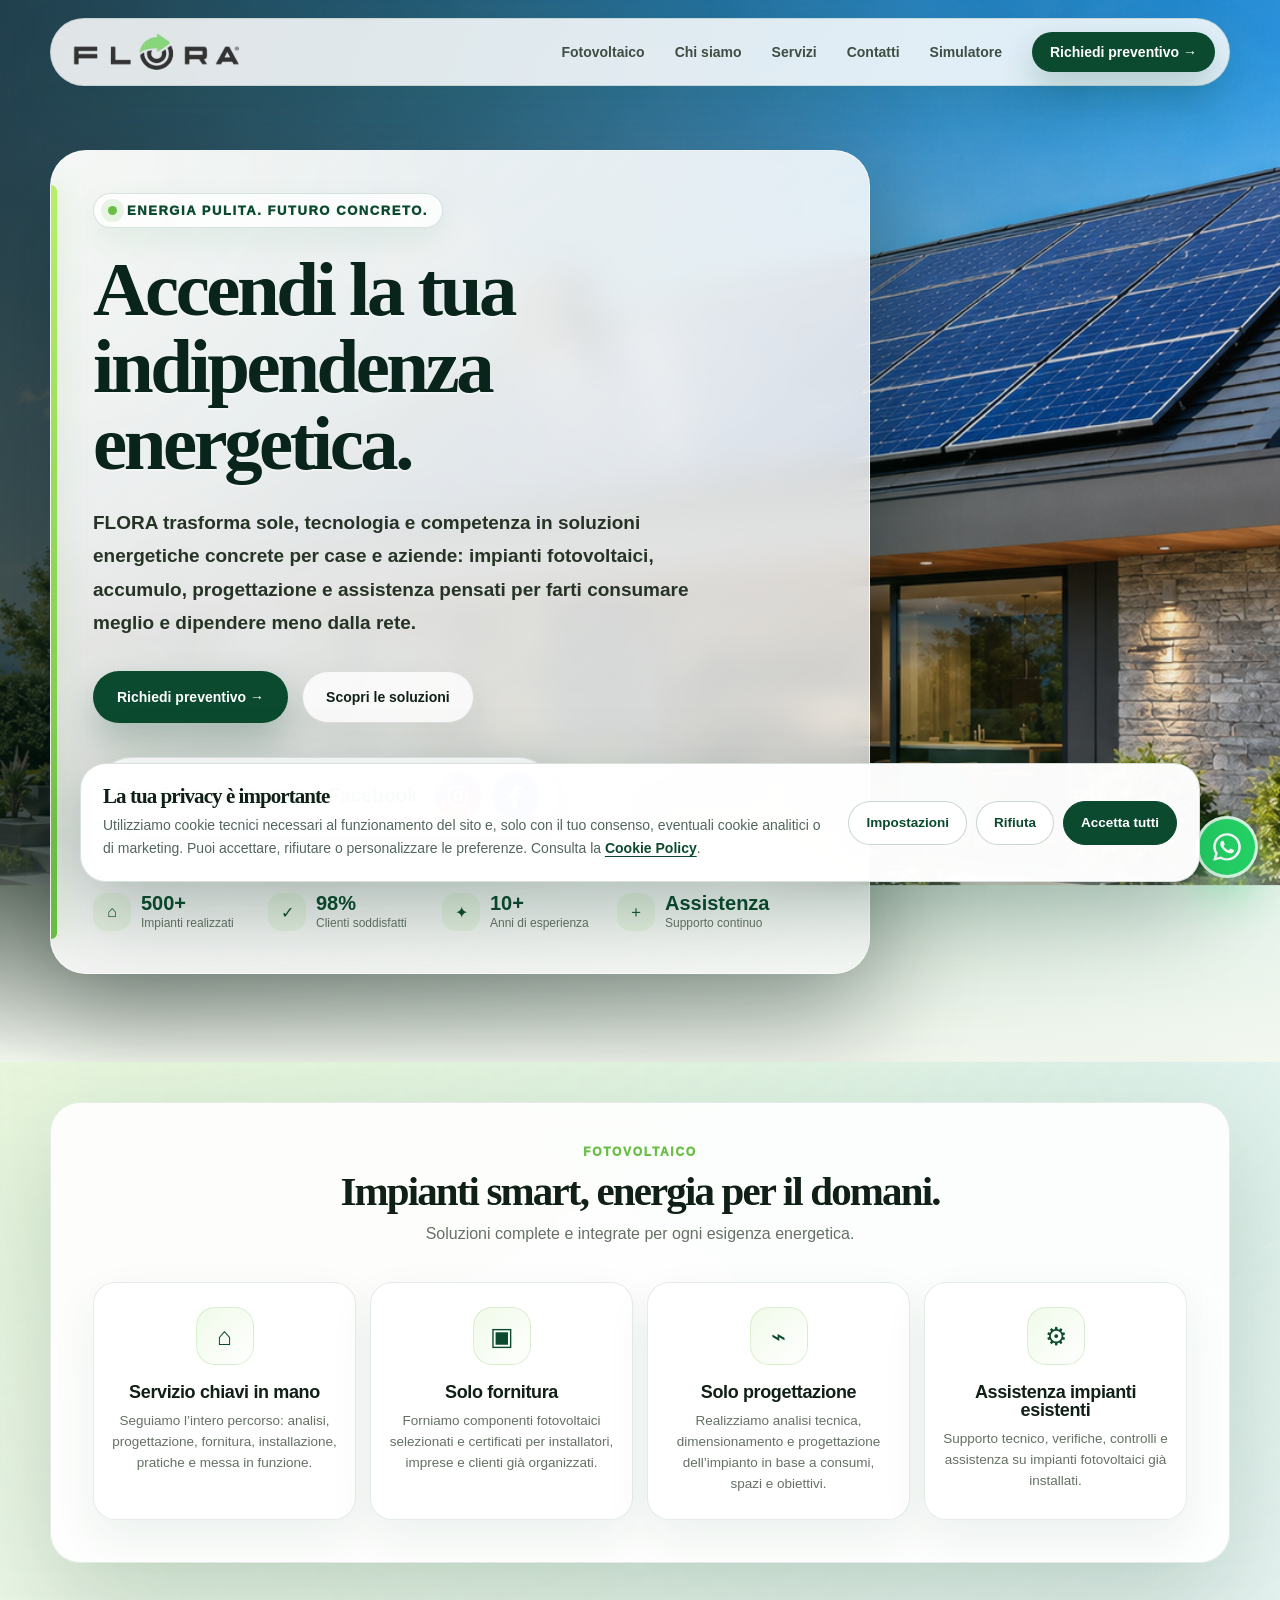
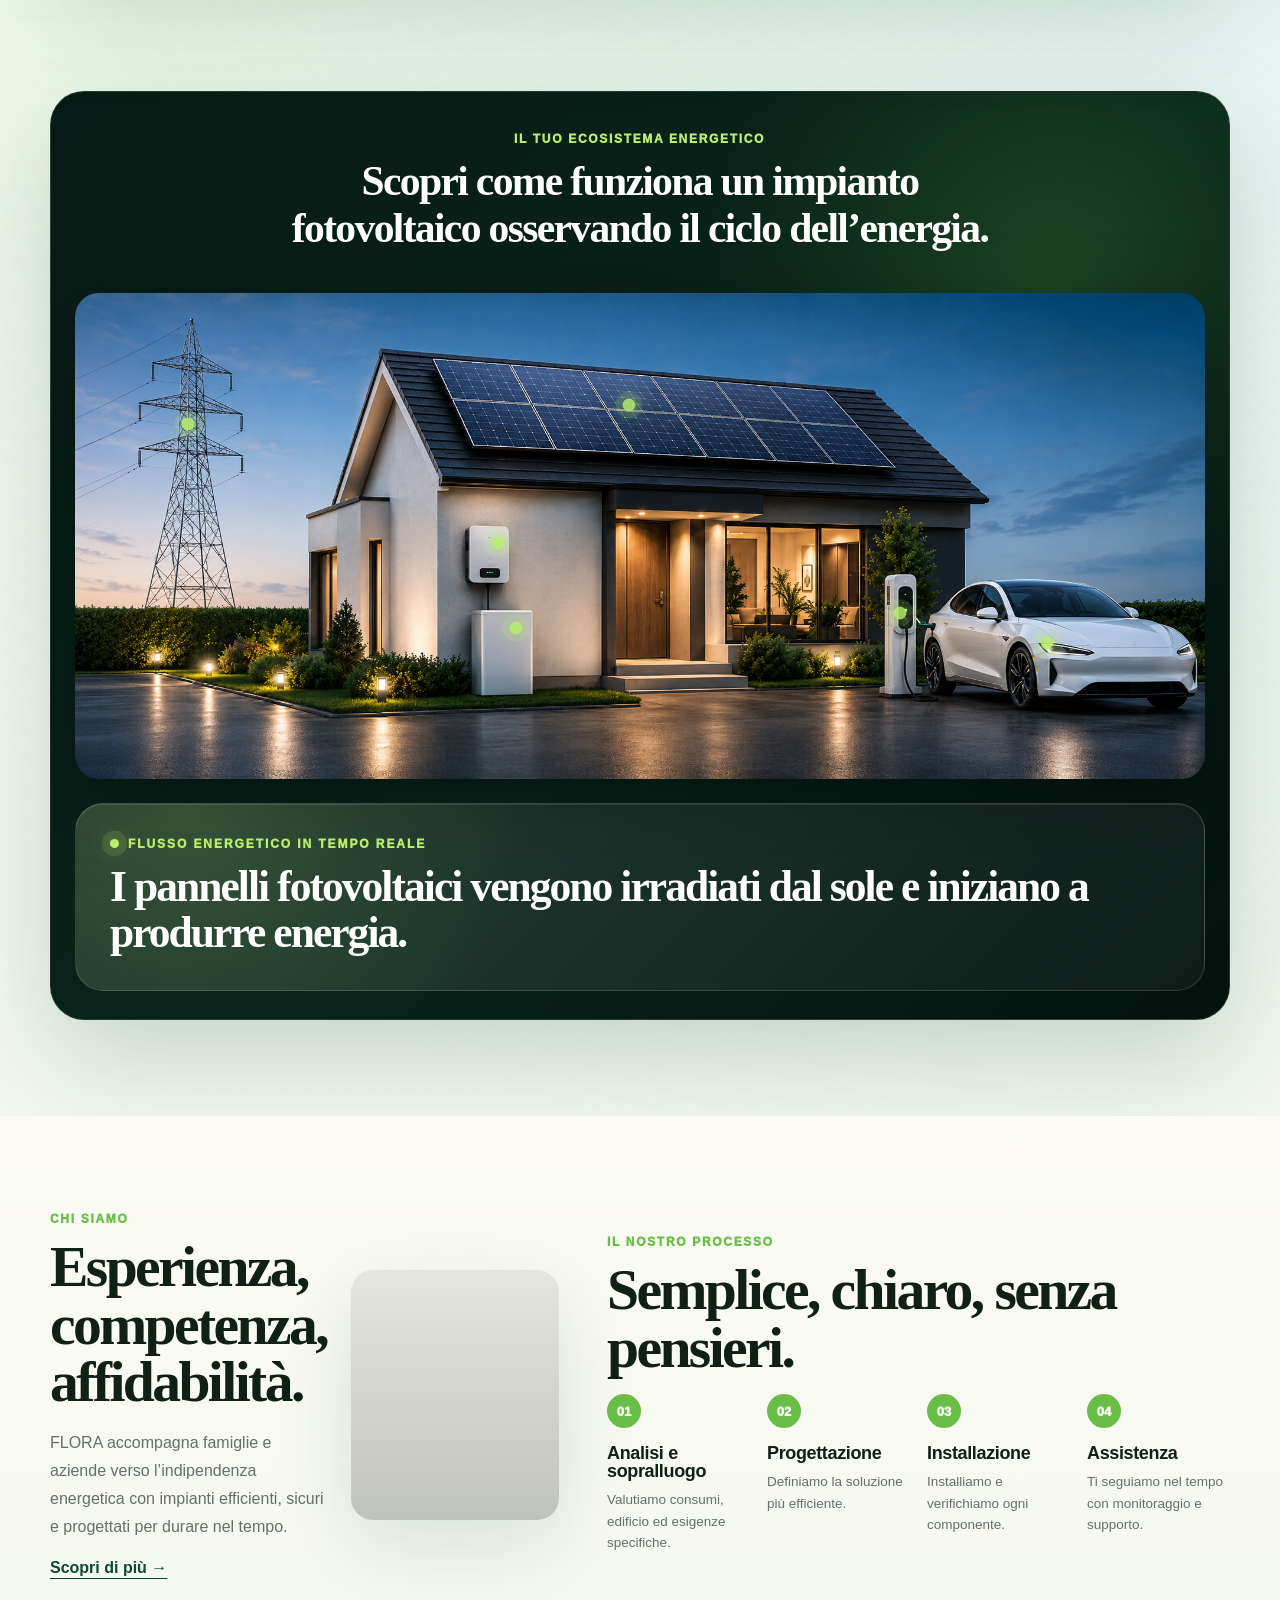
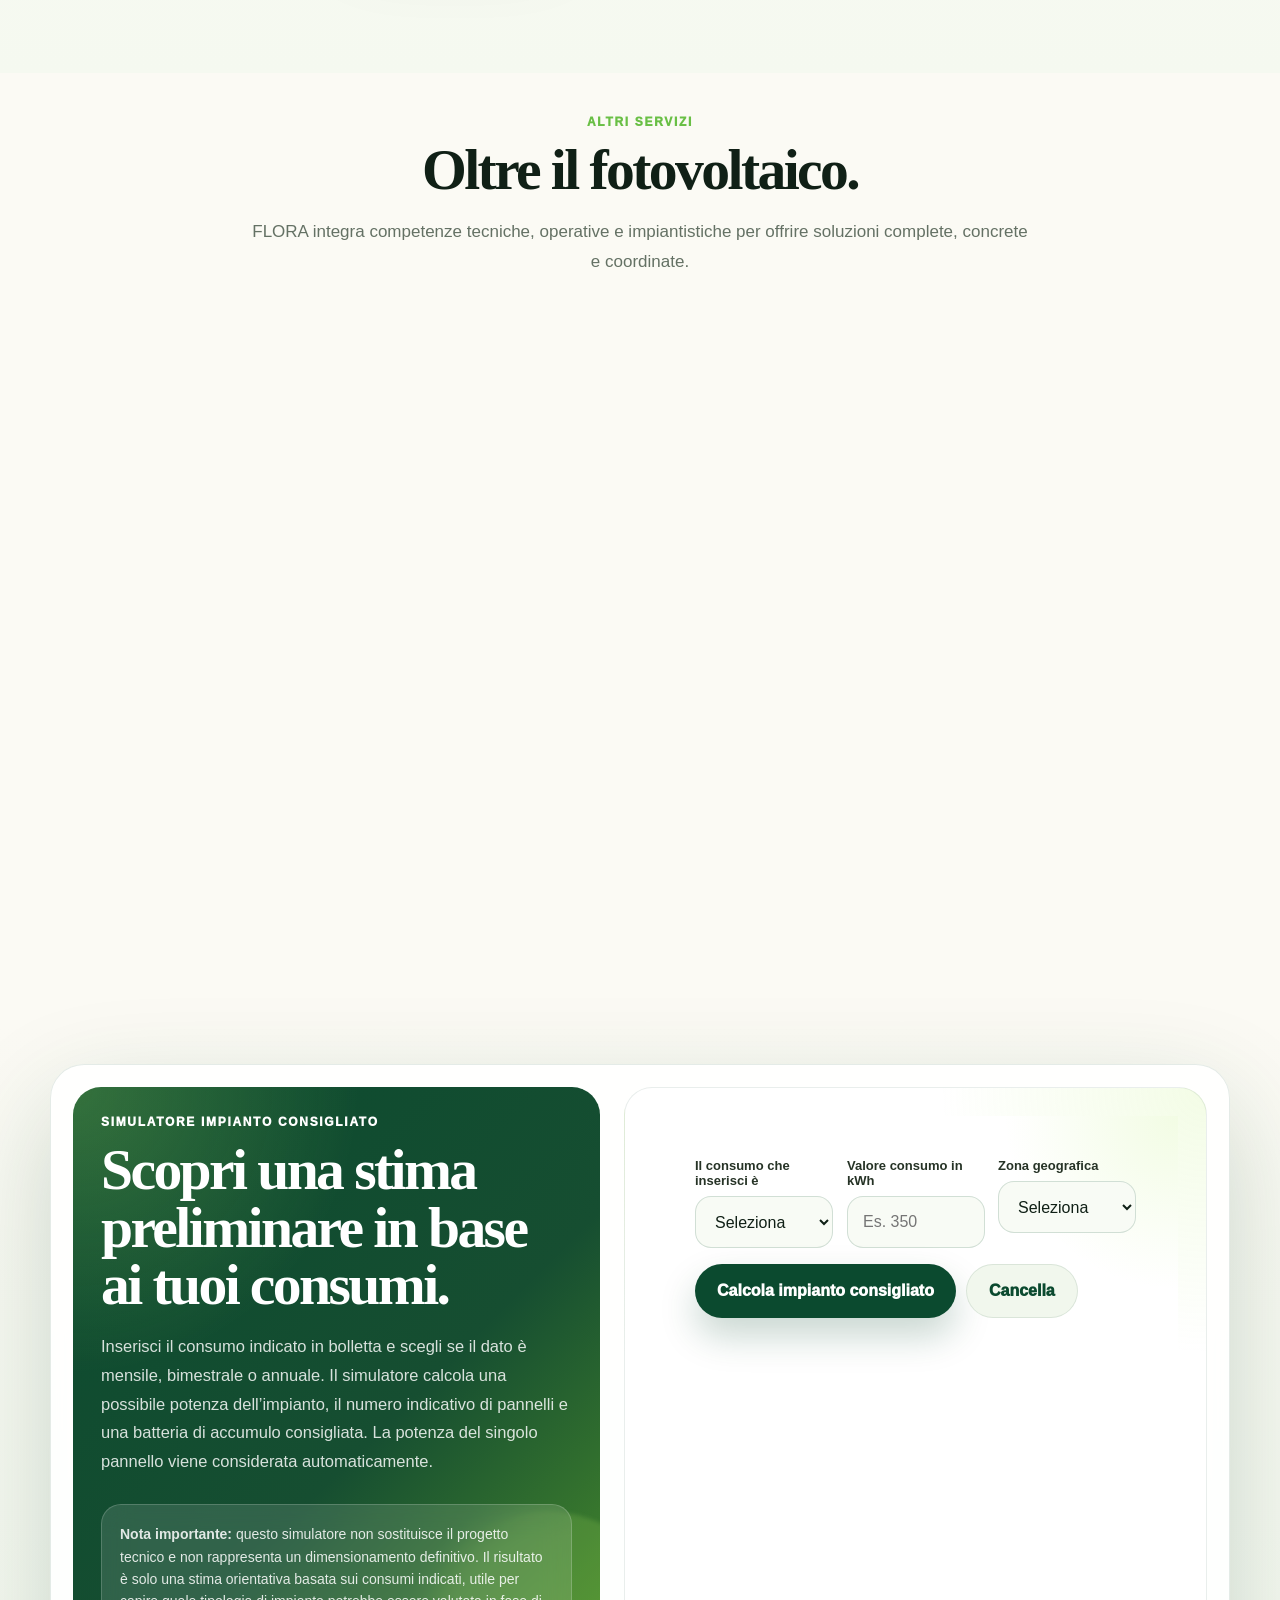
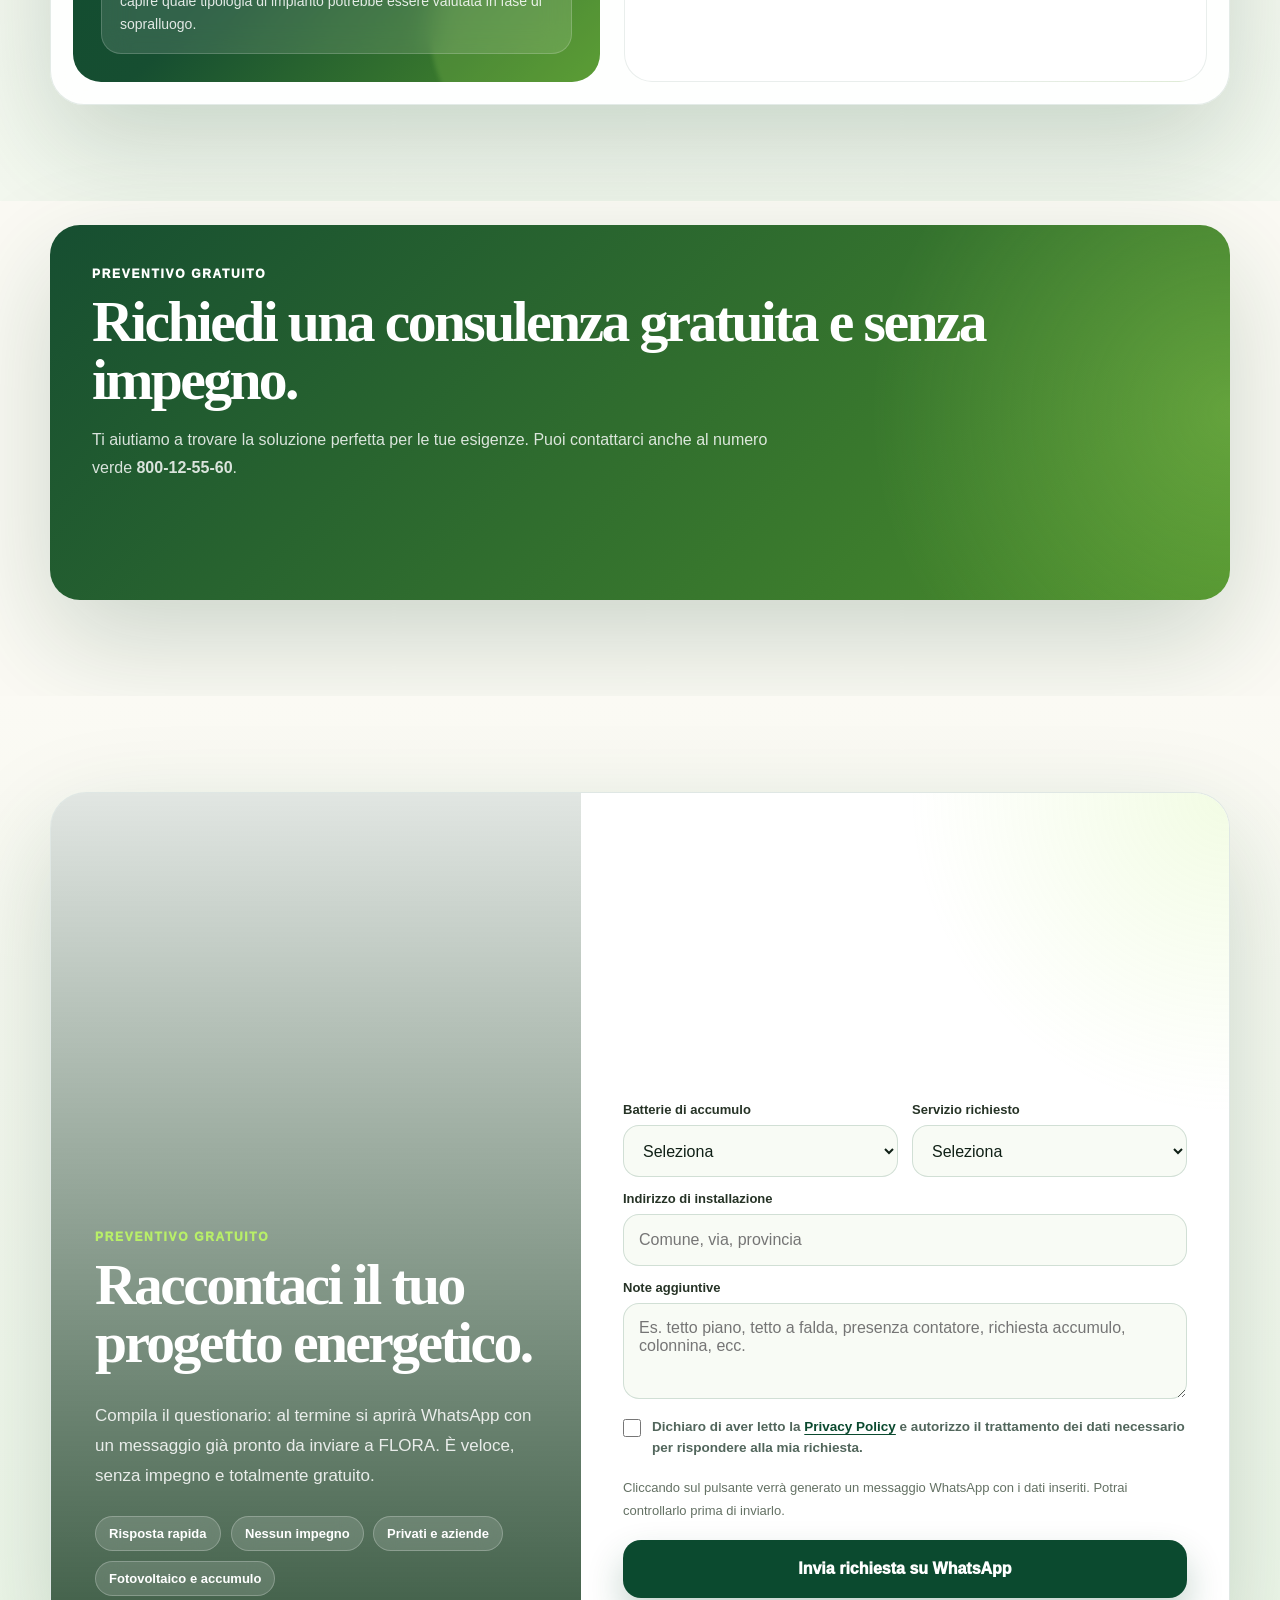
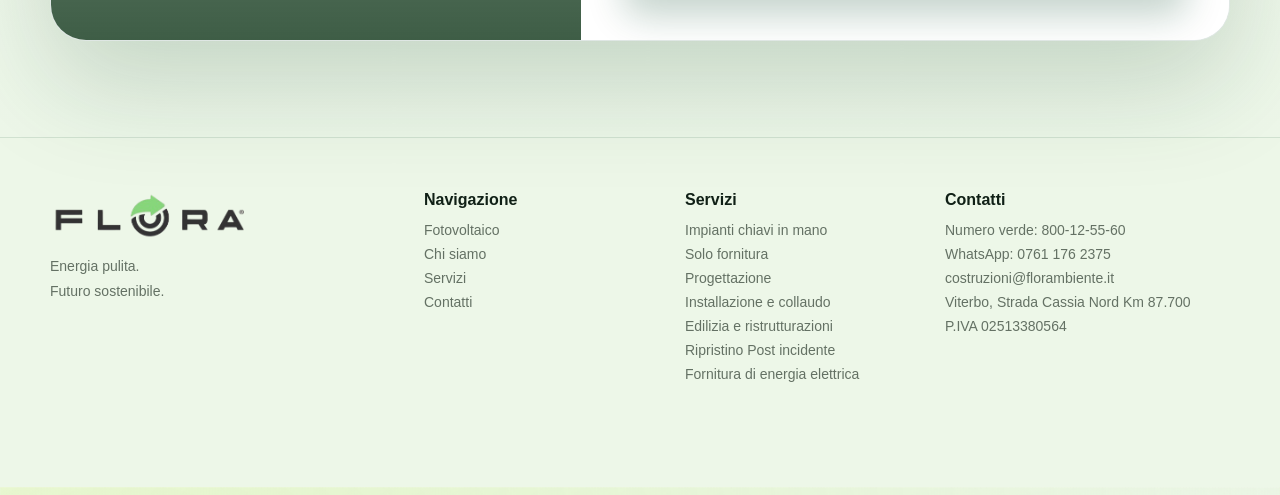
==== index.html @ 14ec1963 "Add files via upload" ====
<!DOCTYPE html>
<html lang="it">
<head>
  <meta charset="UTF-8" />
  <meta name="viewport" content="width=device-width, initial-scale=1.0" />

  <title>FLORA | Soluzioni fotovoltaiche per abitazioni e aziende</title>
  <meta name="description" content="FLORA progetta, fornisce e installa impianti fotovoltaici chiavi in mano, batterie di accumulo, servizi energetici, edilizia e soluzioni integrate per casa e azienda." />
  <link rel="stylesheet" href="./privacy-cookie.css">

  <style>
    :root {
      --green: #69bf45;
      --green-dark: #0b4a2f;
      --lime: #b8ef68;
      --sage: #edf6e8;
      --white: #ffffff;
      --text: #102016;
      --muted: #647164;
      --line: rgba(16, 32, 22, 0.12);
      --shadow: 0 26px 80px rgba(18, 68, 38, 0.13);
      --shadow-strong: 0 40px 110px rgba(18, 68, 38, 0.20);
      --max: 1180px;
    }

    * {
      box-sizing: border-box;
      margin: 0;
      padding: 0;
    }

    html {
      scroll-behavior: smooth;
      -webkit-text-size-adjust: 100%;
    }

    body {
      font-family: "Segoe UI", Arial, Helvetica, sans-serif;
      color: var(--text);
      background:
        radial-gradient(circle at 10% 3%, rgba(184, 239, 104, 0.30), transparent 28%),
        radial-gradient(circle at 92% 15%, rgba(180, 225, 255, 0.32), transparent 30%),
        linear-gradient(180deg, #fbfaf4 0%, #f3f8ef 36%, #fbfaf4 100%);
      overflow-x: hidden;
    }

    a {
      color: inherit;
      text-decoration: none;
    }

    button,
    input,
    select,
    textarea {
      font: inherit;
    }

    img {
      max-width: 100%;
    }

    .container {
      width: min(var(--max), calc(100% - 40px));
      margin: 0 auto;
    }

    h1,
    h2,
    h3 {
      color: var(--text);
      letter-spacing: -0.045em;
      line-height: 1;
    }

    h1,
    h2 {
      font-family: Georgia, "Times New Roman", serif;
      font-weight: 600;
    }

    h1 {
      font-size: clamp(48px, 6vw, 82px);
      max-width: 690px;
      margin-bottom: 24px;
    }

    h2 {
      font-size: clamp(36px, 4.5vw, 60px);
      margin-bottom: 18px;
    }

    h3 {
      font-size: 23px;
      font-weight: 850;
    }

    p {
      line-height: 1.75;
    }

    .reveal {
      opacity: 0;
      transform: translateY(44px) scale(0.985);
      filter: blur(8px);
      transition:
        opacity 0.9s cubic-bezier(.2,.8,.2,1),
        transform 0.9s cubic-bezier(.2,.8,.2,1),
        filter 0.9s cubic-bezier(.2,.8,.2,1);
      transition-delay: var(--delay, 0ms);
      will-change: opacity, transform, filter;
    }

    .reveal.visible {
      opacity: 1;
      transform: translateY(0) scale(1);
      filter: blur(0);
    }

    .reveal-left {
      transform: translateX(-44px) scale(0.985);
    }

    .reveal-right {
      transform: translateX(44px) scale(0.985);
    }

    .reveal-zoom {
      transform: translateY(28px) scale(0.94);
    }

    .reveal-left.visible,
    .reveal-right.visible,
    .reveal-zoom.visible {
      transform: translateX(0) translateY(0) scale(1);
    }

    .site-header {
      position: fixed;
      top: 18px;
      left: 0;
      width: 100%;
      z-index: 1000;
      pointer-events: none;
    }

    .nav {
      pointer-events: all;
      width: min(var(--max), calc(100% - 40px));
      margin: 0 auto;
      display: flex;
      align-items: center;
      justify-content: space-between;
      gap: 22px;
      padding: 12px 14px 12px 18px;
      border: 1px solid rgba(11, 74, 47, 0.12);
      border-radius: 999px;
      background: rgba(255, 255, 255, 0.86);
      backdrop-filter: blur(22px);
      box-shadow: 0 18px 55px rgba(25, 68, 35, 0.12);
    }

    .logo {
      display: flex;
      align-items: center;
      gap: 10px;
      flex: 0 0 auto;
    }

    .logo-image {
      height: 42px;
      width: auto;
      display: block;
      object-fit: contain;
    }

    .footer-brand .logo-image {
      height: 48px;
    }

    .nav-links {
      display: flex;
      align-items: center;
      gap: 30px;
      color: #3f4d43;
      font-size: 14px;
      font-weight: 800;
    }

    .nav-links a:hover {
      color: var(--green-dark);
    }

    .nav-cta {
      padding: 12px 18px;
      border-radius: 999px;
      background: var(--green-dark);
      color: white !important;
      font-weight: 900;
      box-shadow: 0 16px 34px rgba(11, 74, 47, 0.22);
    }

    .menu-btn {
      display: none;
      width: 42px;
      height: 42px;
      border: 1px solid var(--line);
      background: var(--white);
      color: var(--text);
      border-radius: 50%;
      font-size: 22px;
      cursor: pointer;
    }

    .hero {
      position: relative;
      min-height: 100vh;
      padding: 150px 0 88px;
      display: flex;
      align-items: center;
      overflow: hidden;
    }

    .hero::before {
      content: "";
      position: absolute;
      inset: 0;
      background:
        linear-gradient(90deg, rgba(4, 18, 14, 0.72) 0%, rgba(8, 36, 27, 0.52) 36%, rgba(8, 36, 27, 0.14) 72%, rgba(251, 250, 244, 0.02) 100%),
        url("./sfondo.png") center right/cover;
      z-index: -2;
      transform: scale(1.04);
      animation: heroImageFloat 16s ease-in-out infinite alternate;
    }

    @keyframes heroImageFloat {
      from {
        transform: scale(1.04) translateX(0);
      }

      to {
        transform: scale(1.08) translateX(-18px);
      }
    }

    .hero::after {
      content: "";
      position: absolute;
      inset: auto 0 0 0;
      height: 230px;
      background: linear-gradient(180deg, transparent, #f3f8ef);
      z-index: -1;
    }

    .hero-content {
      max-width: 820px;
      padding: 42px;
      border-radius: 36px;
      background:
        linear-gradient(135deg, rgba(255,255,255,0.94), rgba(255,255,255,0.76)),
        radial-gradient(circle at 0% 0%, rgba(184, 239, 104, 0.36), transparent 34%);
      border: 1px solid rgba(255, 255, 255, 0.64);
      box-shadow: 0 38px 105px rgba(4, 18, 14, 0.36);
      backdrop-filter: blur(16px);
      position: relative;
      overflow: hidden;
    }

    .hero-content::before {
      content: "";
      position: absolute;
      left: 0;
      top: 34px;
      bottom: 34px;
      width: 6px;
      border-radius: 0 999px 999px 0;
      background: linear-gradient(180deg, var(--lime), var(--green));
      box-shadow: 0 0 28px rgba(105, 191, 69, 0.38);
    }

    .hero-content h1 {
      color: #08241b;
      text-shadow: 0 2px 0 rgba(255,255,255,0.42);
    }

    .eyebrow {
      display: inline-flex;
      align-items: center;
      gap: 10px;
      padding: 9px 14px;
      border-radius: 999px;
      background: rgba(255, 255, 255, 0.82);
      border: 1px solid rgba(11, 74, 47, 0.15);
      color: var(--green-dark);
      font-size: 13px;
      font-weight: 950;
      text-transform: uppercase;
      letter-spacing: 0.12em;
      margin-bottom: 24px;
      box-shadow: 0 12px 30px rgba(31, 122, 58, 0.08);
    }

    .eyebrow span {
      width: 9px;
      height: 9px;
      background: var(--green);
      border-radius: 50%;
      box-shadow: 0 0 0 7px rgba(105, 191, 69, 0.14);
    }

    .hero-text {
      font-size: 19px;
      color: #263326;
      max-width: 650px;
      margin-bottom: 32px;
      font-weight: 650;
    }

    .hero-actions {
      display: flex;
      flex-wrap: wrap;
      gap: 14px;
      margin-bottom: 34px;
    }

    .social-follow-badge {
      display: inline-flex;
      align-items: center;
      flex-wrap: wrap;
      gap: 16px;
      margin: 0 0 28px;
      padding: 14px 16px 14px 22px;
      border-radius: 999px;
      background: rgba(255, 255, 255, 0.94);
      border: 1px solid rgba(11, 74, 47, 0.13);
      color: var(--green-dark);
      font-size: clamp(18px, 1.55vw, 23px);
      font-weight: 950;
      letter-spacing: -0.02em;
      box-shadow: 0 20px 48px rgba(18, 68, 38, 0.15);
      backdrop-filter: blur(18px);
    }

    .social-follow-badge strong {
      white-space: nowrap;
      line-height: 1.1;
    }

    .social-icons {
      display: inline-flex;
      align-items: center;
      gap: 10px;
    }

    .social-icon {
      display: inline-grid;
      place-items: center;
      width: 48px;
      height: 48px;
      border-radius: 50%;
      color: white;
      box-shadow: 0 15px 32px rgba(11, 74, 47, 0.20);
      transition: transform 0.25s ease, box-shadow 0.25s ease, filter 0.25s ease;
      position: relative;
      overflow: hidden;
    }

    .social-icon::before {
      content: "";
      position: absolute;
      inset: 1px;
      border-radius: inherit;
      border: 1px solid rgba(255,255,255,0.38);
      pointer-events: none;
    }

    .social-icon-instagram {
      background:
        radial-gradient(circle at 30% 105%, #feda75 0%, #fa7e1e 25%, transparent 46%),
        radial-gradient(circle at 15% 15%, #feda75 0%, transparent 28%),
        linear-gradient(135deg, #405de6 0%, #5851db 24%, #833ab4 48%, #c13584 66%, #e1306c 82%, #fd1d1d 100%);
    }

    .social-icon-facebook {
      background: #1877f2;
    }

    .social-icon:hover {
      transform: translateY(-4px) scale(1.06);
      box-shadow: 0 22px 42px rgba(11, 74, 47, 0.28);
      filter: saturate(1.08);
    }

    .social-icon svg {
      width: 24px;
      height: 24px;
      fill: currentColor;
      position: relative;
      z-index: 1;
    }

    .social-icon-facebook svg {
      width: 25px;
      height: 25px;
    }

    .btn {
      min-height: 52px;
      padding: 0 23px;
      display: inline-flex;
      align-items: center;
      justify-content: center;
      border-radius: 999px;
      border: 1px solid transparent;
      font-weight: 900;
      font-size: 14px;
      cursor: pointer;
      transition: 0.25s ease;
      text-align: center;
    }

    .btn-primary {
      background: var(--green-dark);
      color: white;
      box-shadow: 0 18px 36px rgba(11, 74, 47, 0.26);
    }

    .btn-primary:hover {
      transform: translateY(-3px);
      box-shadow: 0 24px 46px rgba(11, 74, 47, 0.34);
    }

    .btn-secondary {
      background: rgba(255, 255, 255, 0.80);
      border-color: rgba(25, 52, 30, 0.13);
      color: var(--text);
      box-shadow: 0 14px 34px rgba(31, 80, 42, 0.08);
    }

    .hero-stats {
      display: grid;
      grid-template-columns: repeat(4, minmax(120px, 1fr));
      gap: 18px;
      max-width: 680px;
      margin-top: 30px;
    }

    .hero-stat {
      display: flex;
      align-items: center;
      gap: 10px;
    }

    .stat-icon {
      width: 38px;
      height: 38px;
      border-radius: 14px;
      background: rgba(105, 191, 69, 0.10);
      color: var(--green-dark);
      display: grid;
      place-items: center;
      flex: 0 0 auto;
    }

    .hero-stat strong {
      display: block;
      font-size: 20px;
      color: var(--green-dark);
      line-height: 1;
    }

    .hero-stat span {
      display: block;
      color: var(--muted);
      font-size: 12px;
      line-height: 1.2;
      margin-top: 3px;
    }

    section {
      position: relative;
      padding: 96px 0;
    }

    .section-head {
      max-width: 780px;
      margin-bottom: 42px;
    }

    .section-head.center {
      text-align: center;
      margin-left: auto;
      margin-right: auto;
    }

    .section-label {
      color: var(--green);
      text-transform: uppercase;
      font-size: 12px;
      letter-spacing: 0.14em;
      font-weight: 950;
      margin-bottom: 12px;
    }

    .section-head p {
      color: var(--muted);
      font-size: 17px;
    }

    .solar-shell {
      margin-top: -56px;
      position: relative;
      z-index: 5;
    }

    .solar-panel {
      padding: 42px;
      border-radius: 30px;
      background: rgba(255,255,255,0.90);
      border: 1px solid rgba(11, 74, 47, 0.10);
      box-shadow: var(--shadow-strong);
      backdrop-filter: blur(14px);
    }

    .services-title {
      text-align: center;
      margin-bottom: 34px;
    }

    .services-title h2 {
      font-size: clamp(32px, 3.2vw, 44px);
      margin-bottom: 8px;
    }

    .services-title p {
      color: var(--muted);
    }

    .solar-services-grid {
      display: grid;
      grid-template-columns: repeat(4, 1fr);
      gap: 14px;
    }

    .solar-service {
      min-height: 210px;
      padding: 24px 18px;
      border-radius: 22px;
      background: #fff;
      border: 1px solid rgba(11, 74, 47, 0.11);
      box-shadow: 0 18px 45px rgba(18, 68, 38, 0.07);
      text-align: center;
      transition: 0.3s ease;
    }

    .solar-service:hover {
      transform: translateY(-6px);
      box-shadow: 0 28px 60px rgba(18, 68, 38, 0.12);
    }

    .solar-icon {
      width: 58px;
      height: 58px;
      border-radius: 19px;
      margin: 0 auto 18px;
      display: grid;
      place-items: center;
      background: linear-gradient(135deg, #f0fae9, #ffffff);
      color: var(--green-dark);
      border: 1px solid rgba(105, 191, 69, 0.22);
      font-size: 25px;
    }

    .solar-service h3 {
      font-size: 18px;
      margin-bottom: 10px;
      letter-spacing: -0.02em;
    }

    .solar-service p {
      color: var(--muted);
      font-size: 13.5px;
      line-height: 1.55;
    }

    .ecosystem-section {
      padding-top: 32px;
    }

    .ecosystem-image-card {
      overflow: hidden;
      border-radius: 34px;
      background:
        radial-gradient(circle at 85% 20%, rgba(105, 191, 69, 0.20), transparent 28%),
        linear-gradient(135deg, #061b15 0%, #08241b 55%, #04120e 100%);
      box-shadow: var(--shadow-strong);
      border: 1px solid rgba(255,255,255,0.12);
    }

    .ecosystem-image-copy {
      padding: 40px 44px 24px;
      max-width: none;
      text-align: center;
      display: flex;
      flex-direction: column;
      align-items: center;
    }

    .ecosystem-image-copy .section-label {
      color: var(--lime);
    }

    .ecosystem-image-copy h2 {
      color: white;
      font-size: clamp(34px, 4.2vw, 58px);
    }

    .ecosystem-image-copy .ecosystem-main-title {
      max-width: 980px;
      font-size: clamp(28px, 3.25vw, 46px);
      line-height: 1.12;
      letter-spacing: -0.04em;
      text-wrap: balance;
    }

    .ecosystem-image-copy p {
      color: rgba(255,255,255,0.78);
      max-width: 720px;
      margin-top: 12px;
    }

    .ecosystem-image-wrap {
      padding: 0 24px 24px;
    }

    .plant-stage {
      position: relative;
      width: 100%;
      overflow: hidden;
      border-radius: 24px;
      background: #061b15;
      box-shadow: 0 28px 80px rgba(0,0,0,0.36);
      line-height: 0;
      touch-action: manipulation;
    }

    .plant-stage img {
      width: 100%;
      height: auto;
      display: block;
      object-fit: contain;
      user-select: none;
      pointer-events: none;
    }

    .plant-stage,
    .plant-stage * {
      -webkit-user-select: none;
      user-select: none;
      -webkit-touch-callout: none;
      caret-color: transparent;
    }

    .plant-hotspot,
    .plant-hotspot * {
      cursor: pointer !important;
    }

    .plant-tooltip,
    .mobile-component-info {
      caret-color: transparent;
    }

    .energy-animation-layer {
      position: absolute;
      inset: 0;
      border-radius: inherit;
      overflow: hidden;
      pointer-events: none;
      z-index: 3;
    }

    .plant-hotspot {
      position: absolute;
      width: 54px;
      height: 54px;
      transform: translate(-50%, -50%);
      border: none;
      border-radius: 999px;
      background: transparent;
      cursor: pointer;
      z-index: 5;
      outline: none;
      padding: 0;
      user-select: none;
      -webkit-user-select: none;
      caret-color: transparent;
    }

    .plant-hotspot::before {
      content: "";
      position: absolute;
      inset: 0;
      border-radius: inherit;
      background:
        radial-gradient(circle, rgba(184, 239, 104, 0.42) 0%, rgba(105, 191, 69, 0.20) 38%, rgba(105, 191, 69, 0) 72%);
      opacity: 0;
      transform: scale(0.48);
      transition: opacity 0.28s ease, transform 0.28s ease, box-shadow 0.28s ease;
    }

    .plant-hotspot::after {
      content: "";
      position: absolute;
      left: 50%;
      top: 50%;
      width: 13px;
      height: 13px;
      transform: translate(-50%, -50%);
      border-radius: 50%;
      background: rgba(184, 239, 104, 0.95);
      box-shadow:
        0 0 0 7px rgba(184, 239, 104, 0.16),
        0 0 22px rgba(184, 239, 104, 0.65);
      opacity: 0.9;
      transition: opacity 0.25s ease, transform 0.25s ease;
    }

    .plant-hotspot:hover::before,
    .plant-hotspot:focus-visible::before,
    .plant-hotspot.active::before {
      opacity: 1;
      transform: scale(0.95);
      box-shadow:
        0 0 22px rgba(184, 239, 104, 0.36),
        0 0 42px rgba(105, 191, 69, 0.16);
    }

    .plant-hotspot:hover::after,
    .plant-hotspot:focus-visible::after,
    .plant-hotspot.active::after {
      opacity: 1;
      transform: translate(-50%, -50%) scale(1.16);
    }

    .hotspot-grid {
      width: 76px;
      height: 116px;
      border-radius: 32px;
    }

    .hotspot-panels {
      width: 210px;
      height: 72px;
      border-radius: 28px;
    }

    .hotspot-inverter {
      width: 54px;
      height: 66px;
      border-radius: 18px;
    }

    .hotspot-battery {
      width: 68px;
      height: 108px;
      border-radius: 20px;
    }

    .hotspot-charger {
      width: 54px;
      height: 92px;
      border-radius: 24px;
    }

    .hotspot-car {
      width: 96px;
      height: 76px;
      border-radius: 42px;
    }

    .plant-tooltip {
      position: absolute;
      left: 50%;
      top: 50%;
      width: min(350px, calc(100% - 32px));
      padding: 20px 20px 18px;
      border-radius: 22px;
      background: rgba(255, 255, 255, 0.93);
      color: var(--text);
      border: 1px solid rgba(255, 255, 255, 0.48);
      box-shadow: 0 26px 70px rgba(0, 0, 0, 0.34);
      backdrop-filter: blur(18px);
      z-index: 8;
      opacity: 0;
      transform: translate(-50%, -42%) scale(0.94);
      pointer-events: none;
      transition: opacity 0.25s ease, transform 0.25s ease;
      line-height: normal;
    }

    .plant-tooltip.visible {
      opacity: 1;
      transform: translate(-50%, -50%) scale(1);
      pointer-events: auto;
    }

    .plant-tooltip h3 {
      font-size: 20px;
      letter-spacing: -0.03em;
      margin-bottom: 8px;
      color: var(--green-dark);
    }

    .plant-tooltip p {
      color: #4f5d52;
      font-size: 14px;
      line-height: 1.58;
    }

    .plant-tooltip-close {
      position: absolute;
      right: 12px;
      top: 10px;
      width: 28px;
      height: 28px;
      border: none;
      border-radius: 50%;
      background: rgba(11, 74, 47, 0.08);
      color: var(--green-dark);
      font-size: 20px;
      line-height: 1;
      cursor: pointer;
    }

    .mobile-component-info {
      display: none;
      margin: 16px 12px 0;
      padding: 20px;
      border-radius: 22px;
      background: rgba(255,255,255,0.94);
      border: 1px solid rgba(255,255,255,0.42);
      box-shadow: 0 22px 60px rgba(0,0,0,0.20);
    }

    .mobile-component-info.visible {
      display: block;
    }

    .mobile-component-info h3 {
      color: var(--green-dark);
      font-size: 21px;
      margin-bottom: 8px;
      letter-spacing: -0.035em;
    }

    .mobile-component-info p {
      color: #4f5d52;
      font-size: 15px;
      line-height: 1.62;
    }

    .energy-svg {
      position: absolute;
      inset: 0;
      width: 100%;
      height: 100%;
      overflow: visible;
    }

    .energy-path {
      fill: none;
      stroke: rgba(184, 239, 104, 0.58);
      stroke-width: 2.2;
      stroke-linecap: round;
      stroke-linejoin: round;
      filter: drop-shadow(0 0 5px rgba(184, 239, 104, 0.42));
      stroke-dasharray: 12 18;
      stroke-dashoffset: 160;
      opacity: 0;
    }

    .energy-glow {
      position: absolute;
      border-radius: 999px;
      background: radial-gradient(circle, rgba(184, 239, 104, 0.33) 0%, rgba(105, 191, 69, 0.12) 42%, transparent 72%);
      filter: blur(2px);
      opacity: 0;
      transform: translate(-50%, -50%) scale(0.7);
    }

    .glow-panels {
      left: 49%;
      top: 23%;
      width: 400px;
      height: 120px;
      border-radius: 34px;
    }

    .glow-inverter {
      left: 37.4%;
      top: 51.4%;
      width: 105px;
      height: 105px;
      border-radius: 30px;
    }

    .glow-battery {
      left: 39%;
      top: 69%;
      width: 125px;
      height: 170px;
      border-radius: 30px;
    }

    .glow-charger {
      left: 73%;
      top: 66%;
      width: 100px;
      height: 160px;
      border-radius: 34px;
    }

    .glow-car {
      left: 86%;
      top: 72%;
      width: 310px;
      height: 150px;
      border-radius: 70px;
    }

    .glow-grid {
      left: 10%;
      top: 27%;
      width: 150px;
      height: 215px;
      border-radius: 42px;
    }

    .glow-home {
      left: 54%;
      top: 55%;
      width: 270px;
      height: 170px;
      border-radius: 40px;
    }

    .sun-pulse {
      position: absolute;
      left: 48%;
      top: 18%;
      width: 360px;
      height: 210px;
      transform: translate(-50%, -50%);
      border-radius: 50%;
      background:
        radial-gradient(circle, rgba(255, 245, 165, 0.95) 0%, rgba(255, 233, 111, 0.52) 24%, rgba(184, 239, 104, 0.28) 48%, transparent 72%);
      filter: blur(4px);
      opacity: 0;
    }

    .sun-rays {
      position: absolute;
      left: 49%;
      top: 19%;
      width: 440px;
      height: 160px;
      transform: translate(-50%, -50%);
      opacity: 0;
      background:
        linear-gradient(100deg, transparent 0%, rgba(255,255,180,0.65) 44%, transparent 55%),
        linear-gradient(80deg, transparent 0%, rgba(184,239,104,0.42) 45%, transparent 57%),
        linear-gradient(120deg, transparent 0%, rgba(255,245,165,0.45) 45%, transparent 58%);
      filter: blur(6px);
      mix-blend-mode: screen;
      border-radius: 80px;
    }

    .panel-spark {
      position: absolute;
      width: 18px;
      height: 18px;
      border-radius: 50%;
      background: rgba(255, 245, 165, 0.95);
      box-shadow:
        0 0 18px rgba(255, 245, 165, 0.95),
        0 0 38px rgba(184, 239, 104, 0.85);
      opacity: 0;
    }

    .spark-1 { left: 36%; top: 21%; }
    .spark-2 { left: 48%; top: 18%; }
    .spark-3 { left: 58%; top: 26%; }

    .battery-charge {
      position: absolute;
      left: 37.7%;
      top: 74.4%;
      width: 22px;
      height: 52px;
      border-radius: 7px;
      overflow: hidden;
      border: 1px solid rgba(184, 239, 104, 0.45);
      opacity: 0;
      transform: translate(-50%, -50%);
      background: rgba(5, 20, 14, 0.34);
      box-shadow: 0 0 10px rgba(184, 239, 104, 0.24);
    }

    .battery-fill {
      position: absolute;
      left: 0;
      bottom: 0;
      width: 100%;
      height: 0%;
      background: linear-gradient(180deg, #b8ef68, #69bf45);
      box-shadow: 0 0 12px rgba(184, 239, 104, 0.65);
    }

    .home-light {
      position: absolute;
      width: 34px;
      height: 26px;
      border-radius: 10px;
      background: rgba(255, 224, 144, 0.85);
      box-shadow: 0 0 22px rgba(255, 224, 144, 0.85);
      opacity: 0;
    }

    .home-light-1 { left: 54%; top: 48%; }
    .home-light-2 { left: 59%; top: 48%; }
    .home-light-3 { left: 64%; top: 48%; }

    .energy-caption {
      margin: 0 24px 28px;
      padding: 30px 34px 34px;
      border-radius: 28px;
      background:
        radial-gradient(circle at 10% 0%, rgba(184, 239, 104, 0.16), transparent 32%),
        linear-gradient(135deg, rgba(255,255,255,0.10), rgba(255,255,255,0.045));
      border: 1px solid rgba(255,255,255,0.13);
      box-shadow: inset 0 1px 0 rgba(255,255,255,0.10);
    }

    .energy-caption span {
      display: inline-flex;
      align-items: center;
      gap: 9px;
      margin-bottom: 12px;
      color: var(--lime);
      font-size: 12px;
      font-weight: 950;
      text-transform: uppercase;
      letter-spacing: 0.16em;
    }

    .energy-caption span::before {
      content: "";
      width: 9px;
      height: 9px;
      border-radius: 999px;
      background: var(--lime);
      box-shadow: 0 0 0 8px rgba(184, 239, 104, 0.13), 0 0 22px rgba(184, 239, 104, 0.6);
    }

    .energy-caption strong {
      display: block;
      max-width: 980px;
      color: #ffffff;
      font-family: Georgia, "Times New Roman", serif;
      font-size: clamp(28px, 3.4vw, 48px);
      font-weight: 600;
      line-height: 1.08;
      letter-spacing: -0.045em;
    }

    .interactive-plant.step-solar .sun-pulse {
      animation: sunPulse 6s ease-in-out forwards;
    }

    .interactive-plant.step-solar .sun-rays {
      animation: sunRays 6s ease-in-out forwards;
    }

    .interactive-plant.step-solar .panel-spark {
      animation: panelSpark 6s ease-in-out forwards;
    }

    .interactive-plant.step-solar .spark-2 {
      animation-delay: 0.35s;
    }

    .interactive-plant.step-solar .spark-3 {
      animation-delay: 0.7s;
    }

    .interactive-plant.step-solar .glow-panels {
      animation: componentGlowStrong 6s ease-in-out forwards;
    }

    .interactive-plant.step-panels-inverter .path-panels-inverter,
    .interactive-plant.step-inverter-battery .path-inverter-battery,
    .interactive-plant.step-battery-charger .path-battery-charger,
    .interactive-plant.step-charger-car .path-charger-car,
    .interactive-plant.step-inverter-grid .path-inverter-grid,
    .interactive-plant.step-home-light .path-inverter-home {
      animation: drawEnergy 6s ease-in-out forwards;
    }

    .interactive-plant.step-panels-inverter .glow-inverter,
    .interactive-plant.step-inverter-battery .glow-battery,
    .interactive-plant.step-battery-charger .glow-charger,
    .interactive-plant.step-charger-car .glow-car,
    .interactive-plant.step-inverter-grid .glow-grid,
    .interactive-plant.step-home-light .glow-home {
      animation: componentGlow 6s ease-in-out forwards;
    }

    .interactive-plant.step-inverter-battery .battery-charge {
      animation: showBattery 6s ease-in-out forwards;
    }

    .interactive-plant.step-inverter-battery .battery-fill {
      animation: batteryFill 6s ease-in-out forwards;
    }

    .interactive-plant.step-home-light .home-light {
      animation: homeLightOn 6s ease-in-out forwards;
    }

    @keyframes drawEnergy {
      0% {
        opacity: 0;
        stroke-dashoffset: 160;
      }

      18% {
        opacity: 0.72;
      }

      70% {
        opacity: 0.62;
      }

      100% {
        opacity: 0.28;
        stroke-dashoffset: 0;
      }
    }

    @keyframes componentGlow {
      0% {
        opacity: 0;
        transform: translate(-50%, -50%) scale(0.65);
      }

      45% {
        opacity: 0.75;
        transform: translate(-50%, -50%) scale(1.05);
      }

      100% {
        opacity: 0.28;
        transform: translate(-50%, -50%) scale(1);
      }
    }

    @keyframes componentGlowStrong {
      0% {
        opacity: 0;
        transform: translate(-50%, -50%) scale(0.62);
      }

      35% {
        opacity: 1;
        transform: translate(-50%, -50%) scale(1.22);
      }

      70% {
        opacity: 0.95;
        transform: translate(-50%, -50%) scale(1.1);
      }

      100% {
        opacity: 0.58;
        transform: translate(-50%, -50%) scale(1);
      }
    }

    @keyframes sunPulse {
      0% {
        opacity: 0;
        transform: translate(-50%, -50%) scale(0.55);
      }

      25% {
        opacity: 1;
        transform: translate(-50%, -50%) scale(1.08);
      }

      60% {
        opacity: 0.92;
        transform: translate(-50%, -50%) scale(1.28);
      }

      100% {
        opacity: 0.28;
        transform: translate(-50%, -50%) scale(1.45);
      }
    }

    @keyframes sunRays {
      0% {
        opacity: 0;
        transform: translate(-50%, -50%) scaleX(0.45) scaleY(0.7);
      }

      30% {
        opacity: 0.95;
        transform: translate(-50%, -50%) scaleX(1.05) scaleY(1);
      }

      70% {
        opacity: 0.75;
        transform: translate(-50%, -50%) scaleX(1.2) scaleY(1.05);
      }

      100% {
        opacity: 0.18;
        transform: translate(-50%, -50%) scaleX(1.35) scaleY(1.1);
      }
    }

    @keyframes panelSpark {
      0% {
        opacity: 0;
        transform: scale(0.5);
      }

      28% {
        opacity: 1;
        transform: scale(1.25);
      }

      55% {
        opacity: 0.55;
        transform: scale(0.85);
      }

      82% {
        opacity: 1;
        transform: scale(1.1);
      }

      100% {
        opacity: 0;
        transform: scale(0.6);
      }
    }

    @keyframes showBattery {
      0% {
        opacity: 0;
      }

      20%, 100% {
        opacity: 1;
      }
    }

    @keyframes batteryFill {
      0% {
        height: 0%;
      }

      100% {
        height: 100%;
      }
    }

    @keyframes homeLightOn {
      0% {
        opacity: 0;
        transform: scale(0.75);
      }

      45% {
        opacity: 1;
        transform: scale(1.08);
      }

      100% {
        opacity: 0.85;
        transform: scale(1);
      }
    }

    .about-process {
      background: linear-gradient(180deg, #fbfaf4, #f5f9f0);
    }

    .about-process-grid {
      display: grid;
      grid-template-columns: 0.9fr 1.1fr;
      gap: 48px;
      align-items: center;
    }

    .about-card {
      display: grid;
      grid-template-columns: 0.8fr 1fr;
      gap: 24px;
      align-items: center;
    }

    .team-photo {
      min-height: 250px;
      border-radius: 22px;
      background:
        linear-gradient(180deg, rgba(0,0,0,0.08), rgba(0,0,0,0.22)),
        url("https://images.unsplash.com/photo-1521737711867-e3b97375f902?auto=format&fit=crop&w=900&q=85") center/cover;
      box-shadow: var(--shadow);
    }

    .about-text p {
      color: var(--muted);
      margin-bottom: 18px;
    }

    .text-link {
      color: var(--green-dark);
      font-weight: 900;
      text-decoration: underline;
      text-underline-offset: 5px;
    }

    .process-steps {
      display: grid;
      grid-template-columns: repeat(4, 1fr);
      gap: 18px;
    }

    .step-num {
      width: 34px;
      height: 34px;
      border-radius: 50%;
      background: var(--green);
      color: white;
      display: grid;
      place-items: center;
      font-weight: 950;
      font-size: 13px;
      margin-bottom: 16px;
    }

    .step h3 {
      font-size: 18px;
      letter-spacing: -0.02em;
      margin-bottom: 9px;
    }

    .step p {
      color: var(--muted);
      font-size: 13.5px;
      line-height: 1.6;
    }

    .all-services {
      background: #fbfaf4;
      padding-top: 42px;
    }

    .all-services-grid {
      display: grid;
      grid-template-columns: repeat(4, 1fr);
      gap: 16px;
    }

    .service-card {
      min-height: 230px;
      padding: 26px;
      border-radius: 26px;
      background: white;
      border: 1px solid rgba(11, 74, 47, 0.10);
      box-shadow: 0 18px 45px rgba(18, 68, 38, 0.08);
      transition: 0.28s ease;
      width: 100%;
      color: inherit;
      font: inherit;
      text-align: left;
      cursor: pointer;
      position: relative;
    }

    .service-card:hover {
      transform: translateY(-6px);
      box-shadow: 0 30px 70px rgba(18, 68, 38, 0.13);
    }

    .service-card:focus-visible {
      outline: 3px solid rgba(105, 191, 69, 0.42);
      outline-offset: 4px;
    }

    .service-card-icon {
      width: 52px;
      height: 52px;
      border-radius: 18px;
      background: linear-gradient(135deg, var(--sage), white);
      color: var(--green-dark);
      display: grid;
      place-items: center;
      font-size: 24px;
      margin-bottom: 18px;
      border: 1px solid rgba(105,191,69,0.18);
    }

    .service-card h3 {
      font-size: 21px;
      margin-bottom: 12px;
      letter-spacing: -0.02em;
    }

    .service-card p {
      color: var(--muted);
      font-size: 14.5px;
      line-height: 1.65;
    }

    .service-card-link {
      display: inline-flex;
      align-items: center;
      gap: 7px;
      margin-top: 18px;
      color: var(--green-dark);
      font-size: 13.5px;
      font-weight: 950;
    }

    .service-modal {
      position: fixed;
      inset: 0;
      z-index: 2000;
      display: none;
      place-items: center;
      padding: 24px;
      background: rgba(4, 34, 23, 0.72);
      backdrop-filter: blur(10px);
    }

    .service-modal.open {
      display: grid;
    }

    .service-modal-panel {
      width: min(1040px, 100%);
      max-height: min(860px, calc(100vh - 48px));
      overflow-y: auto;
      border-radius: 34px;
      background: #fbfaf4;
      box-shadow: 0 40px 100px rgba(0, 0, 0, 0.34);
      position: relative;
    }

    .service-modal-close {
      position: sticky;
      top: 18px;
      float: right;
      z-index: 3;
      width: 46px;
      height: 46px;
      margin: 18px 18px 0 0;
      border: 0;
      border-radius: 50%;
      background: rgba(255, 255, 255, 0.94);
      color: var(--green-dark);
      font-size: 27px;
      cursor: pointer;
      box-shadow: 0 12px 30px rgba(5, 47, 33, 0.16);
    }

    .service-modal-body {
      clear: both;
      padding: 4px 42px 42px;
    }

    .service-modal-heading {
      max-width: 760px;
      margin-bottom: 28px;
    }

    .service-modal-heading h2 {
      margin: 8px 0 14px;
    }

    .service-modal-heading p {
      color: var(--muted);
      font-size: 17px;
      line-height: 1.7;
    }

    .service-modal-grid {
      display: grid;
      grid-template-columns: 0.85fr 1.15fr;
      gap: 28px;
      align-items: start;
    }

    .service-detail-list {
      list-style: none;
      display: grid;
      gap: 10px;
    }

    .service-detail-list li {
      padding: 13px 15px 13px 42px;
      border-radius: 16px;
      background: white;
      color: var(--green-dark);
      font-weight: 800;
      position: relative;
      border: 1px solid rgba(11, 74, 47, 0.09);
    }

    .service-detail-list li::before {
      content: "✓";
      position: absolute;
      left: 15px;
      color: var(--green);
      font-weight: 950;
    }

    .service-gallery-label {
      margin-bottom: 10px;
      color: var(--muted);
      font-size: 12px;
      font-weight: 900;
      text-transform: uppercase;
      letter-spacing: 0.08em;
    }

    .service-gallery {
      display: grid;
      grid-template-columns: 1.35fr 0.65fr;
      gap: 10px;
      min-height: 350px;
    }

    .service-gallery figure {
      min-height: 170px;
      overflow: hidden;
      border-radius: 22px;
      background: var(--sage);
      position: relative;
    }

    .service-gallery figure:first-child {
      grid-row: span 2;
    }

    .service-gallery img {
      position: absolute;
      inset: 0;
      width: 100%;
      height: 100%;
      object-fit: cover;
    }

    body.modal-open {
      overflow: hidden;
    }



    .simulator-section {
      background: linear-gradient(180deg, #fbfaf4 0%, #f3f8ef 100%);
      padding-top: 42px;
    }

    .simulator-box {
      display: grid;
      grid-template-columns: 0.95fr 1.05fr;
      gap: 24px;
      align-items: stretch;
      border-radius: 34px;
      padding: 22px;
      background: rgba(255,255,255,0.88);
      border: 1px solid rgba(11, 74, 47, 0.11);
      box-shadow: var(--shadow-strong);
      backdrop-filter: blur(14px);
    }

    .simulator-copy {
      padding: 28px;
      border-radius: 28px;
      background:
        radial-gradient(circle at 0% 0%, rgba(184,239,104,0.24), transparent 36%),
        linear-gradient(135deg, #0b4a2f, #164e31 58%, #4a8d2b);
      color: white;
      display: flex;
      flex-direction: column;
      justify-content: space-between;
      min-height: 520px;
      overflow: hidden;
      position: relative;
    }

    .simulator-copy::after {
      content: "";
      position: absolute;
      right: -70px;
      bottom: -70px;
      width: 240px;
      height: 240px;
      border-radius: 50%;
      background: rgba(184,239,104,0.16);
      filter: blur(2px);
    }

    .simulator-copy .section-label,
    .simulator-copy h2 {
      color: white;
    }

    .simulator-copy p {
      color: rgba(255,255,255,0.83);
      font-size: 16.5px;
      margin-top: 12px;
    }

    .simulator-warning {
      position: relative;
      z-index: 1;
      margin-top: 28px;
      padding: 18px;
      border-radius: 20px;
      background: rgba(255,255,255,0.12);
      border: 1px solid rgba(255,255,255,0.18);
      color: rgba(255,255,255,0.86);
      font-size: 14px;
      line-height: 1.6;
      backdrop-filter: blur(14px);
    }

    .simulator-form-card {
      padding: 28px;
      border-radius: 28px;
      background:
        radial-gradient(circle at 100% 0%, rgba(184,239,104,0.17), transparent 32%),
        #ffffff;
      border: 1px solid rgba(11, 74, 47, 0.09);
    }

    .simulator-grid {
      display: grid;
      grid-template-columns: repeat(3, 1fr);
      gap: 14px;
      margin-bottom: 16px;
    }

    .simulator-grid .field.full {
      grid-column: 1 / -1;
    }

    .fixed-panel-note .fixed-value {
      min-height: 52px;
      border-radius: 16px;
      border: 1px solid rgba(11, 74, 47, 0.16);
      background: linear-gradient(135deg, #f8fbf5, #ffffff);
      color: var(--green-dark);
      padding: 0 15px;
      display: flex;
      align-items: center;
      font-size: 18px;
      font-weight: 950;
    }

    .fixed-panel-note small {
      color: var(--muted);
      font-size: 12px;
      line-height: 1.45;
    }

    .simulator-actions {
      display: flex;
      flex-wrap: wrap;
      gap: 10px;
      margin-top: 16px;
    }

    .simulator-submit,
    .simulator-reset {
      min-height: 54px;
      padding: 0 22px;
      border-radius: 999px;
      border: none;
      font-weight: 950;
      cursor: pointer;
      transition: 0.25s ease;
    }

    .simulator-submit {
      background: var(--green-dark);
      color: white;
      box-shadow: 0 18px 36px rgba(11, 74, 47, 0.22);
    }

    .simulator-reset {
      background: #f1f7ed;
      color: var(--green-dark);
      border: 1px solid rgba(11, 74, 47, 0.10);
    }

    .simulator-submit:hover,
    .simulator-reset:hover {
      transform: translateY(-2px);
    }

    .simulator-result {
      display: none;
      margin-top: 22px;
      padding: 22px;
      border-radius: 24px;
      background: #f7fbf3;
      border: 1px solid rgba(11, 74, 47, 0.12);
    }

    .simulator-result.visible {
      display: block;
    }

    .result-head {
      display: flex;
      align-items: flex-start;
      justify-content: space-between;
      gap: 16px;
      margin-bottom: 18px;
    }

    .result-head h3 {
      color: var(--green-dark);
      font-size: 24px;
      margin-bottom: 6px;
    }

    .result-head p {
      color: var(--muted);
      font-size: 14px;
      line-height: 1.55;
    }

    .result-badge {
      flex: 0 0 auto;
      padding: 8px 12px;
      border-radius: 999px;
      background: rgba(105, 191, 69, 0.12);
      color: var(--green-dark);
      font-size: 12px;
      font-weight: 950;
      text-transform: uppercase;
      letter-spacing: 0.08em;
    }

    .result-cards {
      display: grid;
      grid-template-columns: repeat(3, 1fr);
      gap: 12px;
      margin-bottom: 18px;
    }

    .result-card {
      padding: 18px;
      border-radius: 20px;
      background: white;
      border: 1px solid rgba(11, 74, 47, 0.09);
      box-shadow: 0 14px 30px rgba(18, 68, 38, 0.06);
    }

    .result-card span {
      display: block;
      color: var(--muted);
      font-size: 12px;
      font-weight: 850;
      text-transform: uppercase;
      letter-spacing: 0.08em;
      margin-bottom: 8px;
    }

    .result-card strong {
      display: block;
      color: var(--green-dark);
      font-size: 28px;
      letter-spacing: -0.04em;
      line-height: 1;
    }

    .formula-box {
      padding: 18px;
      border-radius: 20px;
      background: white;
      border: 1px solid rgba(11, 74, 47, 0.09);
    }

    .formula-box h4 {
      color: var(--green-dark);
      font-size: 15px;
      margin-bottom: 10px;
    }

    .formula-box ul {
      display: grid;
      gap: 8px;
      padding-left: 18px;
      color: #4f5d52;
      font-size: 14px;
      line-height: 1.55;
    }

    .formula-box code {
      font-family: "Segoe UI", Arial, Helvetica, sans-serif;
      font-weight: 850;
      color: var(--green-dark);
      background: rgba(105,191,69,0.10);
      padding: 2px 6px;
      border-radius: 8px;
    }

    .cta-section {
      background: #fbfaf4;
      padding-top: 24px;
    }

    .cta-card {
      border-radius: 30px;
      padding: 42px;
      background:
        radial-gradient(circle at 100% 50%, rgba(184,239,104,0.28), transparent 30%),
        linear-gradient(135deg, #164e31, #4a8d2b);
      color: white;
      position: relative;
      overflow: hidden;
      box-shadow: var(--shadow-strong);
    }

    .cta-card .section-label,
    .cta-card h2 {
      color: white;
    }

    .cta-card p {
      color: rgba(255,255,255,0.83);
      margin-bottom: 24px;
      max-width: 680px;
    }

    .quick-form {
      display: flex;
      flex-wrap: wrap;
      gap: 12px;
      max-width: 800px;
      align-items: center;
    }

    .quick-form button,
    .quick-form a {
      min-height: 52px;
      border: none;
      padding: 0 24px;
      border-radius: 999px;
      background: white;
      color: var(--green-dark);
      font-weight: 950;
      cursor: pointer;
      display: inline-flex;
      align-items: center;
      justify-content: center;
      box-shadow: 0 16px 34px rgba(0,0,0,0.10);
    }

    .quote-section {
      background: linear-gradient(180deg, #fbfaf4, #edf7e9);
    }

    .quote-box {
      display: grid;
      grid-template-columns: 0.9fr 1.1fr;
      gap: 0;
      overflow: hidden;
      border-radius: 36px;
      border: 1px solid rgba(11, 74, 47, 0.13);
      background: white;
      box-shadow: var(--shadow-strong);
    }

    .quote-info {
      min-height: 620px;
      padding: 44px;
      display: flex;
      flex-direction: column;
      justify-content: flex-end;
      background:
        linear-gradient(180deg, rgba(8,48,18,0.12), rgba(8,48,18,0.78)),
        url("https://images.unsplash.com/photo-1497435334941-8c899ee9e8e9?auto=format&fit=crop&w=1200&q=85") center/cover;
      color: white;
    }

    .quote-info .section-label {
      color: var(--lime);
    }

    .quote-info h2 {
      color: white;
    }

    .quote-info p {
      color: rgba(255,255,255,0.86);
      font-size: 17px;
      margin-top: 12px;
    }

    .quote-pills {
      display: flex;
      flex-wrap: wrap;
      gap: 10px;
      margin-top: 26px;
    }

    .quote-pills span {
      padding: 9px 13px;
      border-radius: 999px;
      background: rgba(255, 255, 255, 0.14);
      border: 1px solid rgba(255, 255, 255, 0.24);
      color: white;
      font-size: 13px;
      font-weight: 800;
      backdrop-filter: blur(12px);
    }

    form {
      padding: 42px;
      background:
        radial-gradient(circle at 100% 0%, rgba(184, 239, 104, 0.18), transparent 30%),
        white;
    }

    .form-grid {
      display: grid;
      grid-template-columns: repeat(2, 1fr);
      gap: 14px;
    }

    .field {
      display: flex;
      flex-direction: column;
      gap: 8px;
    }

    .field.full {
      grid-column: 1 / -1;
    }

    label {
      color: #263326;
      font-size: 13px;
      font-weight: 850;
    }

    input,
    select,
    textarea {
      width: 100%;
      min-height: 52px;
      border-radius: 16px;
      border: 1px solid rgba(11, 74, 47, 0.16);
      background: #f8fbf5;
      color: var(--text);
      padding: 0 15px;
      outline: none;
      transition: 0.2s ease;
    }

    textarea {
      padding: 15px;
      min-height: 96px;
      resize: vertical;
    }

    input:focus,
    select:focus,
    textarea:focus {
      border-color: var(--green);
      background: white;
      box-shadow: 0 0 0 4px rgba(105, 191, 69, 0.13);
    }

    .form-note {
      color: var(--muted);
      font-size: 13px;
      margin: 18px 0;
    }

    .form-submit {
      width: 100%;
      min-height: 58px;
      border: none;
      border-radius: 18px;
      background: var(--green-dark);
      color: white;
      font-size: 16px;
      font-weight: 950;
      cursor: pointer;
      box-shadow: 0 18px 36px rgba(11, 74, 47, 0.24);
      transition: 0.25s ease;
    }

    .form-submit:hover {
      transform: translateY(-2px);
      box-shadow: 0 22px 46px rgba(11, 74, 47, 0.32);
    }

    .footer {
      background: #edf7e8;
      border-top: 1px solid rgba(11, 74, 47, 0.12);
      padding: 54px 0 36px;
      color: var(--muted);
      font-size: 14px;
    }

    .footer-grid {
      display: grid;
      grid-template-columns: 1.2fr 0.8fr 0.8fr 1fr;
      gap: 32px;
      margin-bottom: 32px;
    }

    .footer h3 {
      font-size: 16px;
      margin-bottom: 14px;
      letter-spacing: 0;
    }

    .footer-links {
      display: grid;
      gap: 8px;
    }

    .footer-brand .logo {
      margin-bottom: 14px;
    }

    .footer-bottom {
      border-top: 1px solid rgba(11, 74, 47, 0.12);
      padding-top: 20px;
      display: flex;
      justify-content: space-between;
      gap: 20px;
      flex-wrap: wrap;
    }

    .floating-whatsapp {
      position: fixed;
      right: 22px;
      bottom: 22px;
      z-index: 999;
      width: 62px;
      height: 62px;
      border-radius: 50%;
      background: #25D366;
      color: #ffffff;
      display: grid;
      place-items: center;
      box-shadow: 0 18px 45px rgba(37, 211, 102, 0.38);
      border: 3px solid rgba(255, 255, 255, 0.82);
      transition: 0.25s ease;
    }

    .floating-whatsapp svg {
      width: 34px;
      height: 34px;
      fill: currentColor;
    }

    @media (max-width: 980px) {
      .container {
        width: min(100% - 32px, var(--max));
      }

      .site-header {
        top: 12px;
      }

      .nav {
        width: min(100% - 24px, var(--max));
      }

      .nav-links {
        display: none;
        position: absolute;
        left: 12px;
        right: 12px;
        top: 68px;
        flex-direction: column;
        align-items: stretch;
        gap: 4px;
        background: rgba(255, 255, 255, 0.98);
        border: 1px solid rgba(11, 74, 47, 0.14);
        border-radius: 26px;
        padding: 14px;
        box-shadow: 0 24px 60px rgba(31, 80, 42, 0.16);
      }

      .nav-links.active {
        display: flex;
      }

      .nav-links a {
        padding: 13px 14px;
        border-radius: 16px;
        font-size: 15px;
      }

      .menu-btn {
        display: block;
      }

      .hero {
        min-height: auto;
        padding: 124px 0 70px;
      }

      .hero::before {
        background:
          linear-gradient(180deg, rgba(6, 27, 21, 0.20) 0%, rgba(251, 250, 244, 0.58) 48%, rgba(251, 250, 244, 0.88) 100%),
          url("./sfondo.png") center/cover;
      }

      .hero-stats,
      .solar-services-grid,
      .process-steps,
      .footer-grid,
      .all-services-grid {
        grid-template-columns: repeat(2, 1fr);
      }

      .about-process-grid,
      .quote-box {
        grid-template-columns: 1fr;
      }

      .about-card {
        grid-template-columns: 1fr;
      }

      .quick-form {
        grid-template-columns: 1fr;
      }

      .simulator-box {
        grid-template-columns: 1fr;
      }

      .simulator-copy {
        min-height: auto;
      }

      .result-cards {
        grid-template-columns: 1fr;
      }

      .service-modal-grid {
        grid-template-columns: 1fr;
      }
    }

    @media (max-width: 640px) {
      .container {
        width: min(100% - 24px, var(--max));
      }

      .nav {
        width: calc(100% - 20px);
        border-radius: 22px;
      }

      .logo-image {
        height: 36px;
      }

      .hero {
        padding: 116px 0 58px;
      }

      .hero-content {
        padding: 26px;
        border-radius: 28px;
      }

      h1 {
        font-size: 42px;
      }

      h2 {
        font-size: 34px;
      }

      .hero-text,
      .section-head p {
        font-size: 16px;
      }

      .hero-actions,
      .hero-stats,
      .solar-services-grid,
      .process-steps,
      .form-grid,
      .footer-grid,
      .all-services-grid {
        grid-template-columns: 1fr;
      }

      .service-modal {
        padding: 10px;
      }

      .service-modal-panel {
        max-height: calc(100vh - 20px);
        border-radius: 26px;
      }

      .service-modal-body {
        padding: 2px 20px 26px;
      }

      .service-modal-heading h2 {
        font-size: 32px;
      }

      .service-gallery {
        grid-template-columns: 1fr;
        min-height: 0;
      }

      .service-gallery figure,
      .service-gallery figure:first-child {
        min-height: 230px;
        grid-row: auto;
      }

      .hero-actions {
        display: grid;
      }

      .btn {
        width: 100%;
      }

      section {
        padding: 68px 0;
      }

      .solar-shell {
        margin-top: 0;
      }

      .solar-panel {
        padding: 24px;
        border-radius: 26px;
      }

      .ecosystem-image-card {
        border-radius: 26px;
      }

      .ecosystem-image-copy {
        padding: 26px 24px 18px;
      }

      .ecosystem-image-copy h2,
      .ecosystem-image-copy .ecosystem-main-title {
        font-size: 36px;
        line-height: 1.04;
      }

      .ecosystem-image-copy p {
        font-size: 15.5px;
        line-height: 1.65;
      }

      .ecosystem-image-wrap {
        padding: 0 12px 12px;
      }

      .plant-stage {
        border-radius: 20px;
      }

      .plant-tooltip {
        display: none !important;
      }

      .mobile-component-info {
        display: none;
      }

      .mobile-component-info.visible {
        display: block;
      }

      .energy-path {
        stroke-width: 1.6;
      }

      .energy-caption {
        margin: 16px 12px 14px;
        padding: 22px 20px 24px;
        border-radius: 22px;
      }

      .energy-caption strong {
        font-size: 27px;
        line-height: 1.12;
      }

      .energy-caption span {
        font-size: 10px;
        letter-spacing: 0.12em;
      }

      .plant-hotspot::after {
        width: 9px;
        height: 9px;
        box-shadow:
          0 0 0 5px rgba(184, 239, 104, 0.16),
          0 0 16px rgba(184, 239, 104, 0.65);
      }

      .hotspot-grid {
        width: 14%;
        height: 36%;
        border-radius: 30px;
      }

      .hotspot-panels {
        width: 34%;
        height: 22%;
        border-radius: 24px;
      }

      .hotspot-inverter {
        width: 12%;
        height: 20%;
        border-radius: 18px;
      }

      .hotspot-battery {
        width: 13%;
        height: 26%;
        border-radius: 20px;
      }

      .hotspot-charger {
        width: 10%;
        height: 28%;
        border-radius: 22px;
      }

      .hotspot-car {
        width: 28%;
        height: 24%;
        border-radius: 50px;
      }

      .glow-panels {
        width: 36%;
        height: 20%;
      }

      .glow-inverter {
        width: 13%;
        height: 20%;
      }

      .glow-battery {
        width: 14%;
        height: 27%;
      }

      .glow-charger {
        width: 11%;
        height: 27%;
      }

      .glow-car {
        width: 30%;
        height: 24%;
      }

      .glow-grid {
        width: 15%;
        height: 34%;
      }

      .glow-home {
        width: 28%;
        height: 26%;
      }

      .sun-pulse {
        width: 36%;
        height: 26%;
      }

      .sun-rays {
        width: 42%;
        height: 23%;
      }

      .panel-spark {
        width: 10px;
        height: 10px;
      }

      .battery-charge {
        width: 13px;
        height: 30px;
        border-radius: 5px;
      }

      .home-light {
        width: 16px;
        height: 12px;
        border-radius: 6px;
      }

      .cta-card,
      .quote-info,
      form {
        padding: 24px;
      }

      .quote-info {
        min-height: 380px;
      }



      .simulator-box,
      .simulator-form-card,
      .simulator-copy {
        border-radius: 24px;
      }

      .simulator-box {
        padding: 14px;
      }

      .simulator-form-card,
      .simulator-copy {
        padding: 22px;
      }

      .simulator-grid {
        grid-template-columns: 1fr;
      }

      .simulator-actions {
        display: grid;
      }

      .simulator-submit,
      .simulator-reset {
        width: 100%;
      }

      .result-head {
        display: grid;
      }

      .result-badge {
        width: max-content;
      }
      .footer-bottom {
        display: grid;
      }

      .floating-whatsapp {
        width: 58px;
        height: 58px;
        right: 16px;
        bottom: 16px;
      }
    }

    @media (max-width: 420px) {
      h1 {
        font-size: 38px;
      }

      .ecosystem-image-copy h2,
      .ecosystem-image-copy .ecosystem-main-title {
        font-size: 27px;
      }

      .energy-caption strong {
        font-size: 24px;
      }

      .energy-caption {
        padding: 20px 18px 22px;
      }

      .plant-hotspot::after {
        width: 8px;
        height: 8px;
      }

      .hotspot-grid {
        left: 10% !important;
        top: 27% !important;
      }

      .hotspot-panels {
        left: 49% !important;
        top: 23% !important;
      }

      .hotspot-inverter {
        left: 37.4% !important;
        top: 51.4% !important;
      }

      .hotspot-battery {
        left: 39% !important;
        top: 69% !important;
      }

      .hotspot-charger {
        left: 73% !important;
        top: 66% !important;
      }

      .hotspot-car {
        left: 86% !important;
        top: 72% !important;
      }
    }
  </style>
</head>

<body>

<header class="site-header">
  <nav class="nav">
    <a href="#" class="logo" aria-label="FLORA Home">
      <img src="./logo.png" alt="FLORA" class="logo-image">
    </a>

    <div class="nav-links" id="navLinks">
      <a href="#fotovoltaico">Fotovoltaico</a>
      <a href="chisiamo.html">Chi siamo</a>
      <a href="#servizi">Servizi</a>
      <a href="#contatti">Contatti</a>
      <a href="#simulatore">Simulatore</a>
      <a class="nav-cta" href="#preventivo">Richiedi preventivo →</a>
    </div>

    <button class="menu-btn" id="menuBtn" aria-label="Apri menu">☰</button>
  </nav>
</header>

<main>

  <section class="hero">
    <div class="container">
      <div class="hero-content">
        <div class="eyebrow reveal"><span></span> Energia pulita. Futuro concreto.</div>

        <h1 class="reveal">Accendi la tua indipendenza energetica.</h1>

        <p class="hero-text reveal">
          FLORA trasforma sole, tecnologia e competenza in soluzioni energetiche concrete per case e aziende:
          impianti fotovoltaici, accumulo, progettazione e assistenza pensati per farti consumare meglio e dipendere meno dalla rete.
        </p>

        <div class="hero-actions reveal">
          <a class="btn btn-primary" href="#preventivo">Richiedi preventivo →</a>
          <a class="btn btn-secondary" href="#fotovoltaico">Scopri le soluzioni</a>
        </div>

        <div class="social-follow-badge reveal" aria-label="Seguici sui social">
          <strong>Seguici su Instagram e Facebook</strong>
          <div class="social-icons">
            <a class="social-icon social-icon-instagram" href="https://www.instagram.com/flora_ambiente_?igsh=MWo1cnkzMDIxZ2JvMQ==" target="_blank" rel="noopener" aria-label="Instagram FLORA">
              <svg viewBox="0 0 24 24" aria-hidden="true">
                <path d="M7.8 2h8.4A5.8 5.8 0 0 1 22 7.8v8.4a5.8 5.8 0 0 1-5.8 5.8H7.8A5.8 5.8 0 0 1 2 16.2V7.8A5.8 5.8 0 0 1 7.8 2Zm0 2A3.8 3.8 0 0 0 4 7.8v8.4A3.8 3.8 0 0 0 7.8 20h8.4a3.8 3.8 0 0 0 3.8-3.8V7.8A3.8 3.8 0 0 0 16.2 4H7.8Zm4.2 3.2A4.8 4.8 0 1 1 7.2 12 4.8 4.8 0 0 1 12 7.2Zm0 2A2.8 2.8 0 1 0 14.8 12 2.8 2.8 0 0 0 12 9.2ZM17 6.7a1.1 1.1 0 1 1-1.1 1.1A1.1 1.1 0 0 1 17 6.7Z" />
              </svg>
            </a>
            <a class="social-icon social-icon-facebook" href="https://www.facebook.com/share/1aqnWhBAUS/?mibextid=wwXIfr" target="_blank" rel="noopener" aria-label="Facebook FLORA">
              <svg viewBox="0 0 24 24" aria-hidden="true">
                <path d="M14 8.6V6.7c0-.9.2-1.4 1.5-1.4H18V2.1C17.6 2 16.2 2 14.6 2 11.3 2 9 4 9 7.7v.9H6v3.7h3V22h4.1v-9.7h3.4l.5-3.7h-3Z" />
              </svg>
            </a>
          </div>
        </div>

        <div class="hero-stats">
          <div class="hero-stat reveal">
            <div class="stat-icon">⌂</div>
            <div><strong>500+</strong><span>Impianti realizzati</span></div>
          </div>
          <div class="hero-stat reveal">
            <div class="stat-icon">✓</div>
            <div><strong>98%</strong><span>Clienti soddisfatti</span></div>
          </div>
          <div class="hero-stat reveal">
            <div class="stat-icon">✦</div>
            <div><strong>10+</strong><span>Anni di esperienza</span></div>
          </div>
          <div class="hero-stat reveal">
            <div class="stat-icon">＋</div>
            <div><strong>Assistenza</strong><span>Supporto continuo</span></div>
          </div>
        </div>
      </div>
    </div>
  </section>

  <section class="solar-shell" id="fotovoltaico">
    <div class="container">
      <div class="solar-panel reveal reveal-zoom">
        <div class="services-title">
          <div class="section-label reveal">Fotovoltaico</div>
          <h2 class="reveal">Impianti smart, energia per il domani.</h2>
          <p class="reveal">Soluzioni complete e integrate per ogni esigenza energetica.</p>
        </div>

        <div class="solar-services-grid">
          <article class="solar-service reveal">
            <div class="solar-icon">⌂</div>
            <h3>Servizio chiavi in mano</h3>
            <p>Seguiamo l’intero percorso: analisi, progettazione, fornitura, installazione, pratiche e messa in funzione.</p>
          </article>

          <article class="solar-service reveal">
            <div class="solar-icon">▣</div>
            <h3>Solo fornitura</h3>
            <p>Forniamo componenti fotovoltaici selezionati e certificati per installatori, imprese e clienti già organizzati.</p>
          </article>

          <article class="solar-service reveal">
            <div class="solar-icon">⌁</div>
            <h3>Solo progettazione</h3>
            <p>Realizziamo analisi tecnica, dimensionamento e progettazione dell’impianto in base a consumi, spazi e obiettivi.</p>
          </article>

          <article class="solar-service reveal">
            <div class="solar-icon">⚙</div>
            <h3>Assistenza impianti esistenti</h3>
            <p>Supporto tecnico, verifiche, controlli e assistenza su impianti fotovoltaici già installati.</p>
          </article>
        </div>
      </div>
    </div>
  </section>

  <section class="ecosystem-section">
    <div class="container">
      <div class="ecosystem-image-card reveal reveal-zoom">
        <div class="ecosystem-image-copy">
          <div class="section-label reveal">Il tuo ecosistema energetico</div>
          <h2 class="reveal ecosystem-main-title">Scopri come funziona un impianto fotovoltaico osservando il ciclo dell’energia.</h2>
        </div>

        <div class="ecosystem-image-wrap">
          <div class="plant-stage interactive-plant reveal" id="interactivePlant">
            <img src="./impianto.png" alt="Sistema energetico FLORA con fotovoltaico, accumulo, colonnina e auto elettrica">

            <div class="energy-animation-layer" aria-hidden="true">
              <div class="sun-pulse"></div>
              <div class="sun-rays"></div>
              <div class="panel-spark spark-1"></div>
              <div class="panel-spark spark-2"></div>
              <div class="panel-spark spark-3"></div>

              <div class="energy-glow glow-panels"></div>
              <div class="energy-glow glow-inverter"></div>
              <div class="energy-glow glow-battery"></div>
              <div class="energy-glow glow-charger"></div>
              <div class="energy-glow glow-car"></div>
              <div class="energy-glow glow-grid"></div>
              <div class="energy-glow glow-home"></div>

              <div class="battery-charge">
                <div class="battery-fill"></div>
              </div>

              <div class="home-light home-light-1"></div>
              <div class="home-light home-light-2"></div>
              <div class="home-light home-light-3"></div>

              <svg class="energy-svg" viewBox="0 0 1000 430" preserveAspectRatio="none">
                <path class="energy-path path-panels-inverter" d="M490 100 C480 145, 425 180, 374 205" />
                <path class="energy-path path-inverter-battery" d="M374 215 C378 250, 382 285, 377 320" />
                <path class="energy-path path-battery-charger" d="M377 325 C500 375, 620 375, 730 310" />
                <path class="energy-path path-charger-car" d="M735 310 C775 330, 825 340, 875 325" />
                <path class="energy-path path-inverter-grid" d="M374 215 C305 175, 185 135, 100 120" />
                <path class="energy-path path-inverter-home" d="M374 215 C455 250, 510 250, 575 215" />
              </svg>
            </div>

            <button
              type="button"
              class="plant-hotspot hotspot-grid"
              style="left: 10%; top: 27%;"
              data-title="Traliccio rete elettrica"
              data-text="Rappresenta il collegamento alla rete elettrica. L’impianto può prelevare energia quando necessario o immettere quella prodotta in eccesso.">
            </button>

            <button
              type="button"
              class="plant-hotspot hotspot-panels"
              style="left: 49%; top: 23%;"
              data-title="Pannelli fotovoltaici"
              data-text="I pannelli trasformano la luce del sole in energia elettrica pulita. Sono il cuore dell’impianto fotovoltaico.">
            </button>

            <button
              type="button"
              class="plant-hotspot hotspot-inverter"
              style="left: 37.4%; top: 51.4%;"
              data-title="Inverter"
              data-text="L’inverter converte l’energia prodotta dai pannelli in corrente utilizzabile per alimentare casa, azienda, batterie e colonnine.">
            </button>

            <button
              type="button"
              class="plant-hotspot hotspot-battery"
              style="left: 39%; top: 69%;"
              data-title="Batteria di accumulo"
              data-text="La batteria conserva l’energia prodotta durante il giorno e la rende disponibile quando serve, anche nelle ore serali.">
            </button>

            <button
              type="button"
              class="plant-hotspot hotspot-charger"
              style="left: 73%; top: 66%;"
              data-title="Colonnina di ricarica"
              data-text="La colonnina ricarica l’auto elettrica utilizzando l’energia prodotta dall’impianto o, se necessario, quella della rete.">
            </button>

            <button
              type="button"
              class="plant-hotspot hotspot-car"
              style="left: 86%; top: 72%;"
              data-title="Auto elettrica"
              data-text="L’auto elettrica può essere alimentata dall’impianto fotovoltaico, integrando energia domestica o aziendale e mobilità sostenibile.">
            </button>

            <div class="plant-tooltip" id="plantTooltip">
              <button class="plant-tooltip-close" type="button" aria-label="Chiudi">×</button>
              <h3 id="plantTooltipTitle"></h3>
              <p id="plantTooltipText"></p>
            </div>
          </div>

          <div class="mobile-component-info" id="mobileComponentInfo">
            <h3 id="mobileComponentTitle"></h3>
            <p id="mobileComponentText"></p>
          </div>
        </div>

        <div class="energy-caption reveal">
          <span>Flusso energetico in tempo reale</span>
          <strong id="energyStatus">
            I pannelli fotovoltaici vengono irradiati dal sole e iniziano a produrre energia.
          </strong>
        </div>
      </div>
    </div>
  </section>

  <section class="about-process" id="chi-siamo">
    <div class="container">
      <div class="about-process-grid">
        <div class="about-card">
          <div class="about-text reveal reveal-left">
            <div class="section-label">Chi siamo</div>
            <h2>Esperienza, competenza, affidabilità.</h2>
            <p>
              FLORA accompagna famiglie e aziende verso l’indipendenza energetica con impianti efficienti,
              sicuri e progettati per durare nel tempo.
            </p>
            <a href="chisiamo.html" class="text-link">Scopri di più →</a>
          </div>
          <div class="team-photo reveal reveal-right"></div>
        </div>

        <div class="process-block reveal reveal-right">
          <div class="section-label">Il nostro processo</div>
          <h2>Semplice, chiaro, senza pensieri.</h2>

          <div class="process-steps">
            <div class="step reveal">
              <div class="step-num">01</div>
              <h3>Analisi e sopralluogo</h3>
              <p>Valutiamo consumi, edificio ed esigenze specifiche.</p>
            </div>
            <div class="step reveal">
              <div class="step-num">02</div>
              <h3>Progettazione</h3>
              <p>Definiamo la soluzione più efficiente.</p>
            </div>
            <div class="step reveal">
              <div class="step-num">03</div>
              <h3>Installazione</h3>
              <p>Installiamo e verifichiamo ogni componente.</p>
            </div>
            <div class="step reveal">
              <div class="step-num">04</div>
              <h3>Assistenza</h3>
              <p>Ti seguiamo nel tempo con monitoraggio e supporto.</p>
            </div>
          </div>
        </div>
      </div>
    </div>
  </section>

  <section class="all-services" id="servizi">
    <div class="container">
      <div class="section-head center">
        <div class="section-label reveal">Altri servizi</div>
        <h2 class="reveal">Oltre il fotovoltaico.</h2>
        <p class="reveal">
          FLORA integra competenze tecniche, operative e impiantistiche per offrire soluzioni complete,
          concrete e coordinate.
        </p>
      </div>

      <div class="all-services-grid">
        <button type="button" class="service-card reveal" data-service="edilizia" aria-haspopup="dialog">
          <div class="service-card-icon">🏗️</div>
          <h3>Edilizia e ristrutturazioni</h3>
          <p>Interventi edili, riqualificazioni e lavori su immobili residenziali e aziendali.</p>
          <span class="service-card-link">Scopri il servizio →</span>
        </button>

        <button type="button" class="service-card reveal" data-service="elettrico" aria-haspopup="dialog">
          <div class="service-card-icon">💡</div>
          <h3>Elettrico domestico</h3>
          <p>Realizzazione, adeguamento e manutenzione di impianti elettrici.</p>
          <span class="service-card-link">Scopri il servizio →</span>
        </button>

        <button type="button" class="service-card reveal" data-service="clima" aria-haspopup="dialog">
          <div class="service-card-icon">🌡️</div>
          <h3>Riscaldamento e raffrescamento</h3>
          <p>Condizionatori, caldaie, solare termico e sistemi per il comfort abitativo.</p>
          <span class="service-card-link">Scopri il servizio →</span>
        </button>

        <button type="button" class="service-card reveal" data-service="verde" aria-haspopup="dialog">
          <div class="service-card-icon">🌿</div>
          <h3>Ripristino e verde</h3>
          <p>Ripristino post incidente, sfalcio erba, potatura alberi e manutenzione esterna.</p>
          <span class="service-card-link">Scopri il servizio →</span>
        </button>

        <button type="button" class="service-card reveal" data-service="microeolico" aria-haspopup="dialog">
          <div class="service-card-icon">🌬️</div>
          <h3>Microeolico</h3>
          <p>Soluzioni domestiche e ibride da valutare come ampliamento futuro dell’offerta.</p>
          <span class="service-card-link">Scopri il servizio →</span>
        </button>

        <button type="button" class="service-card reveal" data-service="post-incidente" aria-haspopup="dialog">
          <div class="service-card-icon">🚧</div>
          <h3>Ripristino post incidente</h3>
          <p>Pulizia e ripristino delle infrastrutture dopo sinistri stradali, con interventi rapidi e coordinati.</p>
          <span class="service-card-link">Scopri il servizio →</span>
        </button>

        <button type="button" class="service-card reveal" data-service="monitoraggio" aria-haspopup="dialog">
          <div class="service-card-icon">📊</div>
          <h3>Monitoraggio e assistenza</h3>
          <p>Supporto, verifica performance e lettura dell’impianto nel tempo.</p>
          <span class="service-card-link">Scopri il servizio →</span>
        </button>

        <button type="button" class="service-card reveal" data-service="energia" aria-haspopup="dialog">
          <div class="service-card-icon">⚡</div>
          <h3>Fornitura di energia elettrica</h3>
          <p>Energia prodotta anche dagli impianti FLORA e soluzioni di fornitura gestite direttamente in bolletta.</p>
          <span class="service-card-link">Scopri il servizio →</span>
        </button>
      </div>
    </div>
  </section>

  <div class="service-modal" id="serviceModal" role="dialog" aria-modal="true" aria-labelledby="serviceModalTitle" aria-hidden="true">
    <div class="service-modal-panel" role="document">
      <button type="button" class="service-modal-close" id="serviceModalClose" aria-label="Chiudi approfondimento">×</button>
      <div class="service-modal-body">
        <div class="service-modal-heading">
          <div class="section-label" id="serviceModalLabel">Servizi FLORA</div>
          <h2 id="serviceModalTitle"></h2>
          <p id="serviceModalDescription"></p>
        </div>
        <div class="service-modal-grid">
          <div>
            <div class="service-gallery-label">Attività comprese</div>
            <ul class="service-detail-list" id="serviceModalList"></ul>
          </div>
          <div>
            <div class="service-gallery-label">Immagini rappresentative del servizio</div>
            <div class="service-gallery" id="serviceModalGallery"></div>
          </div>
        </div>
      </div>
    </div>
  </div>



  <section class="simulator-section" id="simulatore">
    <div class="container">
      <div class="simulator-box reveal reveal-zoom">
        <div class="simulator-copy reveal reveal-left">
          <div>
            <div class="section-label">Simulatore impianto consigliato</div>
            <h2>Scopri una stima preliminare in base ai tuoi consumi.</h2>
            <p>
              Inserisci il consumo indicato in bolletta e scegli se il dato è mensile, bimestrale o annuale.
              Il simulatore calcola una possibile potenza dell’impianto, il numero indicativo di pannelli
              e una batteria di accumulo consigliata. La potenza del singolo pannello viene considerata automaticamente.
            </p>
          </div>

          <div class="simulator-warning">
            <strong>Nota importante:</strong> questo simulatore non sostituisce il progetto tecnico e non rappresenta
            un dimensionamento definitivo. Il risultato è solo una stima orientativa basata sui consumi indicati,
            utile per capire quale tipologia di impianto potrebbe essere valutata in fase di sopralluogo.
          </div>
        </div>

        <div class="simulator-form-card reveal reveal-right">
          <form id="solarSimulatorForm">
            <div class="simulator-grid">
              <div class="field reveal">
                <label for="periodoConsumo">Il consumo che inserisci è</label>
                <select id="periodoConsumo" required>
                  <option value="">Seleziona</option>
                  <option value="mensile">Mensile</option>
                  <option value="bimestrale">Bimestrale</option>
                  <option value="annuale">Annuale</option>
                </select>
              </div>

              <div class="field reveal">
                <label for="valoreConsumo">Valore consumo in kWh</label>
                <input type="number" id="valoreConsumo" min="1" step="1" placeholder="Es. 350" required />
              </div>

              <div class="field reveal">
                <label for="zonaItalia">Zona geografica</label>
                <select id="zonaItalia" required>
                  <option value="">Seleziona</option>
                  <option value="nord">Nord Italia</option>
                  <option value="centro">Centro Italia</option>
                  <option value="sud">Sud Italia</option>
                </select>
              </div>

            </div>

            <div class="simulator-actions reveal">
              <button type="submit" class="simulator-submit">Calcola impianto consigliato</button>
              <button type="button" class="simulator-reset" id="resetSimulator">Cancella</button>
            </div>

            <div class="simulator-result" id="simulatorResult" aria-live="polite">
              <div class="result-head">
                <div>
                  <h3>Stima impianto consigliato</h3>
                  <p id="simulatorSummary">Inserisci i dati per visualizzare il risultato.</p>
                </div>
                <div class="result-badge">Stima orientativa</div>
              </div>

              <div class="result-cards">
                <div class="result-card">
                  <span>Potenza FV</span>
                  <strong id="resultKw">-</strong>
                </div>
                <div class="result-card">
                  <span>Pannelli</span>
                  <strong id="resultPanels">-</strong>
                </div>
                <div class="result-card">
                  <span>Batteria</span>
                  <strong id="resultBattery">-</strong>
                </div>
              </div>

              <div class="formula-box">
                <h4>Formula applicata alla tua situazione</h4>
                <ul id="formulaList"></ul>
              </div>
            </div>
          </form>
        </div>
      </div>
    </div>
  </section>

  <section class="cta-section">
    <div class="container">
      <div class="cta-card reveal reveal-zoom">
        <div class="section-label reveal">Preventivo gratuito</div>
        <h2 class="reveal">Richiedi una consulenza gratuita e senza impegno.</h2>
        <p class="reveal">Ti aiutiamo a trovare la soluzione perfetta per le tue esigenze. Puoi contattarci anche al numero verde <strong>800-12-55-60</strong>.</p>

        <div class="quick-form reveal">
          <button type="button" onclick="document.querySelector('#preventivo').scrollIntoView({behavior:'smooth'})">Richiedi →</button>
        </div>
      </div>
    </div>
  </section>

  <section class="quote-section" id="preventivo">
    <div class="container">
      <div class="quote-box reveal reveal-zoom">
        <div class="quote-info">
          <div class="section-label reveal">Preventivo gratuito</div>
          <h2 class="reveal">Raccontaci il tuo progetto energetico.</h2>
          <p class="reveal">
            Compila il questionario: al termine si aprirà WhatsApp con un messaggio già pronto da inviare a FLORA.
            È veloce, senza impegno e totalmente gratuito.
          </p>

          <div class="quote-pills">
            <span class="reveal">Risposta rapida</span>
            <span class="reveal">Nessun impegno</span>
            <span class="reveal">Privati e aziende</span>
            <span class="reveal">Fotovoltaico e accumulo</span>
          </div>
        </div>

        <form id="quoteForm" class="reveal reveal-right">
          <div class="form-grid">
            <div class="field reveal">
              <label for="tipoCliente">Sei un privato o un’azienda?</label>
              <select id="tipoCliente" required>
                <option value="">Seleziona</option>
                <option value="Privato">Privato</option>
                <option value="Azienda">Azienda</option>
              </select>
            </div>

            <div class="field reveal">
              <label for="nome">Nome e cognome</label>
              <input type="text" id="nome" placeholder="Mario Rossi" required />
            </div>

            <div class="field reveal">
              <label for="telefono">Contatto telefonico</label>
              <input type="tel" id="telefono" placeholder="+39 333 000 0000" required />
            </div>

            <div class="field reveal">
              <label for="email">Email</label>
              <input type="email" id="email" placeholder="nome@email.it" required />
            </div>

            <div class="field reveal">
              <label for="edificio">Tipologia edificio</label>
              <select id="edificio" required>
                <option value="">Seleziona</option>
                <option value="Casa indipendente">Casa indipendente</option>
                <option value="Appartamento">Appartamento</option>
                <option value="Azienda / capannone">Azienda / capannone</option>
                <option value="Pensilina parcheggio">Pensilina parcheggio</option>
                <option value="Altro">Altro</option>
              </select>
            </div>

            <div class="field reveal">
              <label for="consumo">Consumo energetico annuale medio</label>
              <input type="text" id="consumo" placeholder="Es. 4.500 kWh, opzionale" />
            </div>

            <div class="field reveal">
              <label for="batterie">Batterie di accumulo</label>
              <select id="batterie" required>
                <option value="">Seleziona</option>
                <option value="Sì, vorrei valutarle">Sì, vorrei valutarle</option>
                <option value="No">No</option>
                <option value="Non lo so, vorrei un consiglio">Non lo so, vorrei un consiglio</option>
              </select>
            </div>

            <div class="field reveal">
              <label for="servizio">Servizio richiesto</label>
              <select id="servizio" required>
                <option value="">Seleziona</option>
                <option value="Impianto fotovoltaico chiavi in mano">Impianto fotovoltaico chiavi in mano</option>
                <option value="Solo fornitura componenti">Solo fornitura componenti</option>
                <option value="Progettazione">Progettazione</option>
                <option value="Installazione, collaudo e messa in funzione">Installazione, collaudo e messa in funzione</option>
                <option value="Edilizia e ristrutturazioni">Edilizia e ristrutturazioni</option>
                <option value="Impianti elettrici">Impianti elettrici</option>
                <option value="Riscaldamento e raffrescamento">Riscaldamento e raffrescamento</option>
                <option value="Ripristino e verde">Ripristino e verde</option>
                <option value="Ripristino post incidente">Ripristino post incidente</option>
                <option value="Monitoraggio e assistenza">Monitoraggio e assistenza</option>
                <option value="Fornitura di energia elettrica">Fornitura di energia elettrica</option>
              </select>
            </div>

            <div class="field full reveal">
              <label for="indirizzo">Indirizzo di installazione</label>
              <input type="text" id="indirizzo" placeholder="Comune, via, provincia" required />
            </div>

            <div class="field full reveal">
              <label for="note">Note aggiuntive</label>
              <textarea id="note" placeholder="Es. tetto piano, tetto a falda, presenza contatore, richiesta accumulo, colonnina, ecc."></textarea>
            </div>

            <div class="field full reveal">
              <label class="privacy-check" for="privacyConsent">
                <input type="checkbox" id="privacyConsent" required>
                <span>
                  Dichiaro di aver letto la <a href="privacy.html" target="_blank" rel="noopener">Privacy Policy</a>
                  e autorizzo il trattamento dei dati necessario per rispondere alla mia richiesta.
                </span>
              </label>
            </div>
          </div>

          <p class="form-note reveal">
            Cliccando sul pulsante verrà generato un messaggio WhatsApp con i dati inseriti.
            Potrai controllarlo prima di inviarlo.
          </p>

          <button type="submit" class="form-submit reveal">Invia richiesta su WhatsApp</button>
        </form>
      </div>
    </div>
  </section>

</main>

<footer class="footer" id="contatti">
  <div class="container">
    <div class="footer-grid">
      <div class="footer-brand reveal">
        <div class="logo">
          <img src="./logo.png" alt="FLORA" class="logo-image">
        </div>
        <p>Energia pulita.<br>Futuro sostenibile.</p>
      </div>

      <div class="reveal">
        <h3>Navigazione</h3>
        <div class="footer-links">
          <a href="#fotovoltaico">Fotovoltaico</a>
          <a href="chisiamo.html">Chi siamo</a>
          <a href="#servizi">Servizi</a>
          <a href="#contatti">Contatti</a>
        </div>
      </div>

      <div class="reveal">
        <h3>Servizi</h3>
        <div class="footer-links">
          <span>Impianti chiavi in mano</span>
          <span>Solo fornitura</span>
          <span>Progettazione</span>
          <span>Installazione e collaudo</span>
          <span>Edilizia e ristrutturazioni</span>
          <span>Ripristino Post incidente</span>
          <span>Fornitura di energia elettrica</span>
        </div>
      </div>

      <div class="reveal">
        <h3>Contatti</h3>
        <div class="footer-links">
          <a href="tel:800125560">Numero verde: 800-12-55-60</a>
          <a href="https://wa.me/3907611762375">WhatsApp: 0761 176 2375</a>
          <a href="mailto:costruzioni@florambiente.it">costruzioni@florambiente.it</a>
          <span>Viterbo, Strada Cassia Nord Km 87.700</span>
          <span>P.IVA 02513380564</span>
        </div>
      </div>
    </div>

    <div class="footer-bottom reveal">
      <span>© <span id="year"></span> FLORA. Tutti i diritti riservati.</span>
      <span>
        <a href="privacy.html">Privacy Policy</a> ·
        <a href="cookie-policy.html">Cookie Policy</a> ·
        <button type="button" class="cookie-settings-link" data-cookie-action="settings">Impostazioni cookie</button>
      </span>
    </div>
  </div>
</footer>

<a class="floating-whatsapp" href="https://wa.me/3907611762375" target="_blank" aria-label="Contatta FLORA su WhatsApp">
  <svg viewBox="0 0 32 32" aria-hidden="true">
    <path d="M16.04 3C8.86 3 3.03 8.72 3.03 15.76c0 2.25.61 4.45 1.77 6.39L3 29l7.05-1.79a13.16 13.16 0 0 0 5.99 1.49C23.22 28.7 29.05 22.98 29.05 15.94S23.22 3 16.04 3Zm0 23.55c-1.86 0-3.68-.5-5.27-1.44l-.38-.22-4.18 1.06 1.11-4.02-.25-.41a10.5 10.5 0 0 1-1.65-5.76c0-5.86 4.77-10.62 10.62-10.62 5.86 0 10.62 4.76 10.62 10.62 0 5.86-4.76 10.79-10.62 10.79Zm5.83-7.95c-.32-.16-1.89-.92-2.18-1.03-.29-.11-.5-.16-.71.16-.21.32-.82 1.03-1 1.24-.18.21-.37.24-.69.08-.32-.16-1.35-.49-2.57-1.55-.95-.83-1.59-1.86-1.78-2.18-.18-.32-.02-.49.14-.65.14-.14.32-.37.48-.56.16-.18.21-.32.32-.53.11-.21.05-.4-.03-.56-.08-.16-.71-1.69-.98-2.31-.26-.62-.52-.53-.71-.54h-.61c-.21 0-.56.08-.85.4-.29.32-1.11 1.07-1.11 2.61s1.14 3.03 1.3 3.24c.16.21 2.24 3.36 5.43 4.71.76.32 1.35.51 1.81.65.76.24 1.45.21 2 .13.61-.09 1.89-.76 2.16-1.5.27-.74.27-1.37.19-1.5-.08-.13-.29-.21-.61-.37Z"/>
  </svg>
</a>

<script>
  const menuBtn = document.getElementById("menuBtn");
  const navLinks = document.getElementById("navLinks");

  menuBtn.addEventListener("click", () => {
    navLinks.classList.toggle("active");
  });

  document.querySelectorAll(".nav-links a").forEach(link => {
    link.addEventListener("click", () => {
      navLinks.classList.remove("active");
    });
  });

  document.getElementById("year").textContent = new Date().getFullYear();

  const revealElements = document.querySelectorAll(".reveal");

  revealElements.forEach((el, index) => {
    const parent = el.parentElement;
    const siblings = parent ? Array.from(parent.children).filter(child => child.classList && child.classList.contains("reveal")) : [];
    const localIndex = siblings.indexOf(el);
    const delay = localIndex >= 0 ? Math.min(localIndex * 90, 420) : Math.min(index * 30, 300);
    el.style.setProperty("--delay", `${delay}ms`);
  });

  const observer = new IntersectionObserver((entries) => {
    entries.forEach((entry) => {
      if (entry.isIntersecting) {
        entry.target.classList.add("visible");
      }
    });
  }, {
    threshold: 0.12,
    rootMargin: "0px 0px -60px 0px"
  });

  revealElements.forEach((el) => observer.observe(el));

  const serviceDetails = {
    edilizia: {
      title: "Edilizia e ristrutturazioni",
      description: "FLORA coordina interventi edili completi per abitazioni, condomìni e immobili aziendali, seguendo le lavorazioni dalla preparazione del cantiere fino alle finiture.",
      items: ["Ristrutturazioni interne ed esterne", "Demolizioni, murature e opere di ripristino", "Pavimenti, rivestimenti e finiture", "Coperture, impermeabilizzazioni e isolamento", "Tinteggiature e riqualificazione degli ambienti"],
      images: ["flora-nuova-sede.webp", "flora-magazzino-operativo.webp", "flora-uffici-team.webp"]
    },
    elettrico: {
      title: "Impianti elettrici",
      description: "Progettiamo, realizziamo e adeguiamo impianti elettrici per ambienti domestici e piccole attività, con attenzione alla sicurezza, all’efficienza e alla conformità dell’impianto.",
      items: ["Nuovi impianti e rifacimenti completi", "Quadri elettrici e sistemi di protezione", "Illuminazione interna ed esterna", "Adeguamenti e manutenzioni", "Integrazione con fotovoltaico e sistemi smart"],
      images: ["impianto.png", "flora-magazzino-operativo.webp", "flora-uffici-team.webp"]
    },
    clima: {
      title: "Riscaldamento e raffrescamento",
      description: "Soluzioni su misura per il comfort e il contenimento dei consumi, dalla scelta della tecnologia alla posa, al collaudo e all’assistenza successiva.",
      items: ["Climatizzatori e pompe di calore", "Caldaie e sistemi ibridi", "Solare termico", "Manutenzione e controllo degli impianti", "Sostituzione e riqualificazione energetica"],
      images: ["flora-nuova-sede.webp", "impianto.png", "flora-magazzino-operativo.webp"]
    },
    verde: {
      title: "Ripristino e manutenzione del verde",
      description: "Interveniamo sulle aree esterne per mantenerle sicure, ordinate e pienamente fruibili, organizzando personale, mezzi e smaltimento dei materiali di risulta.",
      items: ["Sfalcio dell’erba e pulizia delle aree", "Potatura di alberi e arbusti", "Rimozione di vegetazione infestante", "Ripristino di spazi esterni", "Raccolta e gestione dei materiali di risulta"],
      images: ["flora-magazzino-operativo.webp", "flora-nuova-sede.webp", "sfondo.png"]
    },
    microeolico: {
      title: "Microeolico",
      description: "Valutiamo la fattibilità di piccoli impianti eolici e sistemi ibridi, verificando le caratteristiche del luogo, il fabbisogno energetico e l’integrazione con il fotovoltaico.",
      items: ["Analisi preliminare del sito", "Valutazione della risorsa eolica", "Studio di soluzioni domestiche e aziendali", "Integrazione con fotovoltaico e accumulo", "Supporto tecnico per la configurazione"],
      images: ["sfondo.png", "impianto.png", "flora-nuova-sede.webp"]
    },
    "post-incidente": {
      title: "Ripristino post incidente",
      description: "FLORA interviene dopo i sinistri per mettere in sicurezza, pulire e ripristinare strade e infrastrutture, coordinando rapidamente uomini, mezzi e materiali.",
      items: ["Messa in sicurezza dell’area", "Pulizia della sede stradale", "Rimozione di detriti e materiali", "Ripristino di elementi danneggiati", "Interventi rapidi e coordinati"],
      images: ["flora-magazzino-operativo.webp", "flora-nuova-sede.webp", "flora-uffici-team.webp"]
    },
    monitoraggio: {
      title: "Monitoraggio e assistenza",
      description: "Seguiamo gli impianti nel tempo per controllarne il funzionamento, individuare anomalie e aiutare il cliente a mantenere prestazioni e continuità operativa.",
      items: ["Controllo della produzione energetica", "Verifica delle prestazioni", "Individuazione di anomalie", "Assistenza tecnica e amministrativa", "Manutenzione programmata"],
      images: ["impianto.png", "flora-uffici-team.webp", "flora-magazzino-operativo.webp"]
    },
    energia: {
      title: "Fornitura di energia elettrica",
      description: "FLORA produce energia da fonti rinnovabili attraverso i propri impianti fotovoltaici e mette a disposizione un servizio dedicato alla fornitura di energia elettrica, gestita direttamente tramite la bolletta.",
      items: ["Fornitura di energia elettrica", "Energia proveniente anche da produzione fotovoltaica", "Gestione del servizio tramite bolletta", "Analisi dei consumi del cliente", "Assistenza nella scelta dell’offerta più adatta"],
      images: ["impianto.png", "flora-nuova-sede.webp", "flora-uffici-team.webp"]
    }
  };

  const serviceModal = document.getElementById("serviceModal");
  const serviceModalClose = document.getElementById("serviceModalClose");
  const serviceModalTitle = document.getElementById("serviceModalTitle");
  const serviceModalDescription = document.getElementById("serviceModalDescription");
  const serviceModalList = document.getElementById("serviceModalList");
  const serviceModalGallery = document.getElementById("serviceModalGallery");
  const serviceCards = document.querySelectorAll(".service-card[data-service]");
  let lastServiceTrigger = null;

  function openServiceModal(serviceKey, trigger) {
    const detail = serviceDetails[serviceKey];
    if (!detail || !serviceModal) return;

    lastServiceTrigger = trigger;
    serviceModalTitle.textContent = detail.title;
    serviceModalDescription.textContent = detail.description;
    serviceModalList.innerHTML = detail.items.map(item => `<li>${item}</li>`).join("");
    serviceModalGallery.innerHTML = detail.images.map((image, index) => `
      <figure>
        <img src="./${image}" alt="Immagine rappresentativa di ${detail.title.toLowerCase()} ${index + 1}" loading="lazy">
      </figure>
    `).join("");

    serviceModal.classList.add("open");
    serviceModal.setAttribute("aria-hidden", "false");
    document.body.classList.add("modal-open");
    serviceModalClose.focus();
  }

  function closeServiceModal() {
    if (!serviceModal) return;
    serviceModal.classList.remove("open");
    serviceModal.setAttribute("aria-hidden", "true");
    document.body.classList.remove("modal-open");
    if (lastServiceTrigger) lastServiceTrigger.focus();
  }

  serviceCards.forEach(card => {
    card.addEventListener("click", () => openServiceModal(card.dataset.service, card));
  });

  if (serviceModalClose) serviceModalClose.addEventListener("click", closeServiceModal);

  if (serviceModal) {
    serviceModal.addEventListener("click", event => {
      if (event.target === serviceModal) closeServiceModal();
    });
  }

  document.addEventListener("keydown", event => {
    if (event.key === "Escape" && serviceModal && serviceModal.classList.contains("open")) {
      closeServiceModal();
    }
  });

  const plant = document.getElementById("interactivePlant");
  const plantTooltip = document.getElementById("plantTooltip");
  const plantTooltipTitle = document.getElementById("plantTooltipTitle");
  const plantTooltipText = document.getElementById("plantTooltipText");
  const plantTooltipClose = document.querySelector(".plant-tooltip-close");
  const plantHotspots = document.querySelectorAll(".plant-hotspot");

  const mobileComponentInfo = document.getElementById("mobileComponentInfo");
  const mobileComponentTitle = document.getElementById("mobileComponentTitle");
  const mobileComponentText = document.getElementById("mobileComponentText");

  function isMobilePlantView() {
    return window.innerWidth <= 640;
  }

  function showMobileComponentInfo(hotspot) {
    if (!mobileComponentInfo || !mobileComponentTitle || !mobileComponentText) return;

    mobileComponentTitle.textContent = hotspot.dataset.title;
    mobileComponentText.textContent = hotspot.dataset.text;
    mobileComponentInfo.classList.add("visible");
  }

  function hideMobileComponentInfo() {
    if (!mobileComponentInfo) return;
    mobileComponentInfo.classList.remove("visible");
  }

  function showPlantTooltip(hotspot) {
    plantHotspots.forEach(item => item.classList.remove("active"));
    hotspot.classList.add("active");

    if (isMobilePlantView()) {
      plantTooltip.classList.remove("visible");
      showMobileComponentInfo(hotspot);
      return;
    }

    hideMobileComponentInfo();

    plantTooltipTitle.textContent = hotspot.dataset.title;
    plantTooltipText.textContent = hotspot.dataset.text;
    plantTooltip.classList.add("visible");

    const plantRect = plant.getBoundingClientRect();
    const hotRect = hotspot.getBoundingClientRect();

    const x = hotRect.left - plantRect.left + hotRect.width / 2;
    const y = hotRect.top - plantRect.top + hotRect.height / 2;

    const tooltipWidth = 350;
    const safeX = Math.min(
      Math.max(x + 26, tooltipWidth / 2 + 18),
      plantRect.width - tooltipWidth / 2 - 18
    );

    const safeY = y > plantRect.height * 0.55 ? y - 120 : y + 120;

    plantTooltip.style.left = safeX + "px";
    plantTooltip.style.top = safeY + "px";
  }

  function hidePlantTooltip() {
    plantHotspots.forEach(item => item.classList.remove("active"));
    plantTooltip.classList.remove("visible");

    if (!isMobilePlantView()) {
      hideMobileComponentInfo();
    }
  }

  plantHotspots.forEach((hotspot) => {
    hotspot.addEventListener("mousedown", (event) => {
      event.preventDefault();
    });

    hotspot.addEventListener("selectstart", (event) => {
      event.preventDefault();
    });

    hotspot.addEventListener("dragstart", (event) => {
      event.preventDefault();
    });

    hotspot.addEventListener("mouseenter", () => {
      if (!isMobilePlantView()) {
        showPlantTooltip(hotspot);
      }
    });

    hotspot.addEventListener("mouseleave", () => {
      if (!isMobilePlantView()) {
        hidePlantTooltip();
      }
    });

    hotspot.addEventListener("focus", () => {
      showPlantTooltip(hotspot);
    });

    hotspot.addEventListener("blur", () => {
      if (!isMobilePlantView()) {
        hidePlantTooltip();
      }
    });

    hotspot.addEventListener("click", (event) => {
      event.stopPropagation();
      showPlantTooltip(hotspot);
    });

    hotspot.addEventListener("touchstart", (event) => {
      event.stopPropagation();
      showPlantTooltip(hotspot);
    }, { passive: true });
  });

  if (plantTooltipClose) {
    plantTooltipClose.addEventListener("click", hidePlantTooltip);
  }

  document.addEventListener("click", (event) => {
    if (plant && !plant.contains(event.target) && mobileComponentInfo && !mobileComponentInfo.contains(event.target)) {
      hidePlantTooltip();
      hideMobileComponentInfo();
    }
  });

  document.addEventListener("touchstart", (event) => {
    if (plant && !plant.contains(event.target) && mobileComponentInfo && !mobileComponentInfo.contains(event.target)) {
      hidePlantTooltip();
      hideMobileComponentInfo();
    }
  }, { passive: true });

  window.addEventListener("resize", () => {
    hidePlantTooltip();
    hideMobileComponentInfo();
  });

  const energyStatus = document.getElementById("energyStatus");

  const energySteps = [
    {
      className: "step-solar",
      duration: 6000,
      text: "I pannelli fotovoltaici vengono irradiati dal sole e iniziano a produrre energia."
    },
    {
      className: "step-panels-inverter",
      duration: 6000,
      text: "L’energia prodotta dai pannelli viene trasferita all’inverter."
    },
    {
      className: "step-inverter-battery",
      duration: 6000,
      text: "L’inverter invia energia alla batteria, che si ricarica progressivamente."
    },
    {
      className: "step-battery-charger",
      duration: 6000,
      text: "La batteria alimenta la colonnina attraverso il collegamento energetico."
    },
    {
      className: "step-charger-car",
      duration: 6000,
      text: "La colonnina trasferisce energia all’auto elettrica in ricarica."
    },
    {
      className: "step-inverter-grid",
      duration: 6000,
      text: "L’energia in eccesso può essere indirizzata verso la rete elettrica."
    },
    {
      className: "step-home-light",
      duration: 6000,
      text: "La casa viene alimentata dall’energia autoprodotta e le luci si accendono."
    }
  ];

  let currentEnergyStep = 0;
  let energyTimer = null;

  function clearEnergySteps() {
    if (!plant) return;

    energySteps.forEach(step => {
      plant.classList.remove(step.className);
    });
  }

  function runEnergyAnimation() {
    if (!plant || !energyStatus) return;

    clearEnergySteps();

    const step = energySteps[currentEnergyStep];

    plant.classList.add(step.className);
    energyStatus.textContent = step.text;

    currentEnergyStep = (currentEnergyStep + 1) % energySteps.length;

    clearTimeout(energyTimer);
    energyTimer = setTimeout(runEnergyAnimation, step.duration);
  }

  const plantObserver = new IntersectionObserver((entries) => {
    entries.forEach(entry => {
      if (entry.isIntersecting) {
        runEnergyAnimation();
      } else {
        clearTimeout(energyTimer);
        clearEnergySteps();
        currentEnergyStep = 0;
      }
    });
  }, { threshold: 0.35 });

  if (plant) {
    plantObserver.observe(plant);
  }



  const solarSimulatorForm = document.getElementById("solarSimulatorForm");
  const resetSimulator = document.getElementById("resetSimulator");
  const simulatorResult = document.getElementById("simulatorResult");
  const simulatorSummary = document.getElementById("simulatorSummary");
  const resultKw = document.getElementById("resultKw");
  const resultPanels = document.getElementById("resultPanels");
  const resultBattery = document.getElementById("resultBattery");
  const formulaList = document.getElementById("formulaList");

  const productionByArea = {
    nord: { label: "Nord Italia", value: 1150 },
    centro: { label: "Centro Italia", value: 1350 },
    sud: { label: "Sud Italia", value: 1550 }
  };

  function formatItalianNumber(value, decimals = 0) {
    return value.toLocaleString("it-IT", {
      minimumFractionDigits: decimals,
      maximumFractionDigits: decimals
    });
  }

  function roundUpOneDecimal(value) {
    return Math.ceil(value * 10) / 10;
  }

  function getNearestBatterySize(rawBattery) {
    const commercialSizes = [5, 7.5, 10, 15, 20];
    let nearest = commercialSizes[0];

    commercialSizes.forEach(size => {
      if (Math.abs(size - rawBattery) < Math.abs(nearest - rawBattery)) {
        nearest = size;
      }
    });

    if (rawBattery > 20) {
      return "20 kWh o taglio superiore";
    }

    return `${String(nearest).replace(".", ",")} kWh`;
  }

  function getAnnualConsumption(period, consumption) {
    if (period === "mensile") return consumption * 12;
    if (period === "bimestrale") return consumption * 6;
    return consumption;
  }

  if (solarSimulatorForm) {
    solarSimulatorForm.addEventListener("submit", function(event) {
      event.preventDefault();

      const period = document.getElementById("periodoConsumo").value;
      const consumption = Number(document.getElementById("valoreConsumo").value);
      const area = document.getElementById("zonaItalia").value;
      const panelPower = 0.43;

      if (!period || !consumption || consumption <= 0 || !area) return;

      const areaData = productionByArea[area];
      const annualConsumption = getAnnualConsumption(period, consumption);
      const rawKw = annualConsumption / areaData.value;
      const commercialClass = rawKw <= 3.6 ? 3.6 : rawKw <= 6 ? 6 : null;
      const panels = commercialClass === 3.6 ? 9 : commercialClass === 6 ? 14 : Math.ceil(rawKw / panelPower);
      const realKwFromPanels = panels * panelPower;
      const dailyConsumption = annualConsumption / 365;
      const rawBattery = dailyConsumption * 0.50;
      const battery = getNearestBatterySize(rawBattery);

      const periodLabel = period === "mensile" ? "mensile" : period === "bimestrale" ? "bimestrale" : "annuale";
      const panelPowerWatts = Math.round(panelPower * 1000);

      resultKw.textContent = commercialClass ? `${formatItalianNumber(commercialClass, 1)} kW` : "Soluzione su misura";
      resultPanels.textContent = `${panels}`;
      resultBattery.textContent = battery;

      simulatorSummary.textContent = commercialClass
        ? `Con un consumo ${periodLabel} di ${formatItalianNumber(consumption)} kWh, il consumo annuo stimato è di ${formatItalianNumber(annualConsumption)} kWh. Per la zona ${areaData.label}, la taglia commerciale consigliata è ${formatItalianNumber(commercialClass, 1)} kW, realizzabile indicativamente con ${panels} pannelli da ${panelPowerWatts} W per circa ${formatItalianNumber(realKwFromPanels, 2)} kWp installati.`
        : `Con un consumo ${periodLabel} di ${formatItalianNumber(consumption)} kWh, il fabbisogno teorico supera 6 kW. È consigliato un sopralluogo per definire una soluzione personalizzata; il riferimento preliminare è di circa ${panels} pannelli da ${panelPowerWatts} W.`;

      formulaList.innerHTML = `
        <li><code>Consumo annuo</code> = ${period === "mensile" ? `${formatItalianNumber(consumption)} × 12` : period === "bimestrale" ? `${formatItalianNumber(consumption)} × 6` : `${formatItalianNumber(consumption)}`} = <strong>${formatItalianNumber(annualConsumption)} kWh</strong></li>
        <li><code>Fabbisogno teorico</code> = ${formatItalianNumber(annualConsumption)} / ${formatItalianNumber(areaData.value)} = <strong>${formatItalianNumber(rawKw, 2)} kW</strong></li>
        <li><code>Taglia proposta</code> = ${commercialClass ? `<strong>${formatItalianNumber(commercialClass, 1)} kW</strong>` : "<strong>soluzione personalizzata oltre 6 kW</strong>"}</li>
        <li><code>Numero pannelli indicativo</code> = <strong>${panels} pannelli</strong> da ${panelPowerWatts} W, per circa ${formatItalianNumber(realKwFromPanels, 2)} kWp installati</li>
        <li><code>Batteria</code> = (${formatItalianNumber(annualConsumption)} / 365) × 0,50 = ${formatItalianNumber(rawBattery, 2)} kWh, arrotondata al taglio commerciale più vicino: <strong>${battery}</strong></li>
      `;

      simulatorResult.classList.add("visible");
      simulatorResult.scrollIntoView({ behavior: "smooth", block: "nearest" });
    });
  }

  if (resetSimulator) {
    resetSimulator.addEventListener("click", function() {
      solarSimulatorForm.reset();
      simulatorResult.classList.remove("visible");
      resultKw.textContent = "-";
      resultPanels.textContent = "-";
      resultBattery.textContent = "-";
      simulatorSummary.textContent = "Inserisci i dati per visualizzare il risultato.";
      formulaList.innerHTML = "";
    });
  }

  const quoteForm = document.getElementById("quoteForm");

  quoteForm.addEventListener("submit", function(event) {
    event.preventDefault();

    const tipoCliente = document.getElementById("tipoCliente").value;
    const nome = document.getElementById("nome").value.trim();
    const telefono = document.getElementById("telefono").value.trim();
    const email = document.getElementById("email").value.trim();
    const edificio = document.getElementById("edificio").value;
    const consumo = document.getElementById("consumo").value.trim() || "Non indicato";
    const batterie = document.getElementById("batterie").value;
    const servizio = document.getElementById("servizio").value;
    const indirizzo = document.getElementById("indirizzo").value.trim();
    const note = document.getElementById("note").value.trim() || "Nessuna nota aggiuntiva";

    const message =
`Ciao FLORA, vorrei richiedere un preventivo gratuito e senza impegno.

DATI CLIENTE
- Tipologia cliente: ${tipoCliente}
- Nome e cognome: ${nome}
- Telefono: ${telefono}
- Email: ${email}

RICHIESTA
- Servizio richiesto: ${servizio}
- Tipologia edificio: ${edificio}
- Consumo energetico annuale medio: ${consumo}
- Batterie di accumulo: ${batterie}
- Indirizzo di installazione: ${indirizzo}

NOTE
${note}

Grazie.`;

    const phoneNumber = "3907611762375";
    const whatsappUrl = `https://wa.me/${phoneNumber}?text=${encodeURIComponent(message)}`;

    window.open(whatsappUrl, "_blank");
  });
</script>
<script src="./privacy-cookie.js"></script>
</body>
</html>
---- privacy-cookie.css ----
.privacy-check {
  display: flex;
  align-items: flex-start;
  gap: 11px;
  margin-top: 4px;
  color: #52665c;
  font-size: 13.5px;
  line-height: 1.55;
}

#privacyConsent {
  width: 18px;
  height: 18px;
  min-height: 18px;
  padding: 0;
  border-radius: 4px;
  margin-top: 2px;
  flex: 0 0 auto;
  accent-color: #0b4a2f;
}

.privacy-check a,
.legal-link {
  color: #0b4a2f;
  font-weight: 850;
  text-decoration: underline;
  text-underline-offset: 3px;
}

.cookie-banner {
  position: fixed;
  left: 18px;
  right: 18px;
  bottom: 18px;
  z-index: 5000;
  display: none;
  width: min(1120px, calc(100% - 36px));
  margin: 0 auto;
  padding: 22px;
  border: 1px solid rgba(11, 74, 47, 0.16);
  border-radius: 26px;
  background: rgba(255, 255, 255, 0.98);
  box-shadow: 0 28px 80px rgba(5, 47, 33, 0.25);
  color: #10251a;
}

.cookie-banner.visible {
  display: block;
}

.cookie-banner-inner {
  display: grid;
  grid-template-columns: 1fr auto;
  gap: 22px;
  align-items: center;
}

.cookie-banner h2 {
  margin: 0 0 7px;
  font-size: 21px;
}

.cookie-banner p {
  margin: 0;
  color: #52665c;
  font-size: 14px;
  line-height: 1.6;
}

.cookie-actions {
  display: flex;
  flex-wrap: wrap;
  justify-content: flex-end;
  gap: 9px;
}

.cookie-btn {
  min-height: 44px;
  padding: 10px 17px;
  border: 1px solid rgba(11, 74, 47, 0.22);
  border-radius: 999px;
  background: white;
  color: #0b4a2f;
  font: inherit;
  font-size: 13.5px;
  font-weight: 900;
  cursor: pointer;
}

.cookie-btn.primary {
  border-color: #0b4a2f;
  background: #0b4a2f;
  color: white;
}

.cookie-btn:hover,
.cookie-btn:focus-visible {
  transform: translateY(-1px);
  box-shadow: 0 8px 22px rgba(11, 74, 47, 0.14);
}

.cookie-modal {
  position: fixed;
  inset: 0;
  z-index: 5100;
  display: none;
  place-items: center;
  padding: 18px;
  background: rgba(4, 34, 23, 0.72);
  backdrop-filter: blur(8px);
}

.cookie-modal.open {
  display: grid;
}

.cookie-panel {
  width: min(620px, 100%);
  max-height: calc(100vh - 36px);
  overflow-y: auto;
  padding: 30px;
  border-radius: 28px;
  background: #fff;
  box-shadow: 0 36px 90px rgba(0, 0, 0, 0.32);
  color: #10251a;
}

.cookie-panel-head {
  display: flex;
  justify-content: space-between;
  gap: 18px;
  align-items: flex-start;
  margin-bottom: 20px;
}

.cookie-panel h2 {
  margin: 0 0 7px;
  font-size: 28px;
}

.cookie-panel p {
  color: #52665c;
  line-height: 1.6;
}

.cookie-close {
  width: 42px;
  height: 42px;
  flex: 0 0 auto;
  border: 0;
  border-radius: 50%;
  background: #edf7e8;
  color: #0b4a2f;
  font-size: 25px;
  cursor: pointer;
}

.cookie-option {
  display: flex;
  justify-content: space-between;
  gap: 20px;
  padding: 17px 0;
  border-top: 1px solid rgba(11, 74, 47, 0.12);
}

.cookie-option strong {
  display: block;
  margin-bottom: 4px;
}

.cookie-option p {
  margin: 0;
  font-size: 13px;
}

.cookie-switch {
  width: 46px;
  height: 24px;
  min-height: 24px;
  padding: 0;
  margin-top: 4px;
  accent-color: #0b4a2f;
}

.cookie-panel-actions {
  display: flex;
  flex-wrap: wrap;
  justify-content: flex-end;
  gap: 9px;
  margin-top: 22px;
}

.cookie-settings-link {
  border: 0;
  padding: 0;
  background: none;
  color: inherit;
  font: inherit;
  cursor: pointer;
  text-decoration: underline;
  text-underline-offset: 3px;
}

@media (max-width: 760px) {
  .cookie-banner {
    left: 10px;
    right: 10px;
    bottom: 10px;
    width: calc(100% - 20px);
    padding: 18px;
    border-radius: 22px;
  }

  .cookie-banner-inner {
    grid-template-columns: 1fr;
    gap: 16px;
  }

  .cookie-actions,
  .cookie-panel-actions {
    display: grid;
    grid-template-columns: 1fr;
  }

  .cookie-btn {
    width: 100%;
  }

  .cookie-panel {
    padding: 22px;
    border-radius: 23px;
  }
}
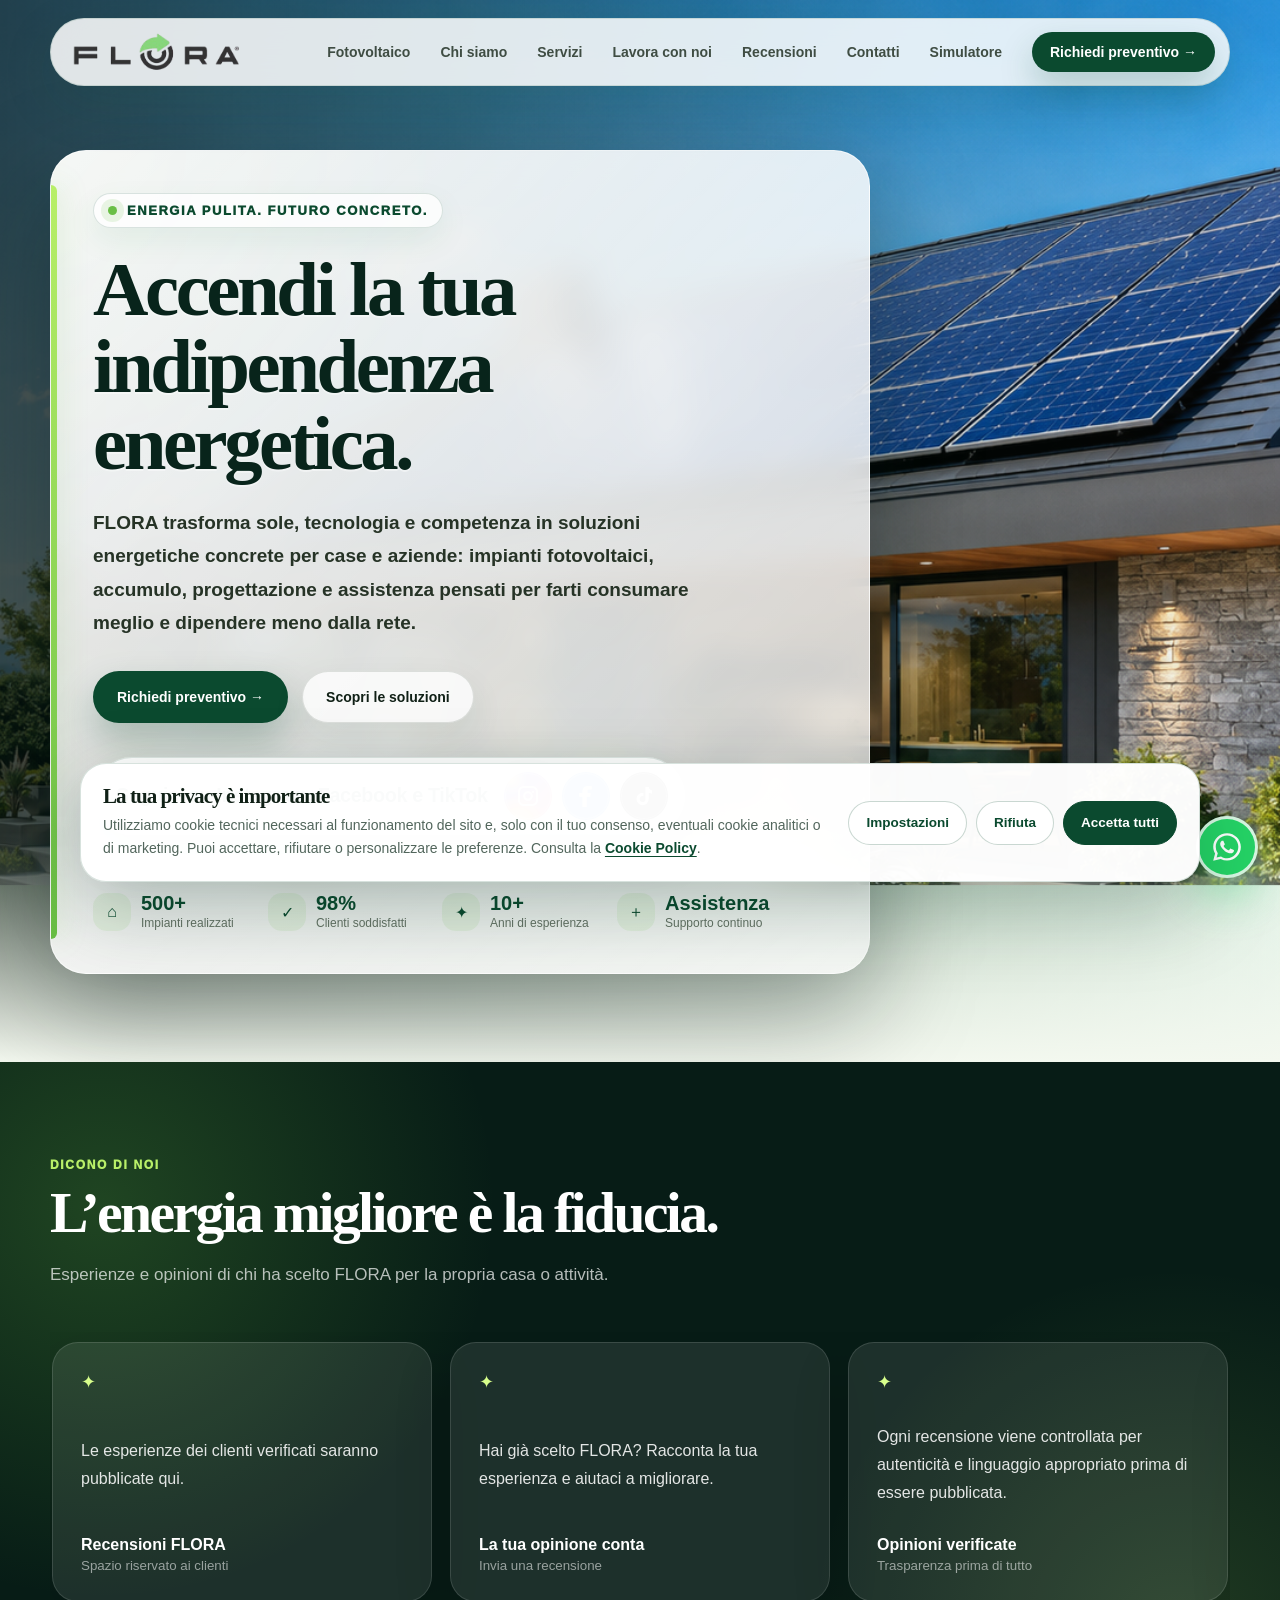
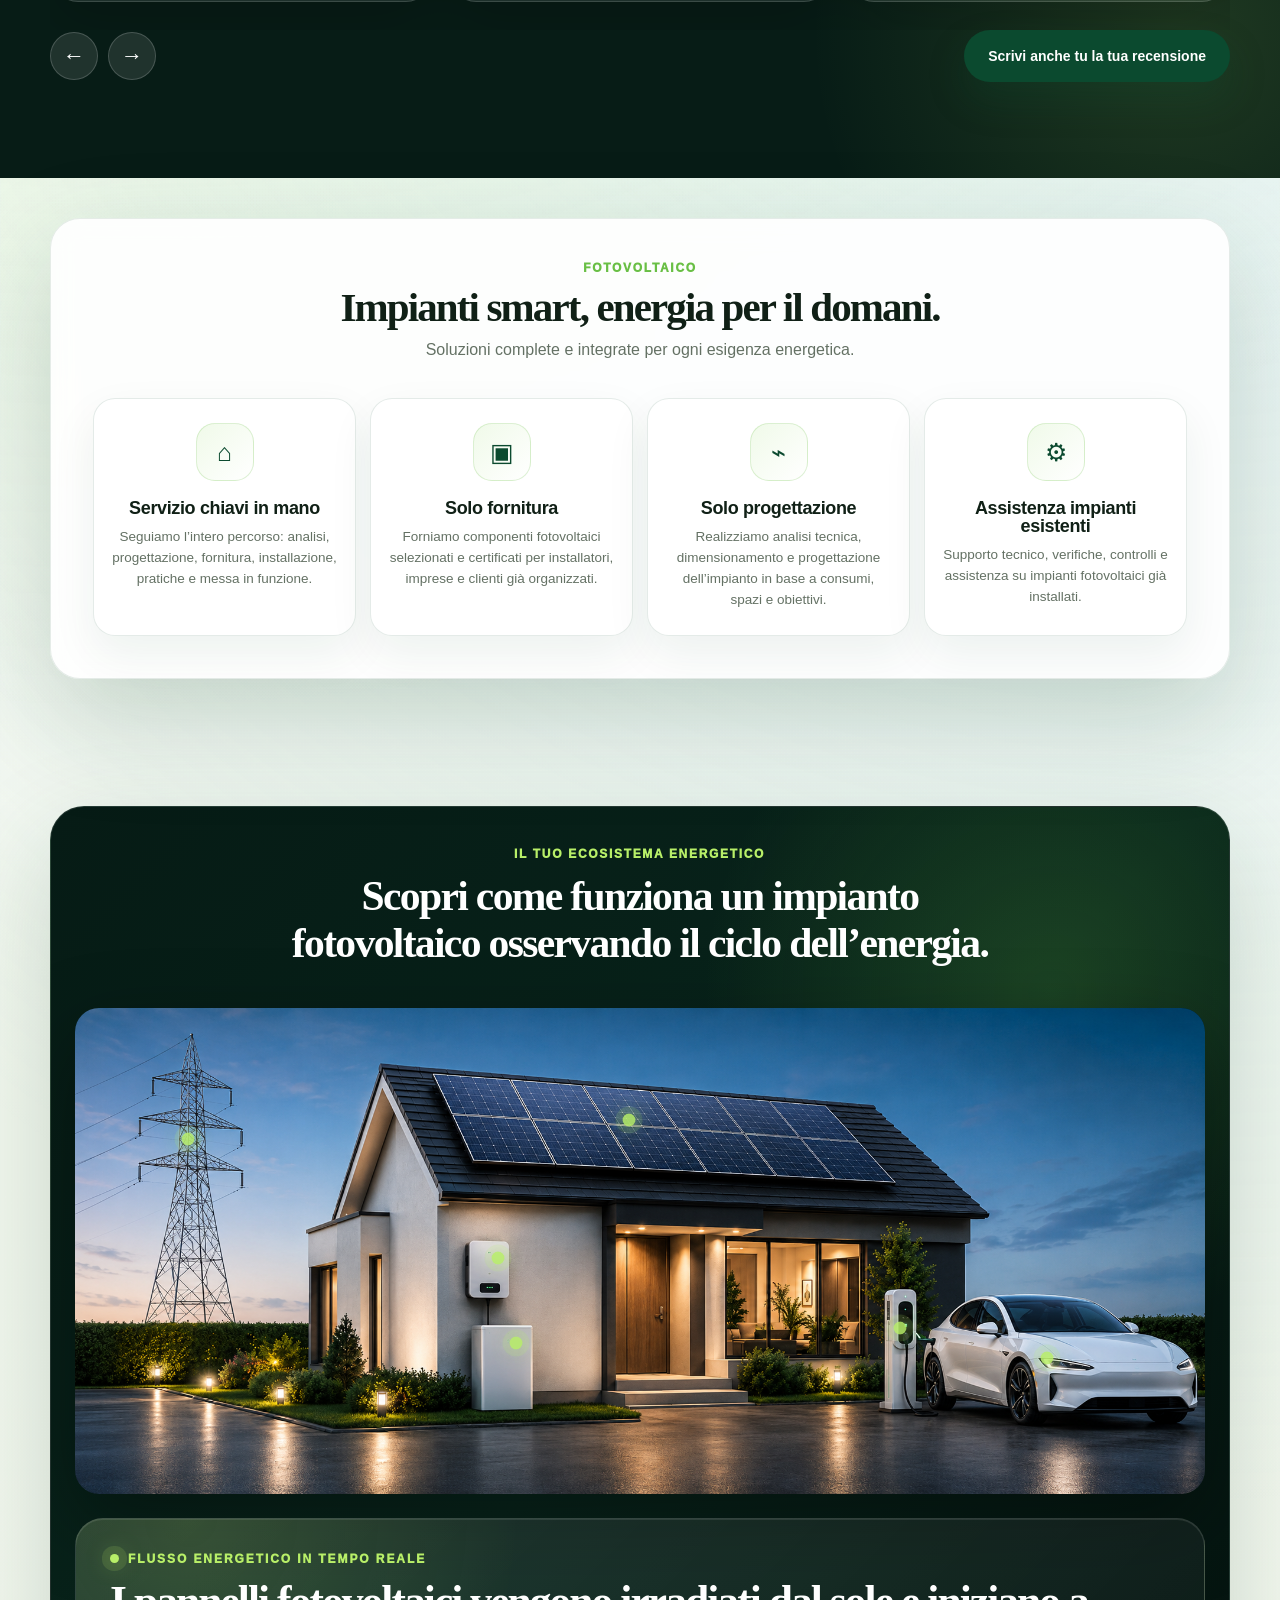
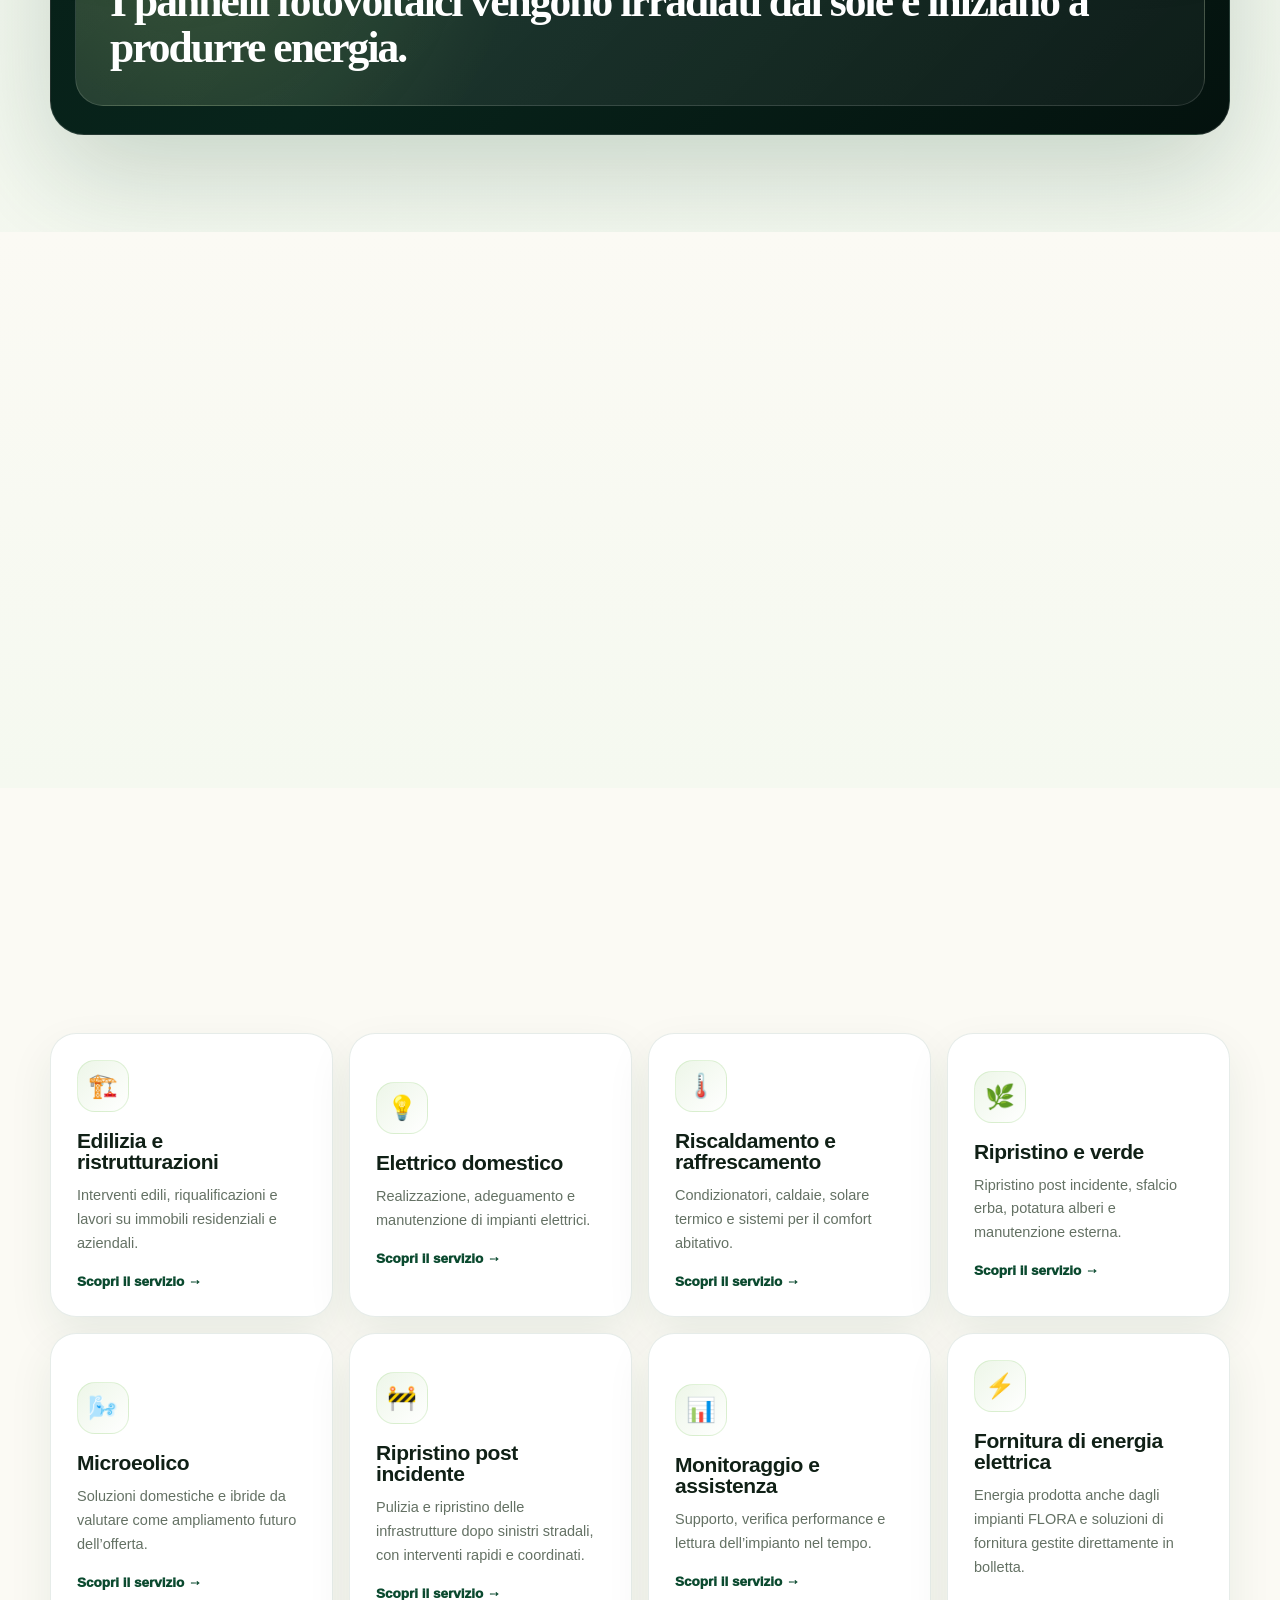
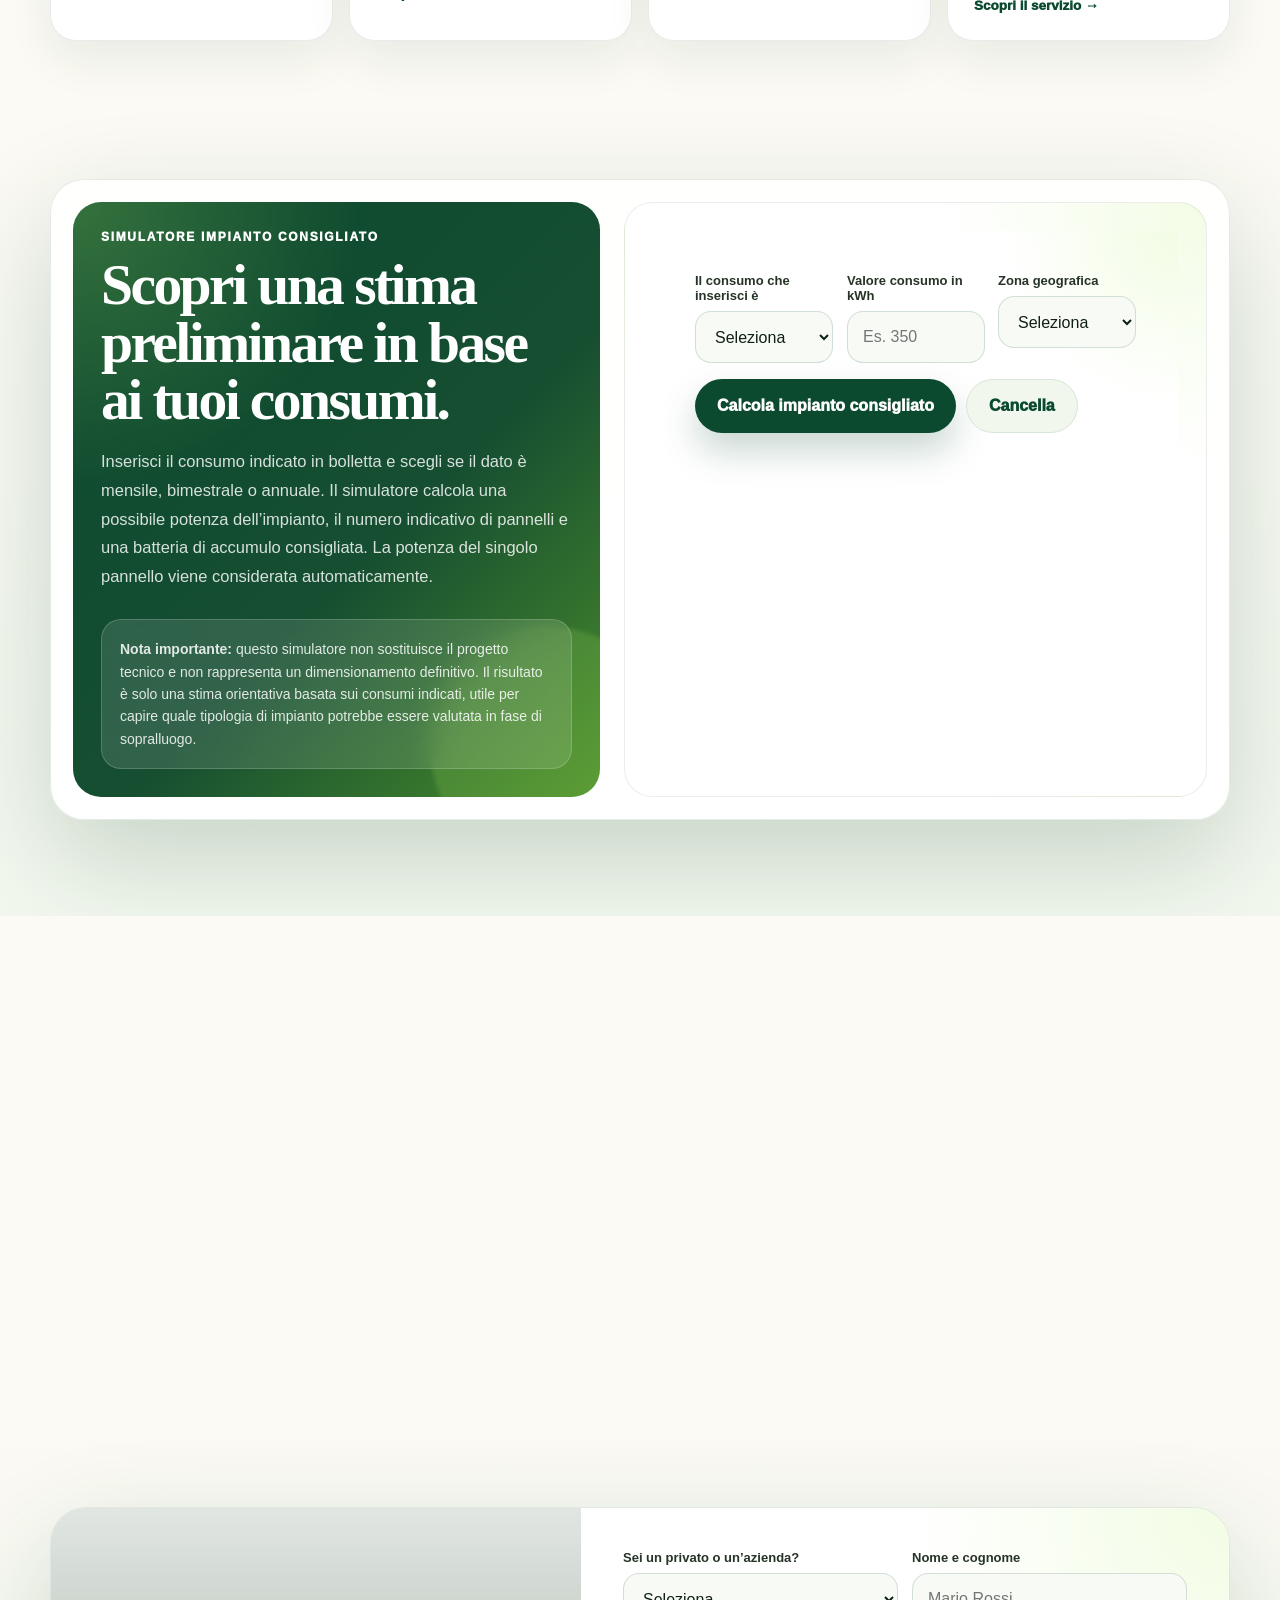
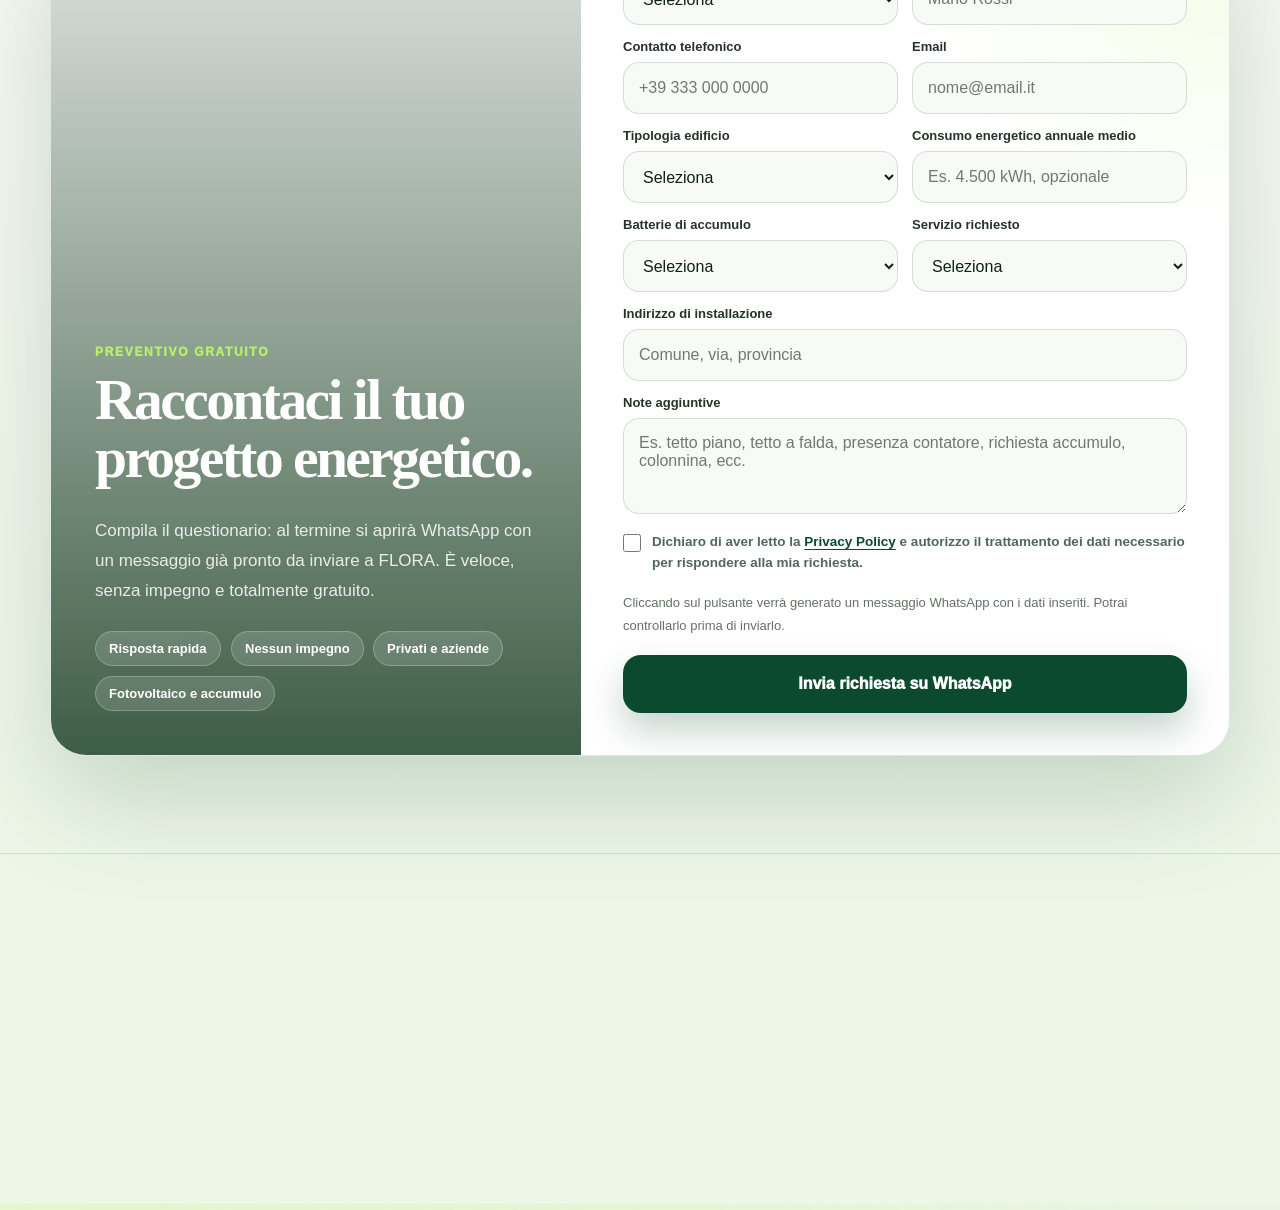
==== commit 95a00dde: "Add files via upload" ====
--- a/index.html
+++ b/index.html
@@ -383,6 +383,10 @@
 
     .social-icon-facebook {
       background: #1877f2;
+    }
+
+    .social-icon-tiktok {
+      background: #050505;
     }
 
     .social-icon:hover {
@@ -2026,6 +2030,155 @@
       font-size: 14px;
     }
 
+    .partner-section {
+      background: linear-gradient(180deg, #fbfaf4 0%, #edf7e9 100%);
+    }
+
+    .partner-shell {
+      display: grid;
+      grid-template-columns: 0.9fr 1.1fr;
+      gap: 18px;
+      padding: 20px;
+      border-radius: 36px;
+      background: white;
+      border: 1px solid rgba(11, 74, 47, 0.12);
+      box-shadow: var(--shadow-strong);
+    }
+
+    .partner-intro {
+      min-height: 520px;
+      padding: 42px;
+      border-radius: 28px;
+      color: white;
+      background:
+        radial-gradient(circle at 90% 10%, rgba(184, 239, 104, 0.28), transparent 32%),
+        linear-gradient(145deg, #062f21, #0b4a2f 62%, #397b2c);
+      display: flex;
+      flex-direction: column;
+      justify-content: space-between;
+    }
+
+    .partner-intro .section-label,
+    .partner-intro h2 { color: white; }
+    .partner-intro p { color: rgba(255,255,255,0.82); }
+
+    .partner-points {
+      display: grid;
+      gap: 12px;
+      margin-top: 28px;
+    }
+
+    .partner-point {
+      display: flex;
+      gap: 12px;
+      align-items: flex-start;
+      padding: 14px 16px;
+      border-radius: 18px;
+      background: rgba(255,255,255,0.10);
+      border: 1px solid rgba(255,255,255,0.13);
+      color: white;
+      font-size: 14px;
+      line-height: 1.55;
+    }
+
+    .partner-point strong { color: var(--lime); }
+
+    .partner-contact {
+      padding: 42px;
+      border-radius: 28px;
+      background:
+        radial-gradient(circle at 100% 0%, rgba(184,239,104,0.22), transparent 34%),
+        #f8fbf5;
+      display: flex;
+      flex-direction: column;
+      justify-content: center;
+    }
+
+    .partner-contact h3 {
+      font-family: Georgia, "Times New Roman", serif;
+      font-size: clamp(30px, 3.2vw, 44px);
+      margin-bottom: 14px;
+      color: var(--green-dark);
+    }
+
+    .partner-contact > p { color: var(--muted); margin-bottom: 26px; }
+
+    .partner-form {
+      display: grid;
+      grid-template-columns: 1fr 1fr;
+      gap: 12px;
+    }
+
+    .partner-form .full { grid-column: 1 / -1; }
+    .partner-actions { display: flex; flex-wrap: wrap; gap: 10px; margin-top: 16px; }
+
+    .reviews-section {
+      overflow: hidden;
+      color: white;
+      background:
+        radial-gradient(circle at 8% 20%, rgba(105, 191, 69, 0.25), transparent 30%),
+        radial-gradient(circle at 92% 80%, rgba(184, 239, 104, 0.14), transparent 28%),
+        #071c16;
+    }
+
+    .reviews-section .section-label { color: var(--lime); }
+    .reviews-section h2 { color: white; }
+    .reviews-section .section-head p { color: rgba(255,255,255,0.70); }
+
+    .reviews-viewport { overflow: hidden; padding: 10px 2px 28px; }
+
+    .reviews-track {
+      display: flex;
+      gap: 18px;
+      transition: transform 0.55s cubic-bezier(.2,.8,.2,1);
+    }
+
+    .review-card {
+      flex: 0 0 calc((100% - 36px) / 3);
+      min-height: 260px;
+      padding: 28px;
+      border-radius: 26px;
+      background: rgba(255,255,255,0.09);
+      border: 1px solid rgba(255,255,255,0.13);
+      box-shadow: 0 22px 55px rgba(0,0,0,0.18);
+      display: flex;
+      flex-direction: column;
+      justify-content: space-between;
+    }
+
+    .review-stars { color: #d8ff8c; letter-spacing: 0.18em; font-size: 18px; }
+    .review-card blockquote { margin: 22px 0; color: rgba(255,255,255,0.88); line-height: 1.75; }
+    .review-card strong { color: white; }
+    .review-card small { display: block; color: rgba(255,255,255,0.55); margin-top: 4px; }
+
+    .reviews-actions { display: flex; justify-content: space-between; gap: 16px; align-items: center; }
+    .review-nav { display: flex; gap: 10px; }
+    .review-nav button {
+      width: 48px;
+      height: 48px;
+      border-radius: 50%;
+      border: 1px solid rgba(255,255,255,0.18);
+      background: rgba(255,255,255,0.10);
+      color: white;
+      font-size: 22px;
+      cursor: pointer;
+    }
+
+    .review-form-wrap {
+      display: none;
+      margin-top: 30px;
+      padding: 28px;
+      border-radius: 26px;
+      background: white;
+      color: var(--text);
+    }
+
+    .review-form-wrap.open { display: block; }
+    .review-form { display: grid; grid-template-columns: 0.7fr 0.3fr; gap: 12px; }
+    .review-form .full { grid-column: 1 / -1; }
+    .review-status { display: none; margin-top: 14px; padding: 14px 16px; border-radius: 16px; background: var(--sage); color: var(--green-dark); font-weight: 750; }
+    .review-status.visible { display: block; }
+
     .footer-grid {
       display: grid;
       grid-template-columns: 1.2fr 0.8fr 0.8fr 1fr;
@@ -2143,9 +2296,12 @@
       }
 
       .about-process-grid,
-      .quote-box {
+      .quote-box,
+      .partner-shell {
         grid-template-columns: 1fr;
       }
+
+      .review-card { flex-basis: calc((100% - 18px) / 2); }
 
       .about-card {
         grid-template-columns: 1fr;
@@ -2187,12 +2343,30 @@
       }
 
       .hero {
-        padding: 116px 0 58px;
+        padding: 372px 0 58px;
+        align-items: flex-start;
+        background: #f3f8ef;
+      }
+
+      .hero::before {
+        height: 410px;
+        bottom: auto;
+        background:
+          linear-gradient(180deg, rgba(4,18,14,0.08) 0%, rgba(4,18,14,0.12) 58%, #f3f8ef 100%),
+          url("./sfondo.png") 66% center/cover no-repeat;
+        animation: none;
+        transform: none;
+      }
+
+      .hero::after {
+        display: none;
       }
 
       .hero-content {
-        padding: 26px;
+        padding: 28px 22px;
         border-radius: 28px;
+        background: rgba(255,255,255,0.96);
+        box-shadow: 0 24px 65px rgba(4,18,14,0.18);
       }
 
       h1 {
@@ -2218,6 +2392,15 @@
         grid-template-columns: 1fr;
       }
 
+      .partner-intro,
+      .partner-contact { min-height: auto; padding: 28px 22px; }
+      .partner-form,
+      .review-form { grid-template-columns: 1fr; }
+      .partner-form .full,
+      .review-form .full { grid-column: auto; }
+      .review-card { flex-basis: 88%; }
+      .reviews-actions { align-items: stretch; flex-direction: column; }
+
       .service-modal {
         padding: 10px;
       }
@@ -2559,6 +2742,8 @@
       <a href="#fotovoltaico">Fotovoltaico</a>
       <a href="chisiamo.html">Chi siamo</a>
       <a href="#servizi">Servizi</a>
+      <a href="lavora-con-noi.html">Lavora con noi</a>
+      <a href="#recensioni">Recensioni</a>
       <a href="#contatti">Contatti</a>
       <a href="#simulatore">Simulatore</a>
       <a class="nav-cta" href="#preventivo">Richiedi preventivo →</a>
@@ -2588,7 +2773,7 @@
         </div>
 
         <div class="social-follow-badge reveal" aria-label="Seguici sui social">
-          <strong>Seguici su Instagram e Facebook</strong>
+          <strong>Seguici su Instagram, Facebook e TikTok</strong>
           <div class="social-icons">
             <a class="social-icon social-icon-instagram" href="https://www.instagram.com/flora_ambiente_?igsh=MWo1cnkzMDIxZ2JvMQ==" target="_blank" rel="noopener" aria-label="Instagram FLORA">
               <svg viewBox="0 0 24 24" aria-hidden="true">
@@ -2598,6 +2783,11 @@
             <a class="social-icon social-icon-facebook" href="https://www.facebook.com/share/1aqnWhBAUS/?mibextid=wwXIfr" target="_blank" rel="noopener" aria-label="Facebook FLORA">
               <svg viewBox="0 0 24 24" aria-hidden="true">
                 <path d="M14 8.6V6.7c0-.9.2-1.4 1.5-1.4H18V2.1C17.6 2 16.2 2 14.6 2 11.3 2 9 4 9 7.7v.9H6v3.7h3V22h4.1v-9.7h3.4l.5-3.7h-3Z" />
+              </svg>
+            </a>
+            <a class="social-icon social-icon-tiktok" href="https://www.tiktok.com/@flora_ambiente?_r=1&amp;_t=ZN-99EWcqstS8E" target="_blank" rel="noopener" aria-label="TikTok FLORA">
+              <svg viewBox="0 0 24 24" aria-hidden="true">
+                <path d="M16.7 3c.35 1.8 1.42 3.12 3.3 3.47v3.16a8.1 8.1 0 0 1-3.3-.78v6.25a6.1 6.1 0 1 1-5.25-6.04v3.25a2.9 2.9 0 1 0 2.05 2.77V3h3.2Z"/>
               </svg>
             </a>
           </div>
@@ -2621,6 +2811,78 @@
             <div><strong>Assistenza</strong><span>Supporto continuo</span></div>
           </div>
         </div>
+      </div>
+    </div>
+  </section>
+
+  <section class="reviews-section" id="recensioni">
+    <div class="container">
+      <div class="section-head">
+        <div class="section-label reveal">Dicono di noi</div>
+        <h2 class="reveal">L’energia migliore è la fiducia.</h2>
+        <p class="reveal">Esperienze e opinioni di chi ha scelto FLORA per la propria casa o attività.</p>
+      </div>
+
+      <div class="reviews-viewport reveal">
+        <div class="reviews-track" id="reviewsTrack">
+          <article class="review-card">
+            <div class="review-stars" aria-hidden="true">✦</div>
+            <blockquote>Le esperienze dei clienti verificati saranno pubblicate qui.</blockquote>
+            <div><strong>Recensioni FLORA</strong><small>Spazio riservato ai clienti</small></div>
+          </article>
+          <article class="review-card">
+            <div class="review-stars" aria-hidden="true">✦</div>
+            <blockquote>Hai già scelto FLORA? Racconta la tua esperienza e aiutaci a migliorare.</blockquote>
+            <div><strong>La tua opinione conta</strong><small>Invia una recensione</small></div>
+          </article>
+          <article class="review-card">
+            <div class="review-stars" aria-hidden="true">✦</div>
+            <blockquote>Ogni recensione viene controllata per autenticità e linguaggio appropriato prima di essere pubblicata.</blockquote>
+            <div><strong>Opinioni verificate</strong><small>Trasparenza prima di tutto</small></div>
+          </article>
+          <article class="review-card">
+            <div class="review-stars" aria-hidden="true">✦</div>
+            <blockquote>Condividi la tua esperienza: la tua testimonianza potrà aiutare altri clienti a conoscere FLORA.</blockquote>
+            <div><strong>Raccontaci il tuo progetto</strong><small>Casa, azienda o attività</small></div>
+          </article>
+        </div>
+      </div>
+
+      <div class="reviews-actions reveal">
+        <div class="review-nav" aria-label="Scorri le recensioni">
+          <button type="button" id="reviewPrev" aria-label="Recensione precedente">←</button>
+          <button type="button" id="reviewNext" aria-label="Recensione successiva">→</button>
+        </div>
+        <button class="btn btn-primary" type="button" id="openReviewForm">Scrivi anche tu la tua recensione</button>
+      </div>
+
+      <div class="review-form-wrap" id="reviewFormWrap">
+        <form class="review-form" id="reviewForm">
+          <div class="field">
+            <label for="reviewName">Nome</label>
+            <input id="reviewName" type="text" placeholder="Il tuo nome" required>
+          </div>
+          <div class="field">
+            <label for="reviewStars">Valutazione</label>
+            <select id="reviewStars" required>
+              <option value="">Seleziona</option>
+              <option value="5">5 stelle</option>
+              <option value="4">4 stelle</option>
+              <option value="3">3 stelle</option>
+              <option value="2">2 stelle</option>
+              <option value="1">1 stella</option>
+            </select>
+          </div>
+          <div class="field full">
+            <label for="reviewText">La tua esperienza</label>
+            <textarea id="reviewText" minlength="20" maxlength="600" placeholder="Raccontaci la tua esperienza con FLORA" required></textarea>
+          </div>
+          <div class="full">
+            <button class="btn btn-primary" type="submit">Invia recensione</button>
+            <p class="form-note">La recensione viene controllata per linguaggio offensivo e contenuti inappropriati prima della pubblicazione.</p>
+          </div>
+        </form>
+        <div class="review-status" id="reviewStatus" role="status"></div>
       </div>
     </div>
   </section>
@@ -3167,6 +3429,8 @@
           <a href="#fotovoltaico">Fotovoltaico</a>
           <a href="chisiamo.html">Chi siamo</a>
           <a href="#servizi">Servizi</a>
+          <a href="lavora-con-noi.html">Lavora con noi</a>
+          <a href="#recensioni">Recensioni</a>
           <a href="#contatti">Contatti</a>
         </div>
       </div>
@@ -3189,7 +3453,7 @@
         <div class="footer-links">
           <a href="tel:800125560">Numero verde: 800-12-55-60</a>
           <a href="https://wa.me/3907611762375">WhatsApp: 0761 176 2375</a>
-          <a href="mailto:costruzioni@florambiente.it">costruzioni@florambiente.it</a>
+          <a href="mailto:preventivi@florambiente.it">preventivi@florambiente.it</a>
           <span>Viterbo, Strada Cassia Nord Km 87.700</span>
           <span>P.IVA 02513380564</span>
         </div>
@@ -3228,6 +3492,97 @@
   });
 
   document.getElementById("year").textContent = new Date().getFullYear();
+
+  const reviewsTrack = document.getElementById("reviewsTrack");
+  const reviewPrev = document.getElementById("reviewPrev");
+  const reviewNext = document.getElementById("reviewNext");
+  const openReviewForm = document.getElementById("openReviewForm");
+  const reviewFormWrap = document.getElementById("reviewFormWrap");
+  const reviewForm = document.getElementById("reviewForm");
+  const reviewStatus = document.getElementById("reviewStatus");
+  let reviewIndex = 0;
+
+  function reviewsPerView() {
+    if (window.innerWidth <= 640) return 1;
+    if (window.innerWidth <= 980) return 2;
+    return 3;
+  }
+
+  function updateReviews() {
+    if (!reviewsTrack) return;
+    const cards = reviewsTrack.querySelectorAll(".review-card");
+    const maxIndex = Math.max(0, cards.length - reviewsPerView());
+    reviewIndex = Math.min(reviewIndex, maxIndex);
+    const card = cards[0];
+    const gap = 18;
+    const step = card ? card.getBoundingClientRect().width + gap : 0;
+    reviewsTrack.style.transform = `translateX(-${reviewIndex * step}px)`;
+  }
+
+  if (reviewPrev) reviewPrev.addEventListener("click", () => {
+    reviewIndex = Math.max(0, reviewIndex - 1);
+    updateReviews();
+  });
+
+  if (reviewNext) reviewNext.addEventListener("click", () => {
+    const total = reviewsTrack ? reviewsTrack.querySelectorAll(".review-card").length : 0;
+    reviewIndex = Math.min(Math.max(0, total - reviewsPerView()), reviewIndex + 1);
+    updateReviews();
+  });
+
+  let reviewAutoplay = null;
+
+  function startReviewAutoplay() {
+    clearInterval(reviewAutoplay);
+    reviewAutoplay = setInterval(() => {
+      if (!reviewsTrack) return;
+      const total = reviewsTrack.querySelectorAll(".review-card").length;
+      const maxIndex = Math.max(0, total - reviewsPerView());
+      reviewIndex = reviewIndex >= maxIndex ? 0 : reviewIndex + 1;
+      updateReviews();
+    }, 10000);
+  }
+
+  startReviewAutoplay();
+
+  if (reviewsTrack) {
+    reviewsTrack.addEventListener("mouseenter", () => clearInterval(reviewAutoplay));
+    reviewsTrack.addEventListener("mouseleave", startReviewAutoplay);
+  }
+
+  if (openReviewForm) openReviewForm.addEventListener("click", () => {
+    reviewFormWrap.classList.toggle("open");
+    if (reviewFormWrap.classList.contains("open")) {
+      reviewFormWrap.scrollIntoView({ behavior: "smooth", block: "center" });
+    }
+  });
+
+  if (reviewForm) {
+    reviewForm.addEventListener("submit", function(event) {
+      event.preventDefault();
+
+      const name = document.getElementById("reviewName").value.trim();
+      const stars = document.getElementById("reviewStars").value;
+      const review = document.getElementById("reviewText").value.trim();
+      const blockedWords = ["cazzo", "merda", "vaffanculo", "stronzo", "idiota"];
+      const containsBlockedWord = blockedWords.some(word => review.toLowerCase().includes(word));
+
+      reviewStatus.classList.add("visible");
+
+      if (containsBlockedWord) {
+        reviewStatus.textContent = "Il testo contiene espressioni inappropriate. Modificalo e riprova.";
+        return;
+      }
+
+      const message = `NUOVA RECENSIONE SITO FLORA\n\nNOME: ${name}\nVALUTAZIONE: ${stars}/5\nRECENSIONE: ${review}\n\nDa verificare prima della pubblicazione.`;
+      reviewStatus.textContent = "Grazie! La recensione è pronta per essere inviata a FLORA e verificata prima della pubblicazione.";
+      window.open(`https://wa.me/3907611762375?text=${encodeURIComponent(message)}`, "_blank");
+      reviewForm.reset();
+    });
+  }
+
+  window.addEventListener("resize", updateReviews);
+  updateReviews();
 
   const revealElements = document.querySelectorAll(".reveal");
 
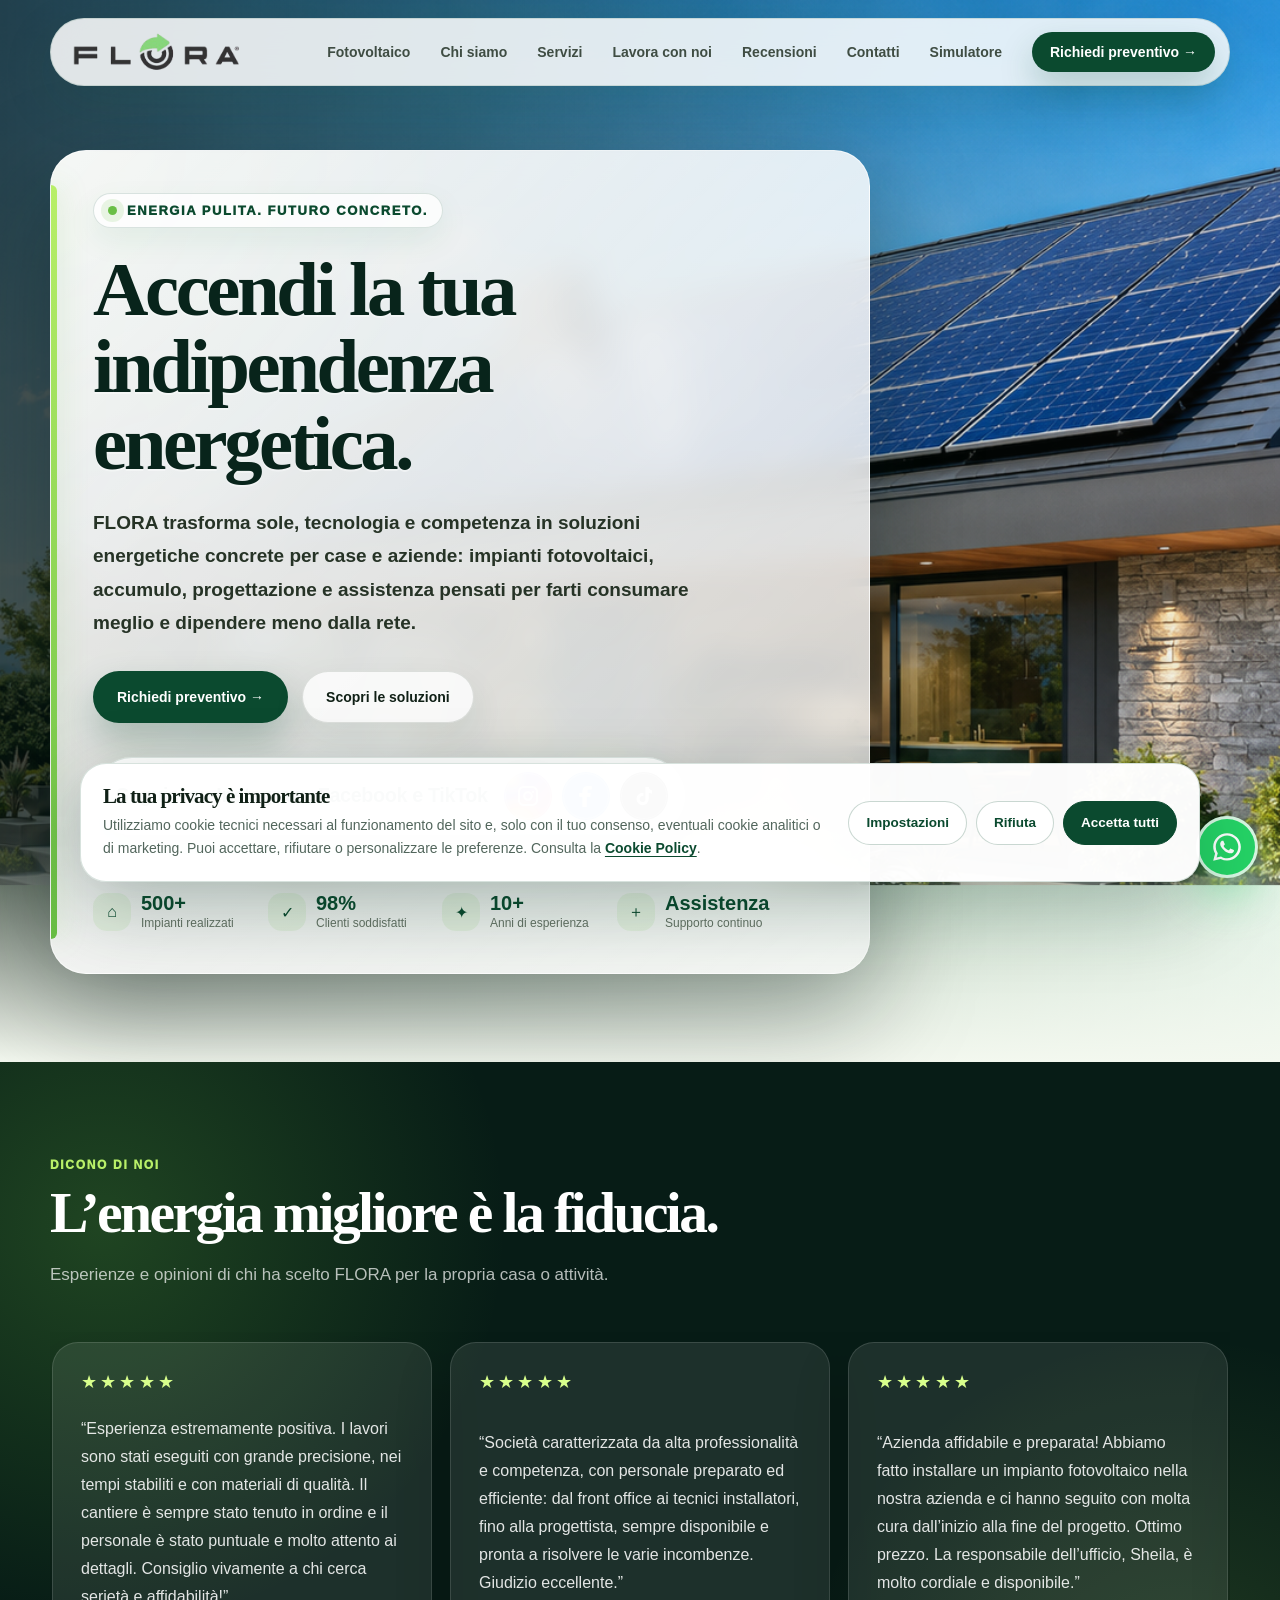
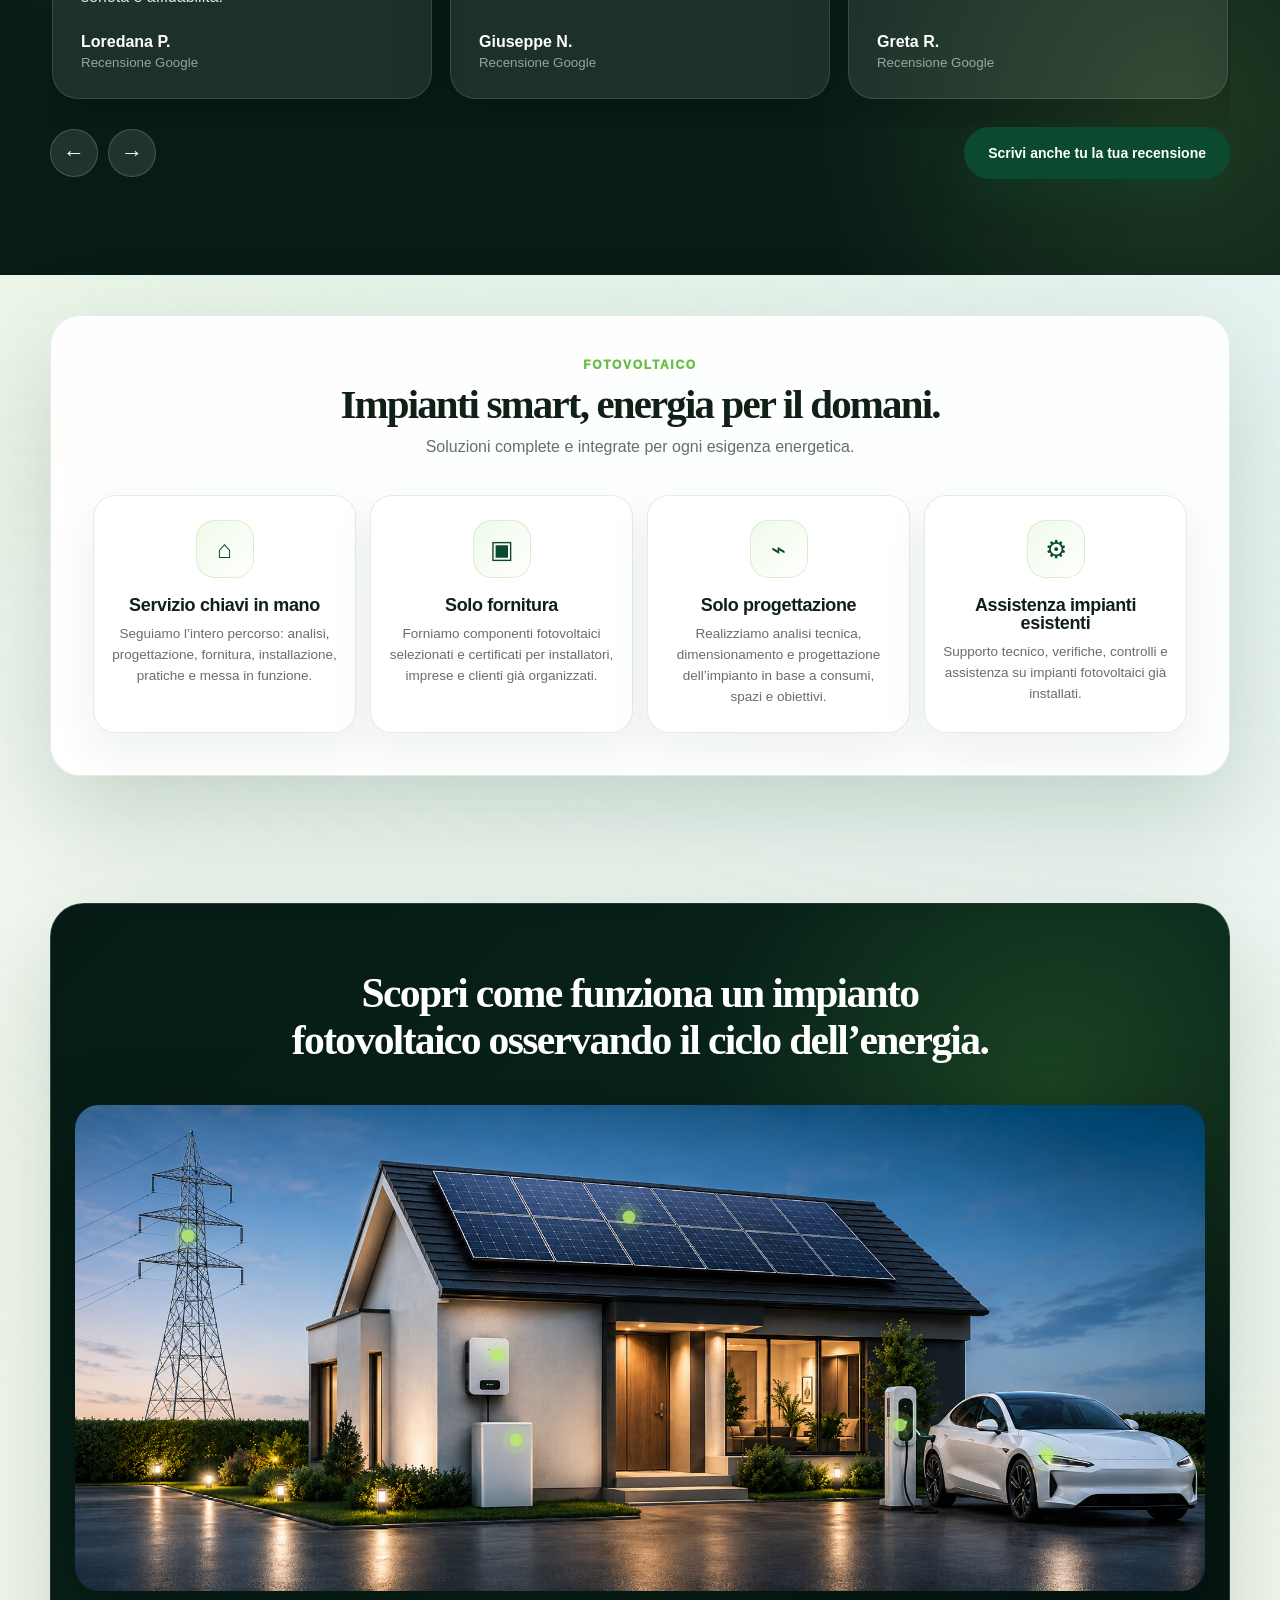
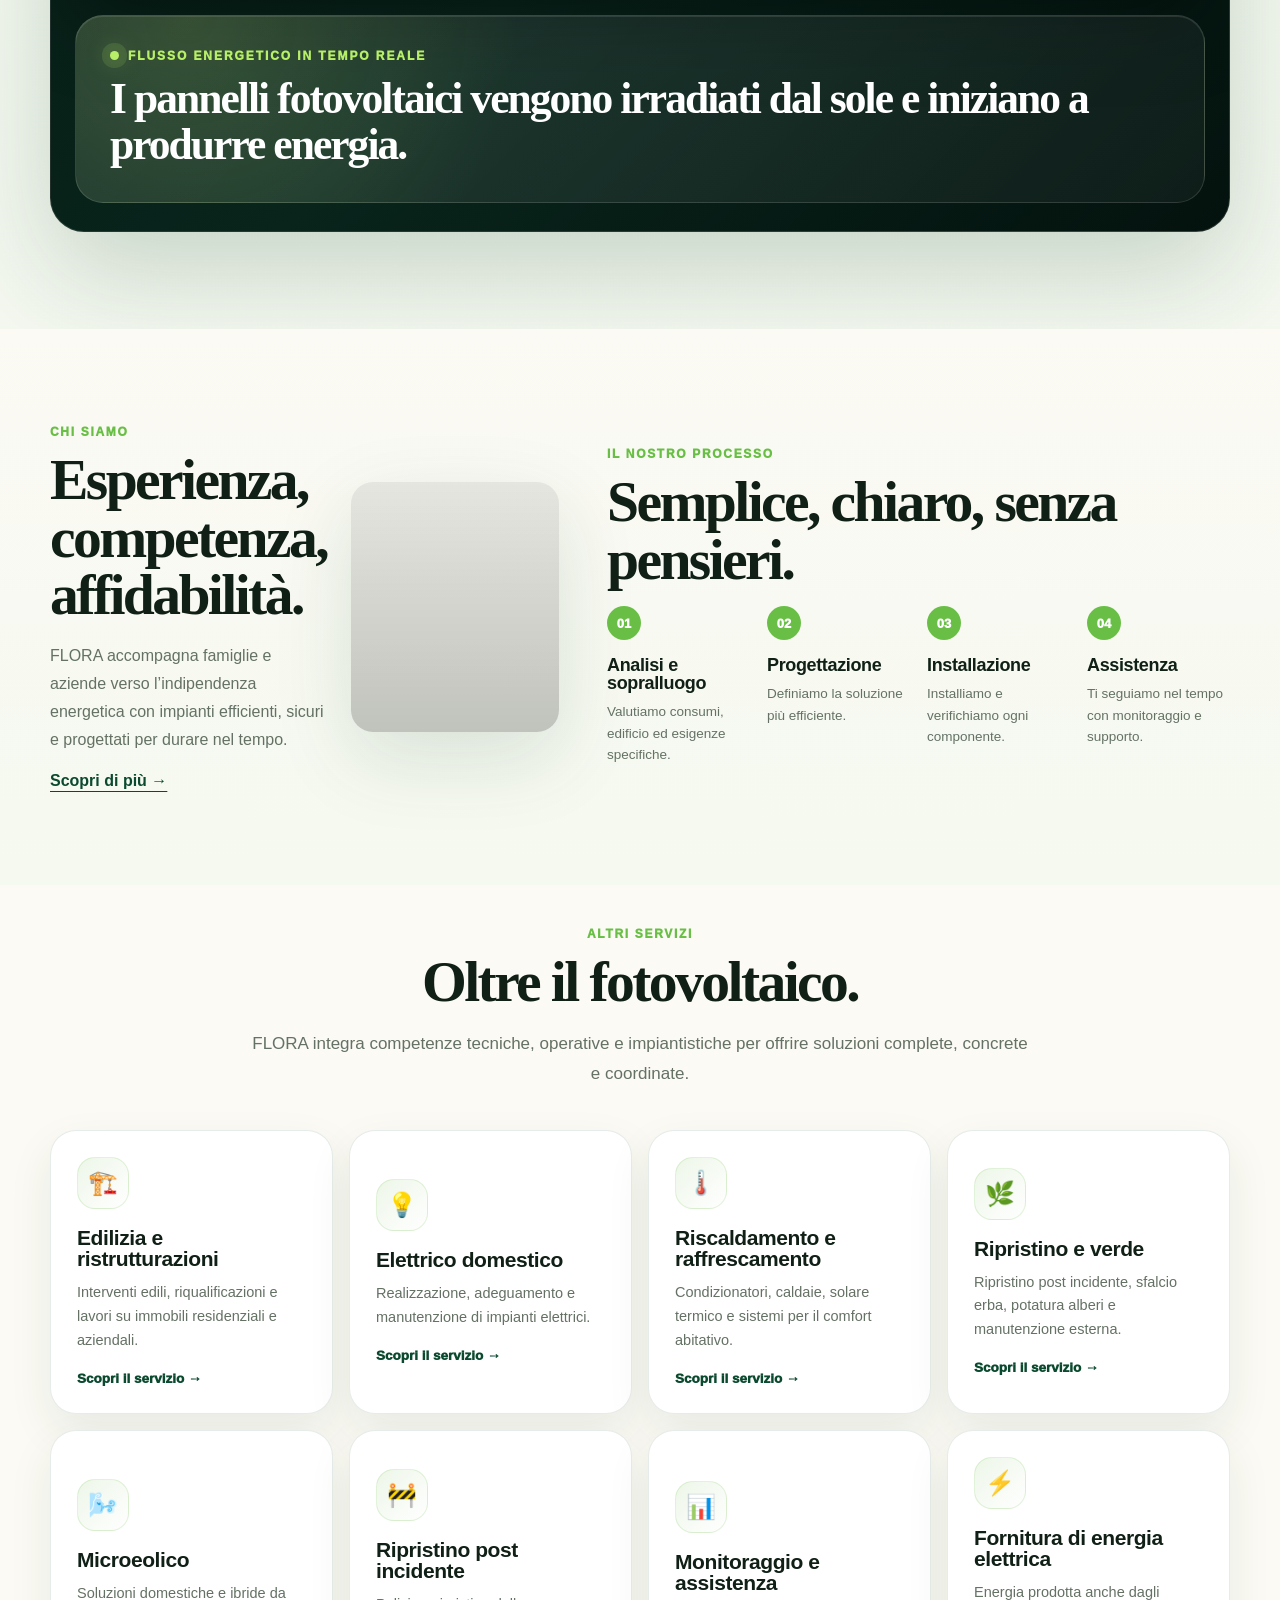
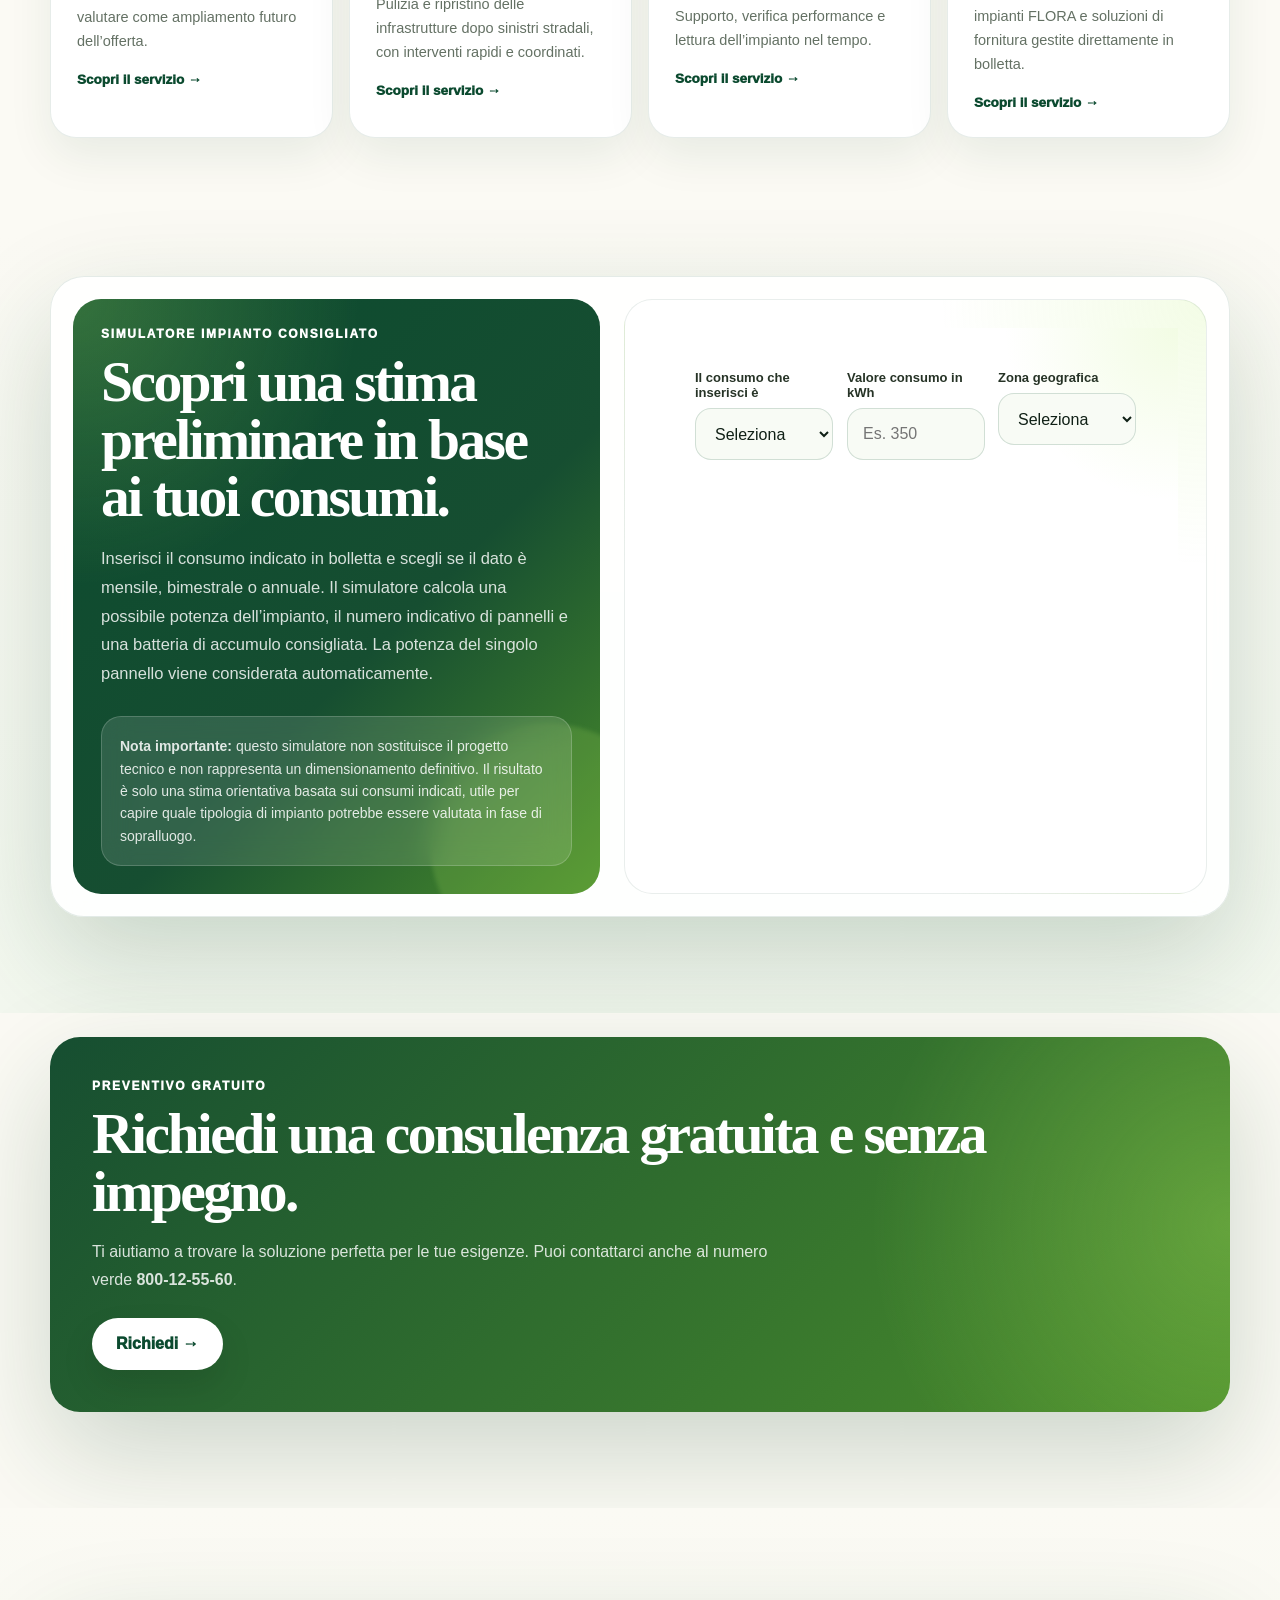
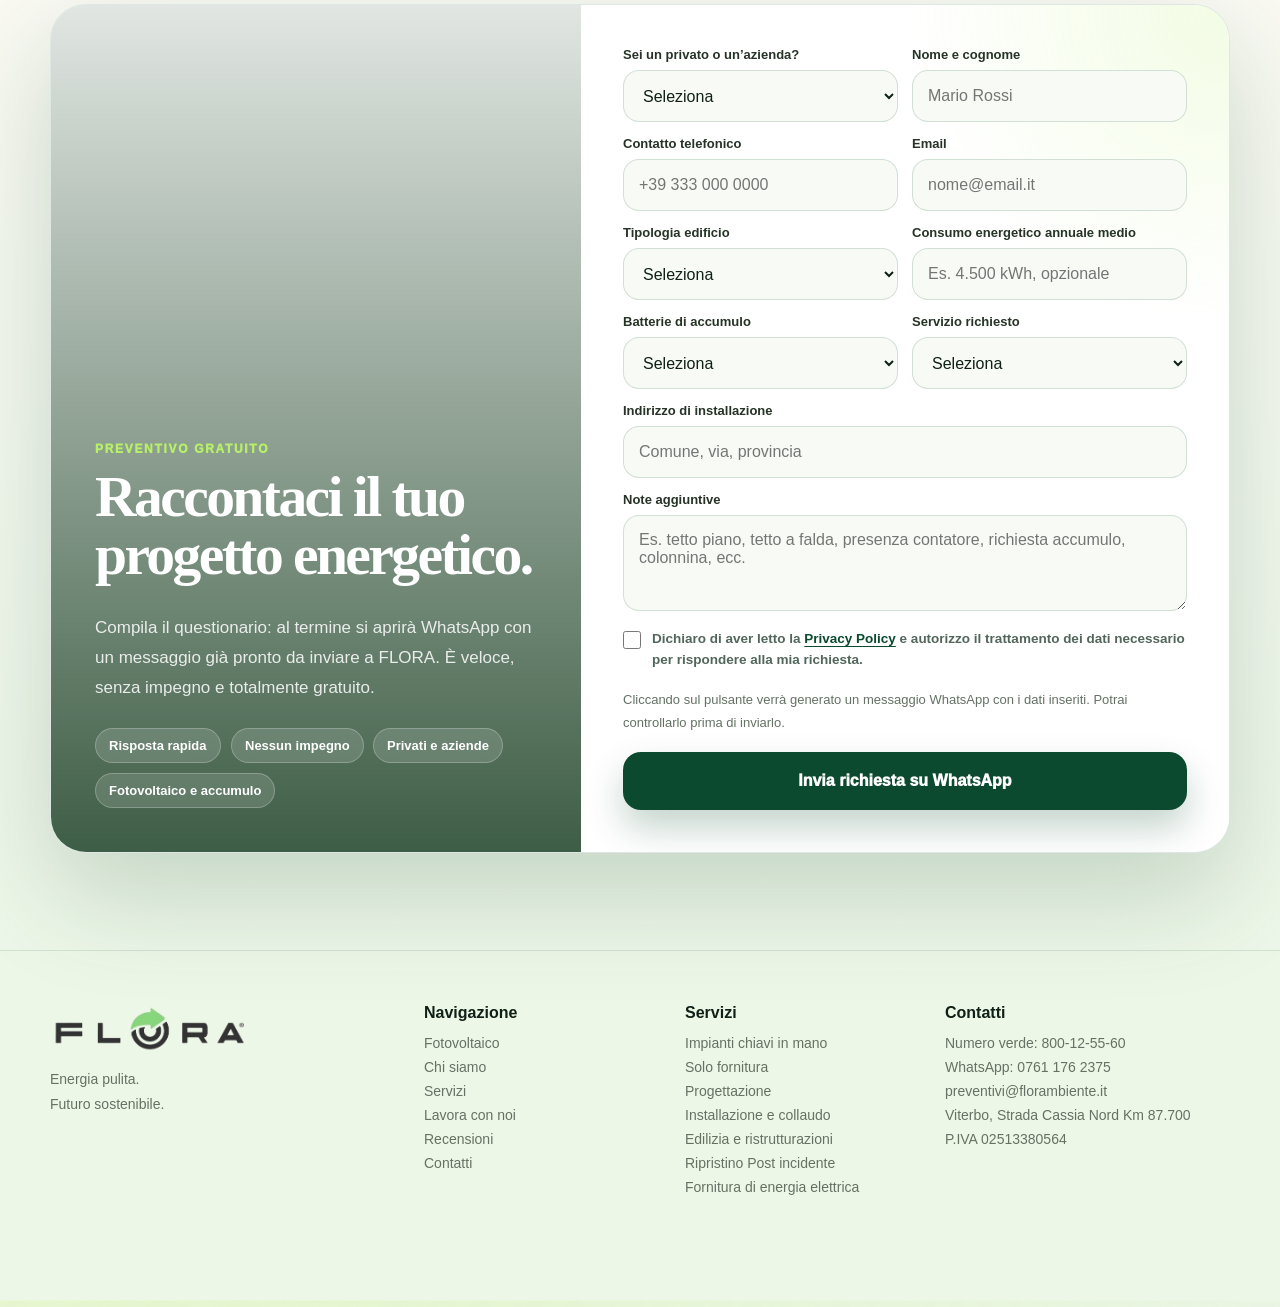
==== commit 5a77c86c: "Add files via upload" ====
--- a/index.html
+++ b/index.html
@@ -2826,24 +2826,29 @@
       <div class="reviews-viewport reveal">
         <div class="reviews-track" id="reviewsTrack">
           <article class="review-card">
-            <div class="review-stars" aria-hidden="true">✦</div>
-            <blockquote>Le esperienze dei clienti verificati saranno pubblicate qui.</blockquote>
-            <div><strong>Recensioni FLORA</strong><small>Spazio riservato ai clienti</small></div>
+            <div class="review-stars" aria-label="5 stelle">★★★★★</div>
+            <blockquote>“Esperienza estremamente positiva. I lavori sono stati eseguiti con grande precisione, nei tempi stabiliti e con materiali di qualità. Il cantiere è sempre stato tenuto in ordine e il personale è stato puntuale e molto attento ai dettagli. Consiglio vivamente a chi cerca serietà e affidabilità!”</blockquote>
+            <div><strong>Loredana P.</strong><small>Recensione Google</small></div>
           </article>
           <article class="review-card">
-            <div class="review-stars" aria-hidden="true">✦</div>
-            <blockquote>Hai già scelto FLORA? Racconta la tua esperienza e aiutaci a migliorare.</blockquote>
-            <div><strong>La tua opinione conta</strong><small>Invia una recensione</small></div>
+            <div class="review-stars" aria-label="5 stelle">★★★★★</div>
+            <blockquote>“Società caratterizzata da alta professionalità e competenza, con personale preparato ed efficiente: dal front office ai tecnici installatori, fino alla progettista, sempre disponibile e pronta a risolvere le varie incombenze. Giudizio eccellente.”</blockquote>
+            <div><strong>Giuseppe N.</strong><small>Recensione Google</small></div>
           </article>
           <article class="review-card">
-            <div class="review-stars" aria-hidden="true">✦</div>
-            <blockquote>Ogni recensione viene controllata per autenticità e linguaggio appropriato prima di essere pubblicata.</blockquote>
-            <div><strong>Opinioni verificate</strong><small>Trasparenza prima di tutto</small></div>
+            <div class="review-stars" aria-label="5 stelle">★★★★★</div>
+            <blockquote>“Azienda affidabile e preparata! Abbiamo fatto installare un impianto fotovoltaico nella nostra azienda e ci hanno seguito con molta cura dall’inizio alla fine del progetto. Ottimo prezzo. La responsabile dell’ufficio, Sheila, è molto cordiale e disponibile.”</blockquote>
+            <div><strong>Greta R.</strong><small>Recensione Google</small></div>
           </article>
           <article class="review-card">
-            <div class="review-stars" aria-hidden="true">✦</div>
-            <blockquote>Condividi la tua esperienza: la tua testimonianza potrà aiutare altri clienti a conoscere FLORA.</blockquote>
-            <div><strong>Raccontaci il tuo progetto</strong><small>Casa, azienda o attività</small></div>
+            <div class="review-stars" aria-label="5 stelle">★★★★★</div>
+            <blockquote>“Ho conosciuto questa azienda grazie a un cartellone pubblicitario. Mi sono trovato benissimo: professionalità e serietà, con un ottimo rapporto qualità-prezzo.”</blockquote>
+            <div><strong>Massimo C.</strong><small>Recensione Google</small></div>
+          </article>
+          <article class="review-card">
+            <div class="review-stars" aria-label="5 stelle">★★★★★</div>
+            <blockquote>“Elevata professionalità e competenza. Azienda seria, puntuale e molto attenta ai minimi particolari, soprattutto nella scelta di prodotti e materiali di ottima qualità. Lascio 5 stelle perché non ce ne sono di più.”</blockquote>
+            <div><strong>Alex M.</strong><small>Recensione Google</small></div>
           </article>
         </div>
       </div>
@@ -2856,11 +2861,11 @@
         <button class="btn btn-primary" type="button" id="openReviewForm">Scrivi anche tu la tua recensione</button>
       </div>
 
-      <div class="review-form-wrap" id="reviewFormWrap">
+      <div class="review-form-wrap" id="scrivi-recensione">
         <form class="review-form" id="reviewForm">
           <div class="field">
-            <label for="reviewName">Nome</label>
-            <input id="reviewName" type="text" placeholder="Il tuo nome" required>
+            <label for="reviewName">Nome e iniziale del cognome</label>
+            <input id="reviewName" type="text" maxlength="60" placeholder="Es. Mario R." required>
           </div>
           <div class="field">
             <label for="reviewStars">Valutazione</label>
@@ -2877,9 +2882,15 @@
             <label for="reviewText">La tua esperienza</label>
             <textarea id="reviewText" minlength="20" maxlength="600" placeholder="Raccontaci la tua esperienza con FLORA" required></textarea>
           </div>
+          <div class="field full">
+            <label class="privacy-check" for="reviewPrivacy">
+              <input type="checkbox" id="reviewPrivacy" required>
+              <span>Ho letto la <a href="privacy.html" target="_blank" rel="noopener">Privacy Policy</a> e autorizzo il trattamento dei dati necessario alla gestione della recensione.</span>
+            </label>
+          </div>
           <div class="full">
-            <button class="btn btn-primary" type="submit">Invia recensione</button>
-            <p class="form-note">La recensione viene controllata per linguaggio offensivo e contenuti inappropriati prima della pubblicazione.</p>
+            <button class="btn btn-primary" type="submit">Invia la recensione</button>
+            <p class="form-note">La recensione sarà salvata come “in attesa” e pubblicata solo dopo la verifica di FLORA.</p>
           </div>
         </form>
         <div class="review-status" id="reviewStatus" role="status"></div>
@@ -3497,7 +3508,7 @@
   const reviewPrev = document.getElementById("reviewPrev");
   const reviewNext = document.getElementById("reviewNext");
   const openReviewForm = document.getElementById("openReviewForm");
-  const reviewFormWrap = document.getElementById("reviewFormWrap");
+  const reviewFormWrap = document.getElementById("scrivi-recensione");
   const reviewForm = document.getElementById("reviewForm");
   const reviewStatus = document.getElementById("reviewStatus");
   let reviewIndex = 0;
@@ -3557,32 +3568,76 @@
     }
   });
 
+  if (window.location.hash === "#scrivi-recensione" && reviewFormWrap) {
+    reviewFormWrap.classList.add("open");
+    setTimeout(() => reviewFormWrap.scrollIntoView({ behavior: "smooth", block: "center" }), 250);
+  }
+
+  function createReviewCard(item) {
+    const card = document.createElement("article");
+    card.className = "review-card";
+
+    const stars = document.createElement("div");
+    stars.className = "review-stars";
+    stars.setAttribute("aria-label", `${item.rating} stelle`);
+    stars.textContent = "★".repeat(item.rating) + "☆".repeat(5 - item.rating);
+
+    const quote = document.createElement("blockquote");
+    quote.textContent = `“${item.review}”`;
+
+    const identity = document.createElement("div");
+    const name = document.createElement("strong");
+    name.textContent = item.name;
+    const source = document.createElement("small");
+    source.textContent = "Recensione verificata FLORA";
+    identity.append(name, source);
+
+    card.append(stars, quote, identity);
+    return card;
+  }
+
+  async function loadApprovedReviews() {
+    if (!reviewsTrack) return;
+    try {
+      const response = await fetch("/api/reviews", { headers: { "Accept": "application/json" } });
+      if (!response.ok) return;
+      const data = await response.json();
+      data.reviews.forEach(item => reviewsTrack.appendChild(createReviewCard(item)));
+      updateReviews();
+    } catch (error) {
+      console.info("Le recensioni approvate saranno caricate al prossimo aggiornamento.");
+    }
+  }
+
   if (reviewForm) {
-    reviewForm.addEventListener("submit", function(event) {
+    reviewForm.addEventListener("submit", async function(event) {
       event.preventDefault();
 
       const name = document.getElementById("reviewName").value.trim();
       const stars = document.getElementById("reviewStars").value;
       const review = document.getElementById("reviewText").value.trim();
-      const blockedWords = ["cazzo", "merda", "vaffanculo", "stronzo", "idiota"];
-      const containsBlockedWord = blockedWords.some(word => review.toLowerCase().includes(word));
-
       reviewStatus.classList.add("visible");
-
-      if (containsBlockedWord) {
-        reviewStatus.textContent = "Il testo contiene espressioni inappropriate. Modificalo e riprova.";
-        return;
-      }
-
-      const message = `NUOVA RECENSIONE SITO FLORA\n\nNOME: ${name}\nVALUTAZIONE: ${stars}/5\nRECENSIONE: ${review}\n\nDa verificare prima della pubblicazione.`;
-      reviewStatus.textContent = "Grazie! La recensione è pronta per essere inviata a FLORA e verificata prima della pubblicazione.";
-      window.open(`https://wa.me/3907611762375?text=${encodeURIComponent(message)}`, "_blank");
-      reviewForm.reset();
+      reviewStatus.textContent = "Invio in corso…";
+
+      try {
+        const response = await fetch("/api/reviews", {
+          method: "POST",
+          headers: { "Content-Type": "application/json" },
+          body: JSON.stringify({ name, rating: Number(stars), review })
+        });
+        const data = await response.json();
+        if (!response.ok) throw new Error(data.error || "Invio non riuscito");
+        reviewStatus.textContent = "Grazie! La recensione è stata salvata e sarà pubblicata dopo la verifica di FLORA.";
+        reviewForm.reset();
+      } catch (error) {
+        reviewStatus.textContent = error.message || "Non è stato possibile inviare la recensione. Riprova tra poco.";
+      }
     });
   }
 
   window.addEventListener("resize", updateReviews);
   updateReviews();
+  loadApprovedReviews();
 
   const revealElements = document.querySelectorAll(".reveal");
 
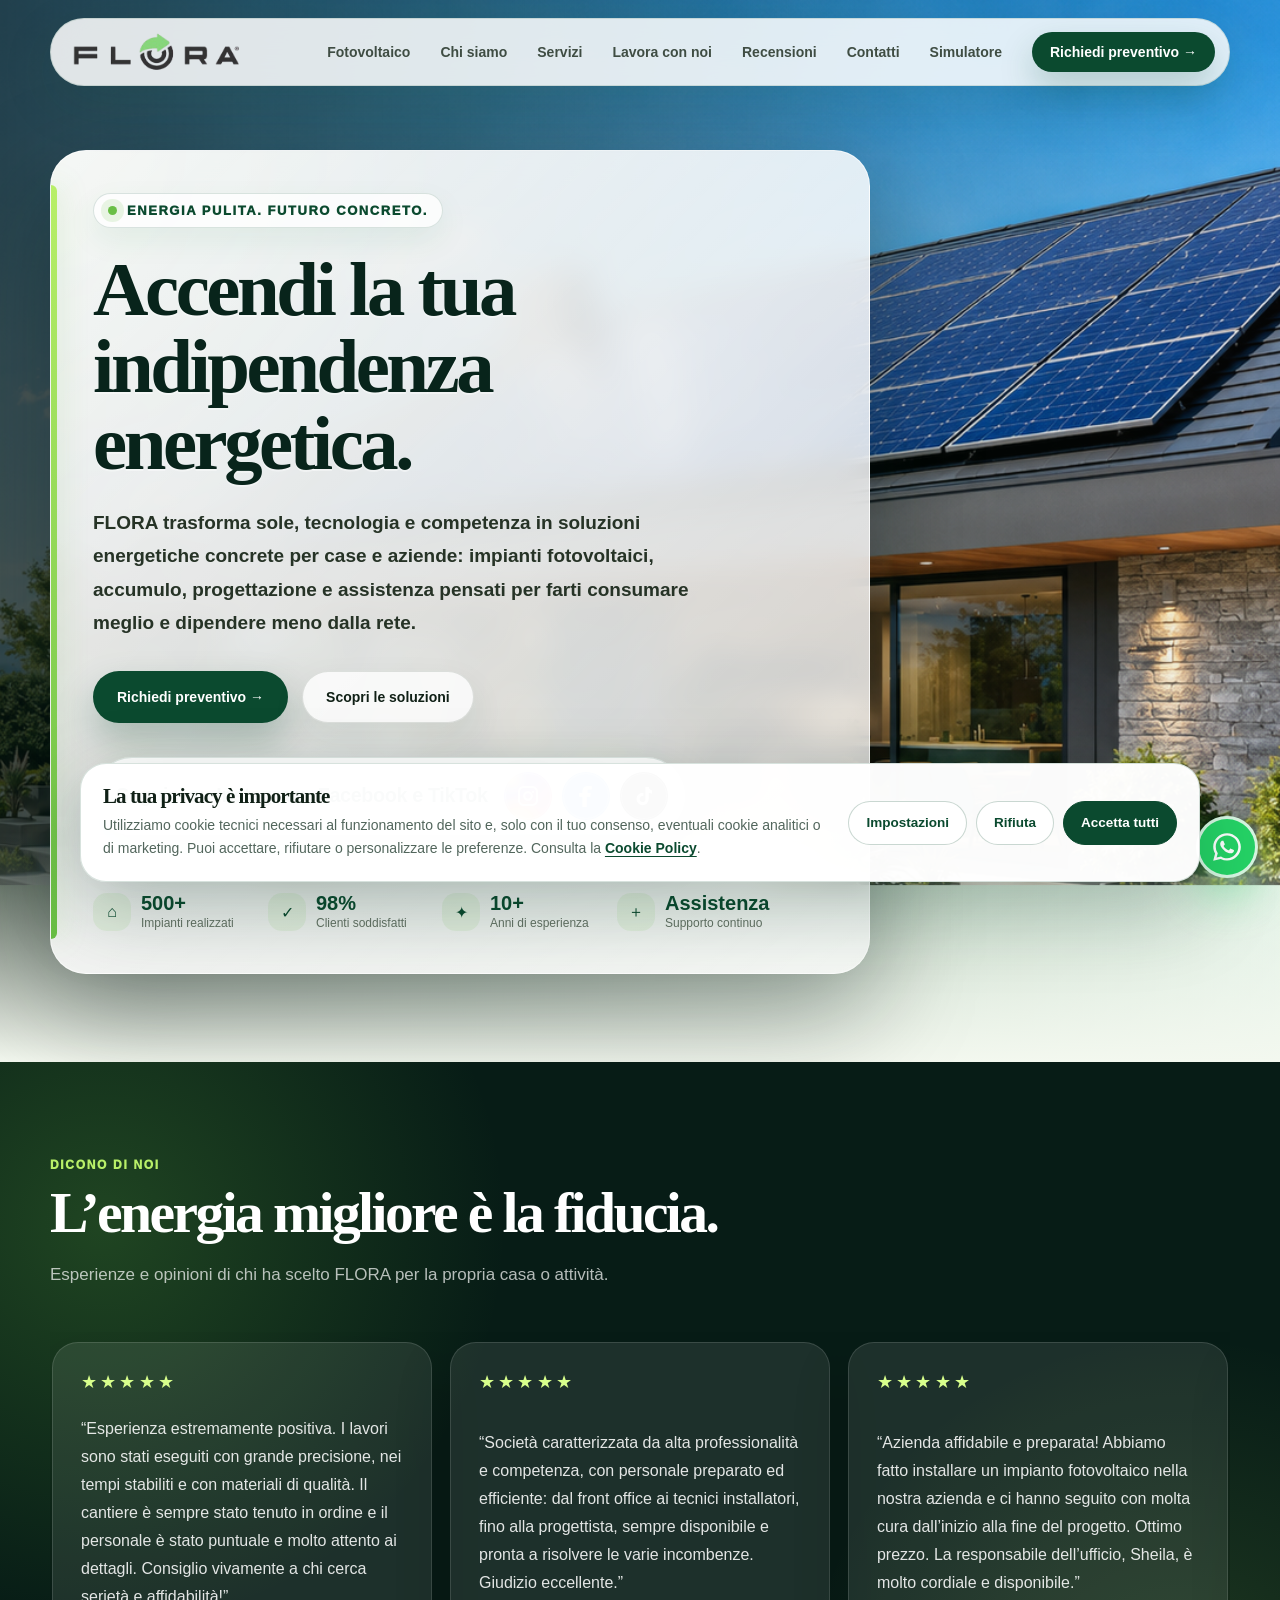
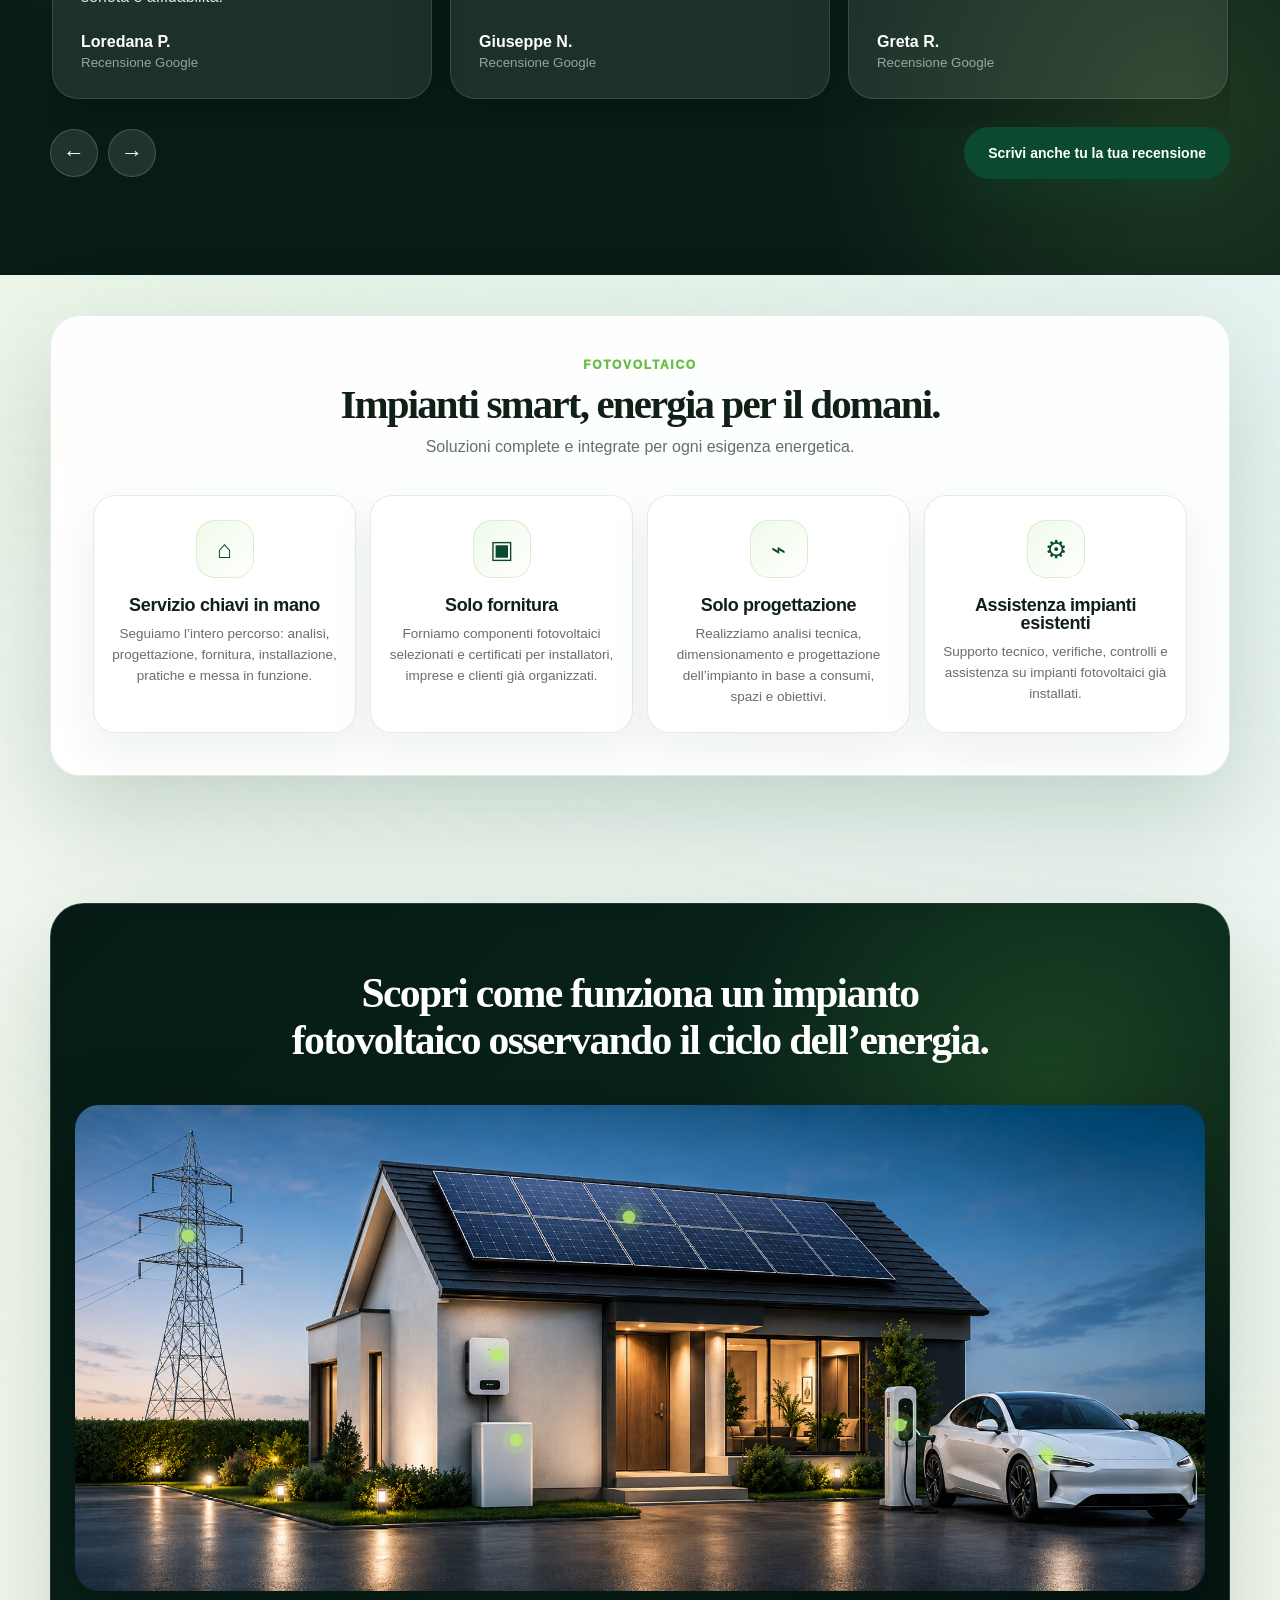
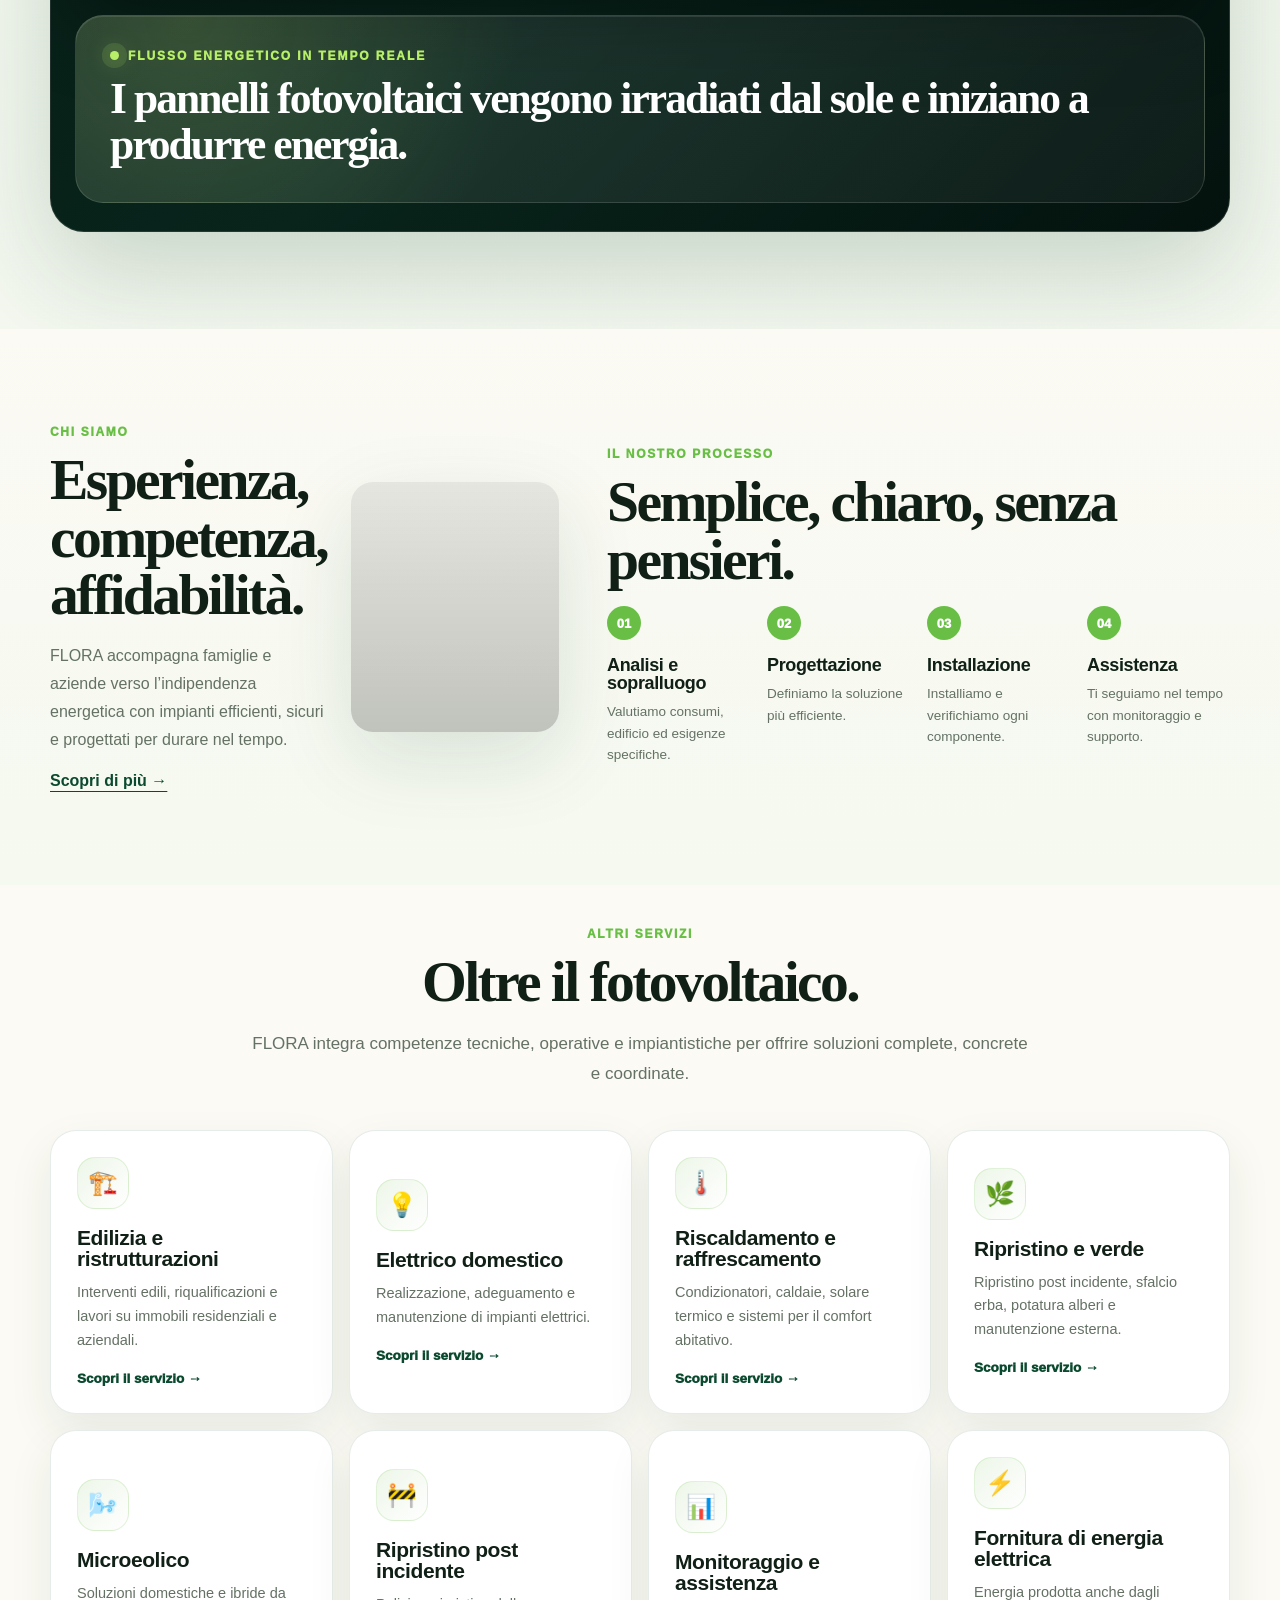
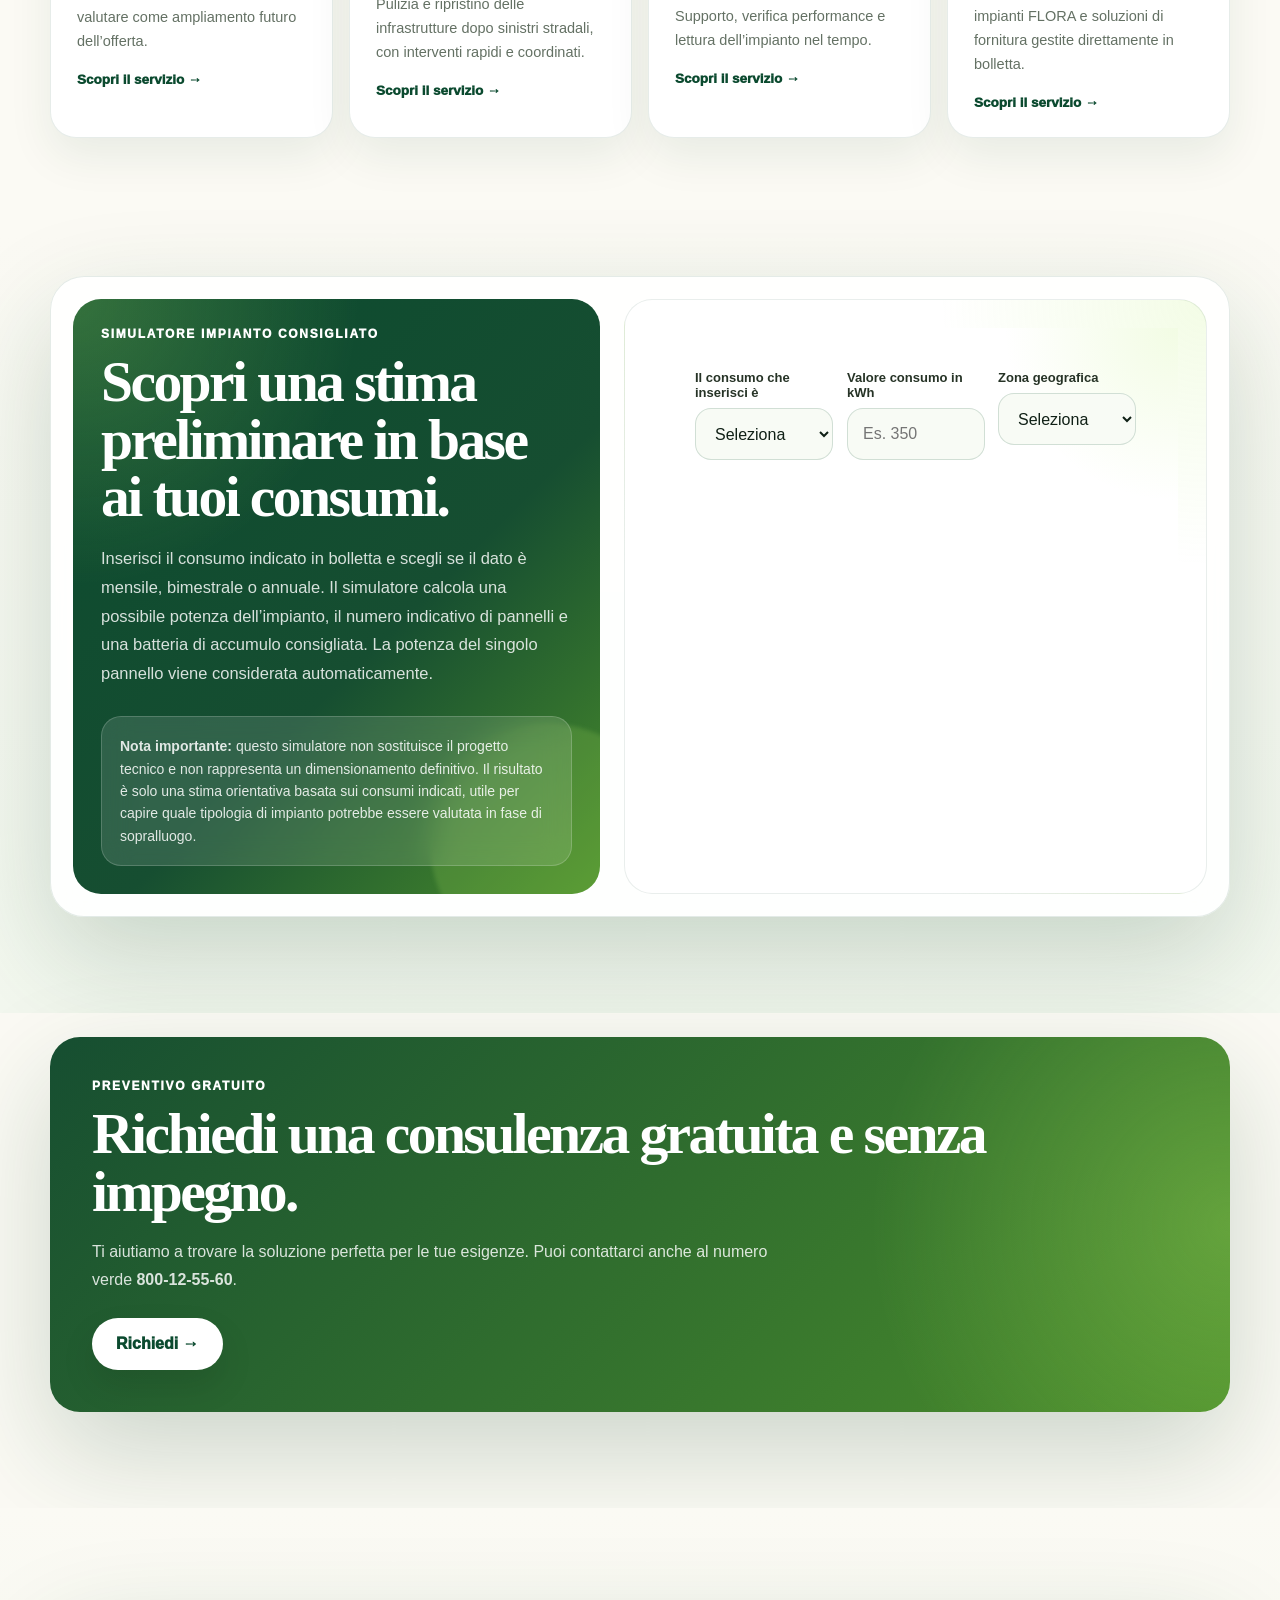
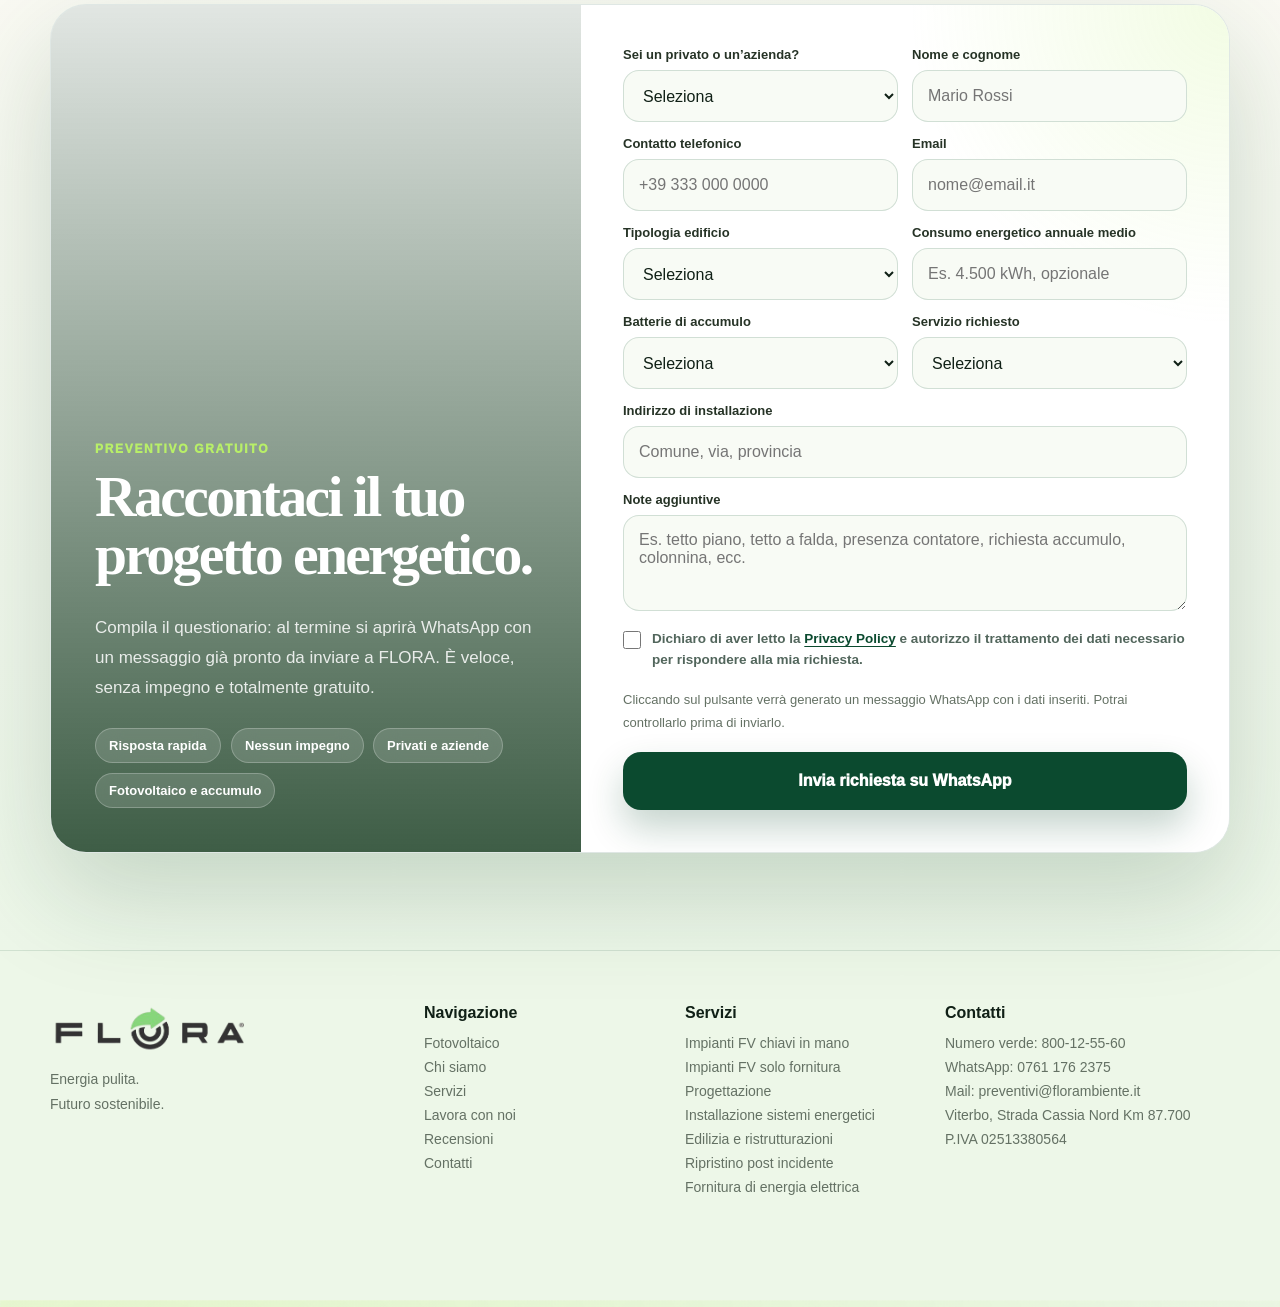
==== commit 2537e8fc: "Add files via upload" ====
--- a/index.html
+++ b/index.html
@@ -264,6 +264,10 @@
       backdrop-filter: blur(16px);
       position: relative;
       overflow: hidden;
+    }
+
+    .mobile-hero-visual {
+      display: none;
     }
 
     .hero-content::before {
@@ -2176,6 +2180,31 @@
     .review-form-wrap.open { display: block; }
     .review-form { display: grid; grid-template-columns: 0.7fr 0.3fr; gap: 12px; }
     .review-form .full { grid-column: 1 / -1; }
+    .review-form .privacy-check {
+      display: flex;
+      flex-direction: row;
+      align-items: flex-start;
+      justify-content: flex-start;
+      gap: 10px;
+      width: 100%;
+      margin-top: 2px;
+      line-height: 1.5;
+    }
+
+    #reviewPrivacy {
+      width: 18px;
+      height: 18px;
+      min-height: 18px;
+      padding: 0;
+      margin: 1px 0 0;
+      flex: 0 0 18px;
+      border-radius: 4px;
+      accent-color: var(--green-dark);
+    }
+
+    .review-form .privacy-check span {
+      flex: 1;
+    }
     .review-status { display: none; margin-top: 14px; padding: 14px 16px; border-radius: 16px; background: var(--sage); color: var(--green-dark); font-weight: 750; }
     .review-status.visible { display: block; }
 
@@ -2336,6 +2365,7 @@
       .nav {
         width: calc(100% - 20px);
         border-radius: 22px;
+        padding: 9px 10px 9px 14px;
       }
 
       .logo-image {
@@ -2343,19 +2373,13 @@
       }
 
       .hero {
-        padding: 372px 0 58px;
+        padding: 94px 0 44px;
         align-items: flex-start;
         background: #f3f8ef;
       }
 
       .hero::before {
-        height: 410px;
-        bottom: auto;
-        background:
-          linear-gradient(180deg, rgba(4,18,14,0.08) 0%, rgba(4,18,14,0.12) 58%, #f3f8ef 100%),
-          url("./sfondo.png") 66% center/cover no-repeat;
-        animation: none;
-        transform: none;
+        display: none;
       }
 
       .hero::after {
@@ -2363,33 +2387,128 @@
       }
 
       .hero-content {
-        padding: 28px 22px;
-        border-radius: 28px;
-        background: rgba(255,255,255,0.96);
-        box-shadow: 0 24px 65px rgba(4,18,14,0.18);
+        padding: 22px 18px;
+        border-radius: 22px;
+        background: #ffffff;
+        box-shadow: 0 18px 45px rgba(4,18,14,0.13);
+      }
+
+      .mobile-hero-visual {
+        display: flex;
+        min-height: 245px;
+        margin-bottom: 14px;
+        padding: 16px;
+        align-items: flex-end;
+        border-radius: 24px;
+        overflow: hidden;
+        background:
+          linear-gradient(180deg, rgba(4,18,14,0.02) 32%, rgba(4,18,14,0.70) 100%),
+          url("./sfondo.png") center center/cover no-repeat;
+        box-shadow: 0 18px 45px rgba(4,18,14,0.18);
+      }
+
+      .mobile-hero-visual span {
+        display: inline-flex;
+        padding: 8px 11px;
+        border-radius: 999px;
+        background: rgba(255,255,255,0.92);
+        color: var(--green-dark);
+        font-size: 11px;
+        font-weight: 950;
+        letter-spacing: 0.06em;
+        text-transform: uppercase;
       }
 
       h1 {
-        font-size: 42px;
+        font-size: 35px;
+        line-height: 1.02;
+        margin-bottom: 16px;
       }
 
       h2 {
-        font-size: 34px;
+        font-size: 29px;
+        line-height: 1.06;
       }
 
       .hero-text,
       .section-head p {
-        font-size: 16px;
+        font-size: 15px;
+        line-height: 1.6;
+      }
+
+      .eyebrow {
+        margin-bottom: 16px;
+        padding: 8px 11px;
+        font-size: 10px;
+      }
+
+      .hero-actions {
+        gap: 9px;
+        margin-bottom: 20px;
+      }
+
+      .btn {
+        min-height: 48px;
+        padding: 0 18px;
+        font-size: 13px;
+      }
+
+      .social-follow-badge {
+        width: 100%;
+        margin-bottom: 20px;
+        padding: 12px 14px;
+        border-radius: 18px;
+        justify-content: space-between;
+        gap: 10px;
+        font-size: 13px;
+      }
+
+      .social-follow-badge strong {
+        max-width: 150px;
+        white-space: normal;
+      }
+
+      .social-icon {
+        width: 39px;
+        height: 39px;
+      }
+
+      .social-icon svg {
+        width: 20px;
+        height: 20px;
       }
 
       .hero-actions,
-      .hero-stats,
       .solar-services-grid,
       .process-steps,
       .form-grid,
       .footer-grid,
       .all-services-grid {
         grid-template-columns: 1fr;
+      }
+
+      .hero-stats {
+        grid-template-columns: repeat(2, minmax(0, 1fr));
+        gap: 12px 8px;
+        margin-top: 18px;
+      }
+
+      .hero-stat {
+        gap: 7px;
+      }
+
+      .stat-icon {
+        width: 32px;
+        height: 32px;
+        border-radius: 11px;
+      }
+
+      .hero-stat strong {
+        font-size: 16px;
+      }
+
+      .hero-stat span {
+        font-size: 10px;
       }
 
       .partner-intro,
@@ -2400,6 +2519,9 @@
       .review-form .full { grid-column: auto; }
       .review-card { flex-basis: 88%; }
       .reviews-actions { align-items: stretch; flex-direction: column; }
+      .review-form-wrap { padding: 16px; border-radius: 20px; }
+      .review-form { padding: 0; background: transparent; }
+      .review-card { min-height: 225px; padding: 22px; }
 
       .service-modal {
         padding: 10px;
@@ -2438,7 +2560,7 @@
       }
 
       section {
-        padding: 68px 0;
+        padding: 50px 0;
       }
 
       .solar-shell {
@@ -2446,8 +2568,24 @@
       }
 
       .solar-panel {
-        padding: 24px;
-        border-radius: 26px;
+        padding: 20px 16px;
+        border-radius: 22px;
+      }
+
+      .solar-service {
+        min-height: 0;
+        padding: 20px 16px;
+      }
+
+      form {
+        padding: 22px 18px;
+      }
+
+      .quote-info,
+      .simulator-copy,
+      .simulator-form-card,
+      .cta-card {
+        padding: 24px 20px;
       }
 
       .ecosystem-image-card {
@@ -2676,7 +2814,7 @@
 
     @media (max-width: 420px) {
       h1 {
-        font-size: 38px;
+        font-size: 33px;
       }
 
       .ecosystem-image-copy h2,
@@ -2757,6 +2895,9 @@
 
   <section class="hero">
     <div class="container">
+      <div class="mobile-hero-visual" aria-label="Impianto fotovoltaico FLORA">
+        <span>Fotovoltaico · Accumulo · Energia</span>
+      </div>
       <div class="hero-content">
         <div class="eyebrow reveal"><span></span> Energia pulita. Futuro concreto.</div>
 
@@ -3449,12 +3590,12 @@
       <div class="reveal">
         <h3>Servizi</h3>
         <div class="footer-links">
-          <span>Impianti chiavi in mano</span>
-          <span>Solo fornitura</span>
+          <span>Impianti FV chiavi in mano</span>
+          <span>Impianti FV solo fornitura</span>
           <span>Progettazione</span>
-          <span>Installazione e collaudo</span>
+          <span>Installazione sistemi energetici</span>
           <span>Edilizia e ristrutturazioni</span>
-          <span>Ripristino Post incidente</span>
+          <span>Ripristino post incidente</span>
           <span>Fornitura di energia elettrica</span>
         </div>
       </div>
@@ -3464,7 +3605,7 @@
         <div class="footer-links">
           <a href="tel:800125560">Numero verde: 800-12-55-60</a>
           <a href="https://wa.me/3907611762375">WhatsApp: 0761 176 2375</a>
-          <a href="mailto:preventivi@florambiente.it">preventivi@florambiente.it</a>
+          <a href="mailto:preventivi@florambiente.it">Mail: preventivi@florambiente.it</a>
           <span>Viterbo, Strada Cassia Nord Km 87.700</span>
           <span>P.IVA 02513380564</span>
         </div>
@@ -3551,7 +3692,7 @@
       const maxIndex = Math.max(0, total - reviewsPerView());
       reviewIndex = reviewIndex >= maxIndex ? 0 : reviewIndex + 1;
       updateReviews();
-    }, 10000);
+    }, 5000);
   }
 
   startReviewAutoplay();
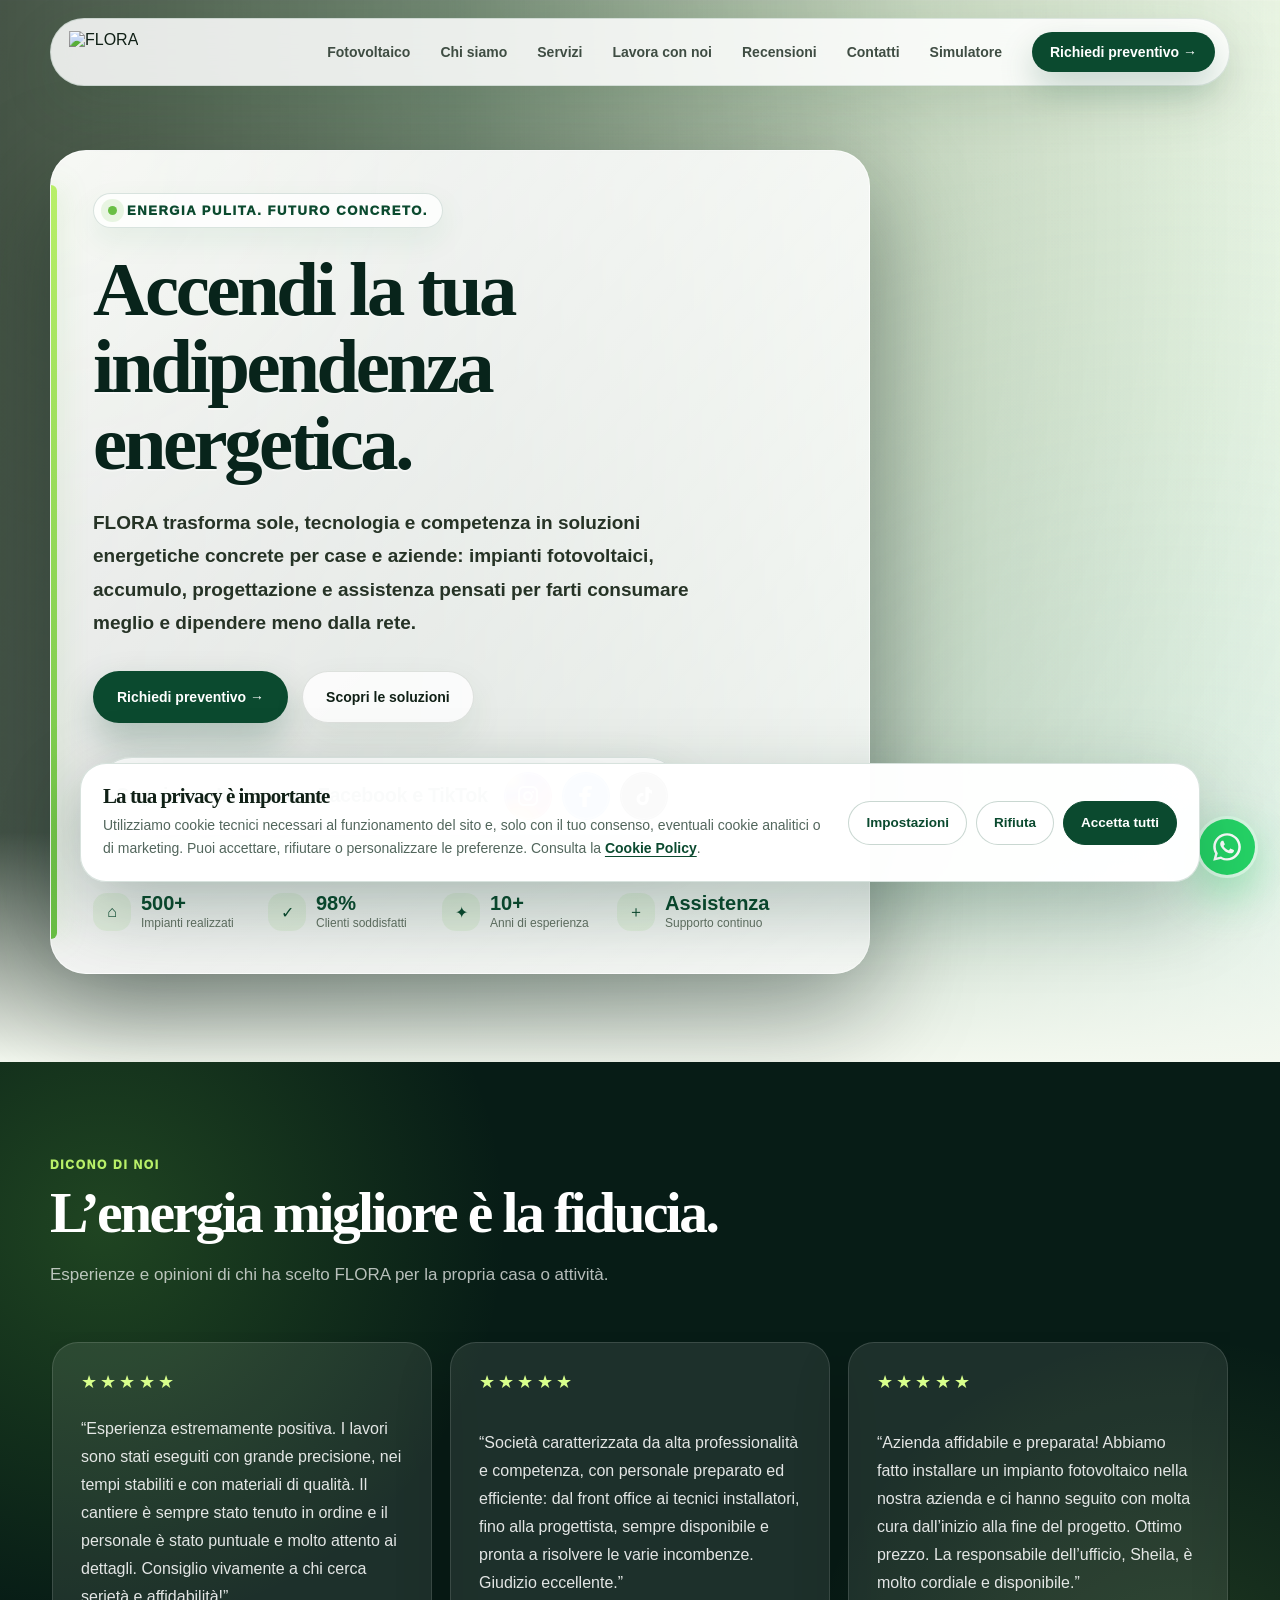
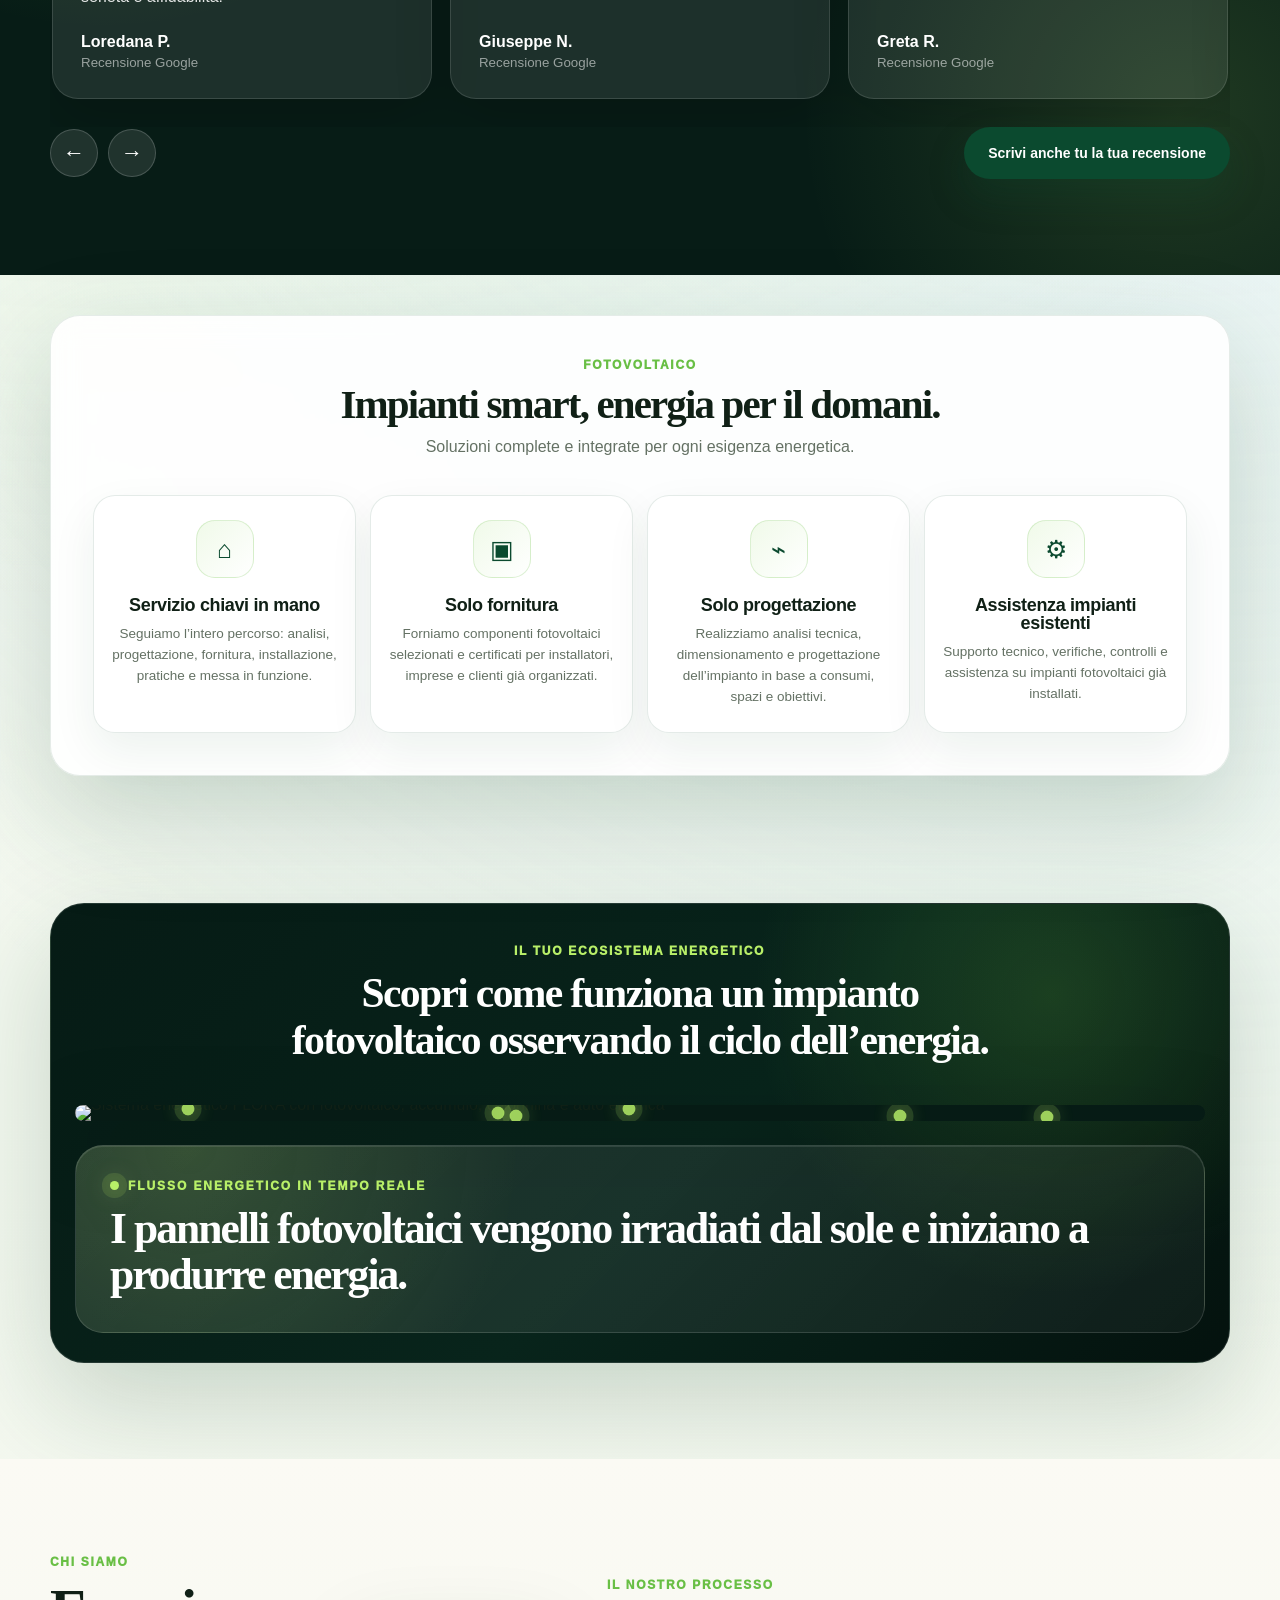
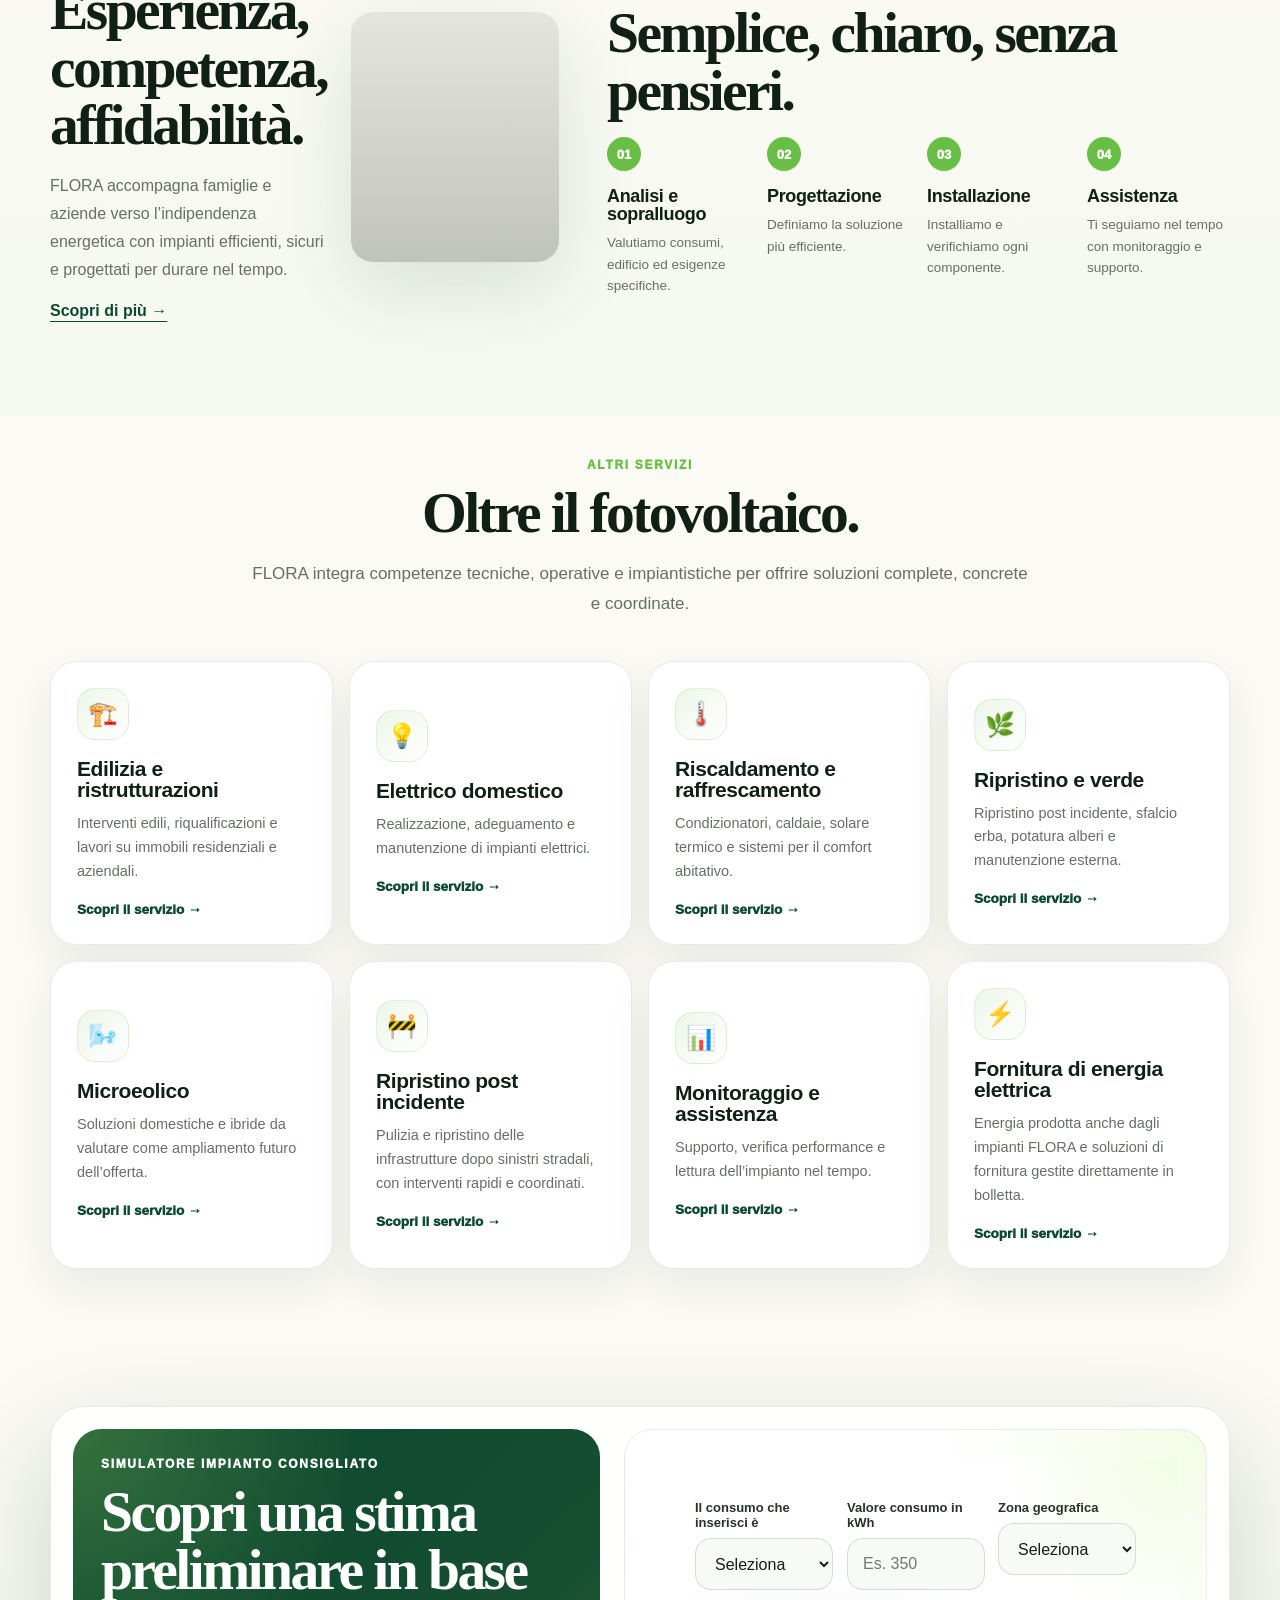
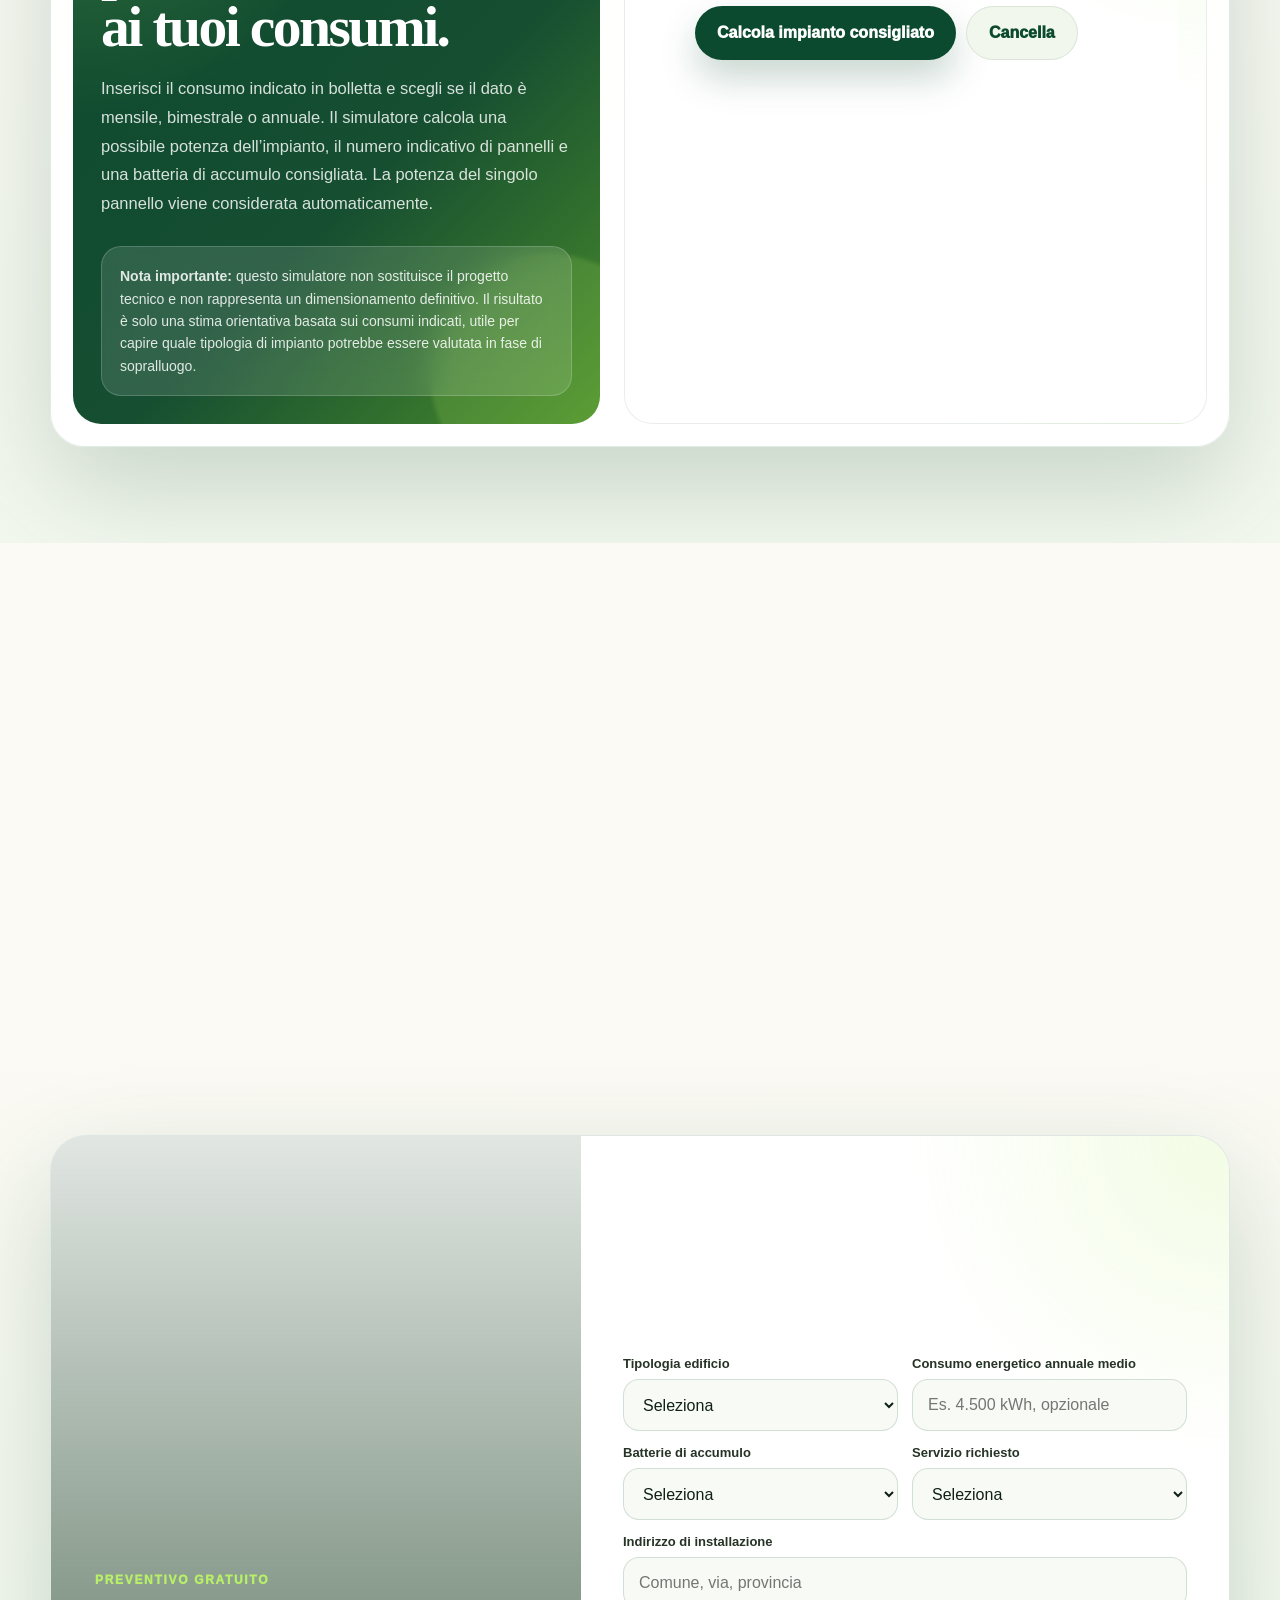
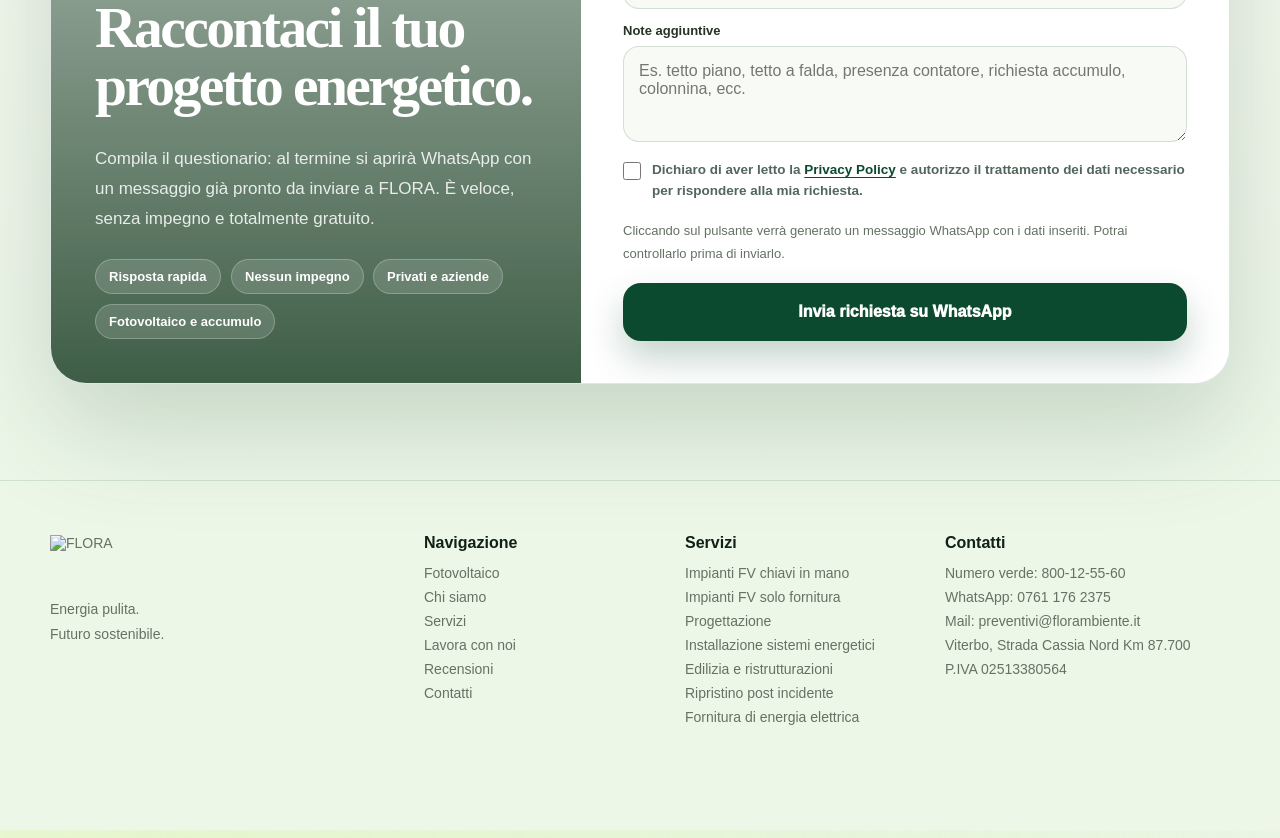
==== commit 24d9c614: "Add files via upload" ====
--- a/index.html
+++ b/index.html
@@ -2517,12 +2517,38 @@
       .review-form { grid-template-columns: 1fr; }
       .partner-form .full,
       .review-form .full { grid-column: auto; }
-      .review-card { flex-basis: 88%; }
+      .reviews-viewport {
+        padding-bottom: 22px;
+        touch-action: pan-y;
+      }
+      .reviews-track {
+        gap: 12px;
+        cursor: grab;
+        user-select: none;
+      }
+      .reviews-track.is-swiping {
+        cursor: grabbing;
+      }
+      .review-card {
+        flex-basis: calc((100% - 12px) / 2);
+        min-height: 190px;
+        padding: 16px 13px;
+        border-radius: 20px;
+      }
+      .review-stars {
+        font-size: 13px;
+        letter-spacing: 0.08em;
+      }
+      .review-card blockquote {
+        margin: 13px 0;
+        font-size: 12px;
+        line-height: 1.5;
+      }
+      .review-card strong { font-size: 13px; }
+      .review-card small { font-size: 10px; }
       .reviews-actions { align-items: stretch; flex-direction: column; }
       .review-form-wrap { padding: 16px; border-radius: 20px; }
       .review-form { padding: 0; background: transparent; }
-      .review-card { min-height: 225px; padding: 22px; }
-
       .service-modal {
         padding: 10px;
       }
@@ -3655,7 +3681,7 @@
   let reviewIndex = 0;
 
   function reviewsPerView() {
-    if (window.innerWidth <= 640) return 1;
+    if (window.innerWidth <= 640) return 2;
     if (window.innerWidth <= 980) return 2;
     return 3;
   }
@@ -3666,7 +3692,7 @@
     const maxIndex = Math.max(0, cards.length - reviewsPerView());
     reviewIndex = Math.min(reviewIndex, maxIndex);
     const card = cards[0];
-    const gap = 18;
+    const gap = window.innerWidth <= 640 ? 12 : 18;
     const step = card ? card.getBoundingClientRect().width + gap : 0;
     reviewsTrack.style.transform = `translateX(-${reviewIndex * step}px)`;
   }
@@ -3700,6 +3726,35 @@
   if (reviewsTrack) {
     reviewsTrack.addEventListener("mouseenter", () => clearInterval(reviewAutoplay));
     reviewsTrack.addEventListener("mouseleave", startReviewAutoplay);
+
+    let swipeStartX = 0;
+    let swipeStartY = 0;
+
+    reviewsTrack.addEventListener("touchstart", (event) => {
+      const touch = event.touches[0];
+      swipeStartX = touch.clientX;
+      swipeStartY = touch.clientY;
+      reviewsTrack.classList.add("is-swiping");
+      clearInterval(reviewAutoplay);
+    }, { passive: true });
+
+    reviewsTrack.addEventListener("touchend", (event) => {
+      const touch = event.changedTouches[0];
+      const deltaX = touch.clientX - swipeStartX;
+      const deltaY = touch.clientY - swipeStartY;
+      reviewsTrack.classList.remove("is-swiping");
+
+      if (Math.abs(deltaX) > 45 && Math.abs(deltaX) > Math.abs(deltaY)) {
+        const total = reviewsTrack.querySelectorAll(".review-card").length;
+        const maxIndex = Math.max(0, total - reviewsPerView());
+        reviewIndex = deltaX < 0
+          ? Math.min(maxIndex, reviewIndex + 1)
+          : Math.max(0, reviewIndex - 1);
+        updateReviews();
+      }
+
+      startReviewAutoplay();
+    }, { passive: true });
   }
 
   if (openReviewForm) openReviewForm.addEventListener("click", () => {
@@ -3808,49 +3863,49 @@
       title: "Edilizia e ristrutturazioni",
       description: "FLORA coordina interventi edili completi per abitazioni, condomìni e immobili aziendali, seguendo le lavorazioni dalla preparazione del cantiere fino alle finiture.",
       items: ["Ristrutturazioni interne ed esterne", "Demolizioni, murature e opere di ripristino", "Pavimenti, rivestimenti e finiture", "Coperture, impermeabilizzazioni e isolamento", "Tinteggiature e riqualificazione degli ambienti"],
-      images: ["flora-nuova-sede.webp", "flora-magazzino-operativo.webp", "flora-uffici-team.webp"]
+      images: ["edilizia-ristrutturazione-interni.png", "edilizia-copertura-impermeabilizzazione.png", "edilizia-risultato-finale.png"]
     },
     elettrico: {
       title: "Impianti elettrici",
       description: "Progettiamo, realizziamo e adeguiamo impianti elettrici per ambienti domestici e piccole attività, con attenzione alla sicurezza, all’efficienza e alla conformità dell’impianto.",
       items: ["Nuovi impianti e rifacimenti completi", "Quadri elettrici e sistemi di protezione", "Illuminazione interna ed esterna", "Adeguamenti e manutenzioni", "Integrazione con fotovoltaico e sistemi smart"],
-      images: ["impianto.png", "flora-magazzino-operativo.webp", "flora-uffici-team.webp"]
+      images: ["elettrico-quadro-protezioni.png", "elettrico-posa-cablaggio.png", "elettrico-illuminazione-smart.png"]
     },
     clima: {
       title: "Riscaldamento e raffrescamento",
       description: "Soluzioni su misura per il comfort e il contenimento dei consumi, dalla scelta della tecnologia alla posa, al collaudo e all’assistenza successiva.",
       items: ["Climatizzatori e pompe di calore", "Caldaie e sistemi ibridi", "Solare termico", "Manutenzione e controllo degli impianti", "Sostituzione e riqualificazione energetica"],
-      images: ["flora-nuova-sede.webp", "impianto.png", "flora-magazzino-operativo.webp"]
+      images: ["clima-pompa-di-calore.png", "clima-caldaia-sistema-ibrido.png", "clima-solare-termico.png"]
     },
     verde: {
       title: "Ripristino e manutenzione del verde",
       description: "Interveniamo sulle aree esterne per mantenerle sicure, ordinate e pienamente fruibili, organizzando personale, mezzi e smaltimento dei materiali di risulta.",
       items: ["Sfalcio dell’erba e pulizia delle aree", "Potatura di alberi e arbusti", "Rimozione di vegetazione infestante", "Ripristino di spazi esterni", "Raccolta e gestione dei materiali di risulta"],
-      images: ["flora-magazzino-operativo.webp", "flora-nuova-sede.webp", "sfondo.png"]
+      images: ["verde-sfalcio-ripristino.png", "verde-potatura-alberi.png", "verde-spazio-ripristinato.png"]
     },
     microeolico: {
       title: "Microeolico",
       description: "Valutiamo la fattibilità di piccoli impianti eolici e sistemi ibridi, verificando le caratteristiche del luogo, il fabbisogno energetico e l’integrazione con il fotovoltaico.",
       items: ["Analisi preliminare del sito", "Valutazione della risorsa eolica", "Studio di soluzioni domestiche e aziendali", "Integrazione con fotovoltaico e accumulo", "Supporto tecnico per la configurazione"],
-      images: ["sfondo.png", "impianto.png", "flora-nuova-sede.webp"]
+      images: ["microeolico-impianto-domestico.png", "microeolico-analisi-sito.png", "microeolico-sistema-ibrido.png"]
     },
     "post-incidente": {
       title: "Ripristino post incidente",
       description: "FLORA interviene dopo i sinistri per mettere in sicurezza, pulire e ripristinare strade e infrastrutture, coordinando rapidamente uomini, mezzi e materiali.",
       items: ["Messa in sicurezza dell’area", "Pulizia della sede stradale", "Rimozione di detriti e materiali", "Ripristino di elementi danneggiati", "Interventi rapidi e coordinati"],
-      images: ["flora-magazzino-operativo.webp", "flora-nuova-sede.webp", "flora-uffici-team.webp"]
+      images: ["incidente-messa-in-sicurezza.png", "incidente-pulizia-stradale.png", "incidente-ripristino-infrastrutture.png"]
     },
     monitoraggio: {
       title: "Monitoraggio e assistenza",
       description: "Seguiamo gli impianti nel tempo per controllarne il funzionamento, individuare anomalie e aiutare il cliente a mantenere prestazioni e continuità operativa.",
       items: ["Controllo della produzione energetica", "Verifica delle prestazioni", "Individuazione di anomalie", "Assistenza tecnica e amministrativa", "Manutenzione programmata"],
-      images: ["impianto.png", "flora-uffici-team.webp", "flora-magazzino-operativo.webp"]
+      images: ["monitoraggio-controllo-remoto.png", "monitoraggio-verifica-tecnica.png", "monitoraggio-assistenza-cliente.png"]
     },
     energia: {
       title: "Fornitura di energia elettrica",
       description: "FLORA produce energia da fonti rinnovabili attraverso i propri impianti fotovoltaici e mette a disposizione un servizio dedicato alla fornitura di energia elettrica, gestita direttamente tramite la bolletta.",
       items: ["Fornitura di energia elettrica", "Energia proveniente anche da produzione fotovoltaica", "Gestione del servizio tramite bolletta", "Analisi dei consumi del cliente", "Assistenza nella scelta dell’offerta più adatta"],
-      images: ["impianto.png", "flora-nuova-sede.webp", "flora-uffici-team.webp"]
+      images: ["energia-produzione-fotovoltaica.png", "energia-bolletta-consumi.png", "energia-consulenza-offerta.png"]
     }
   };
 
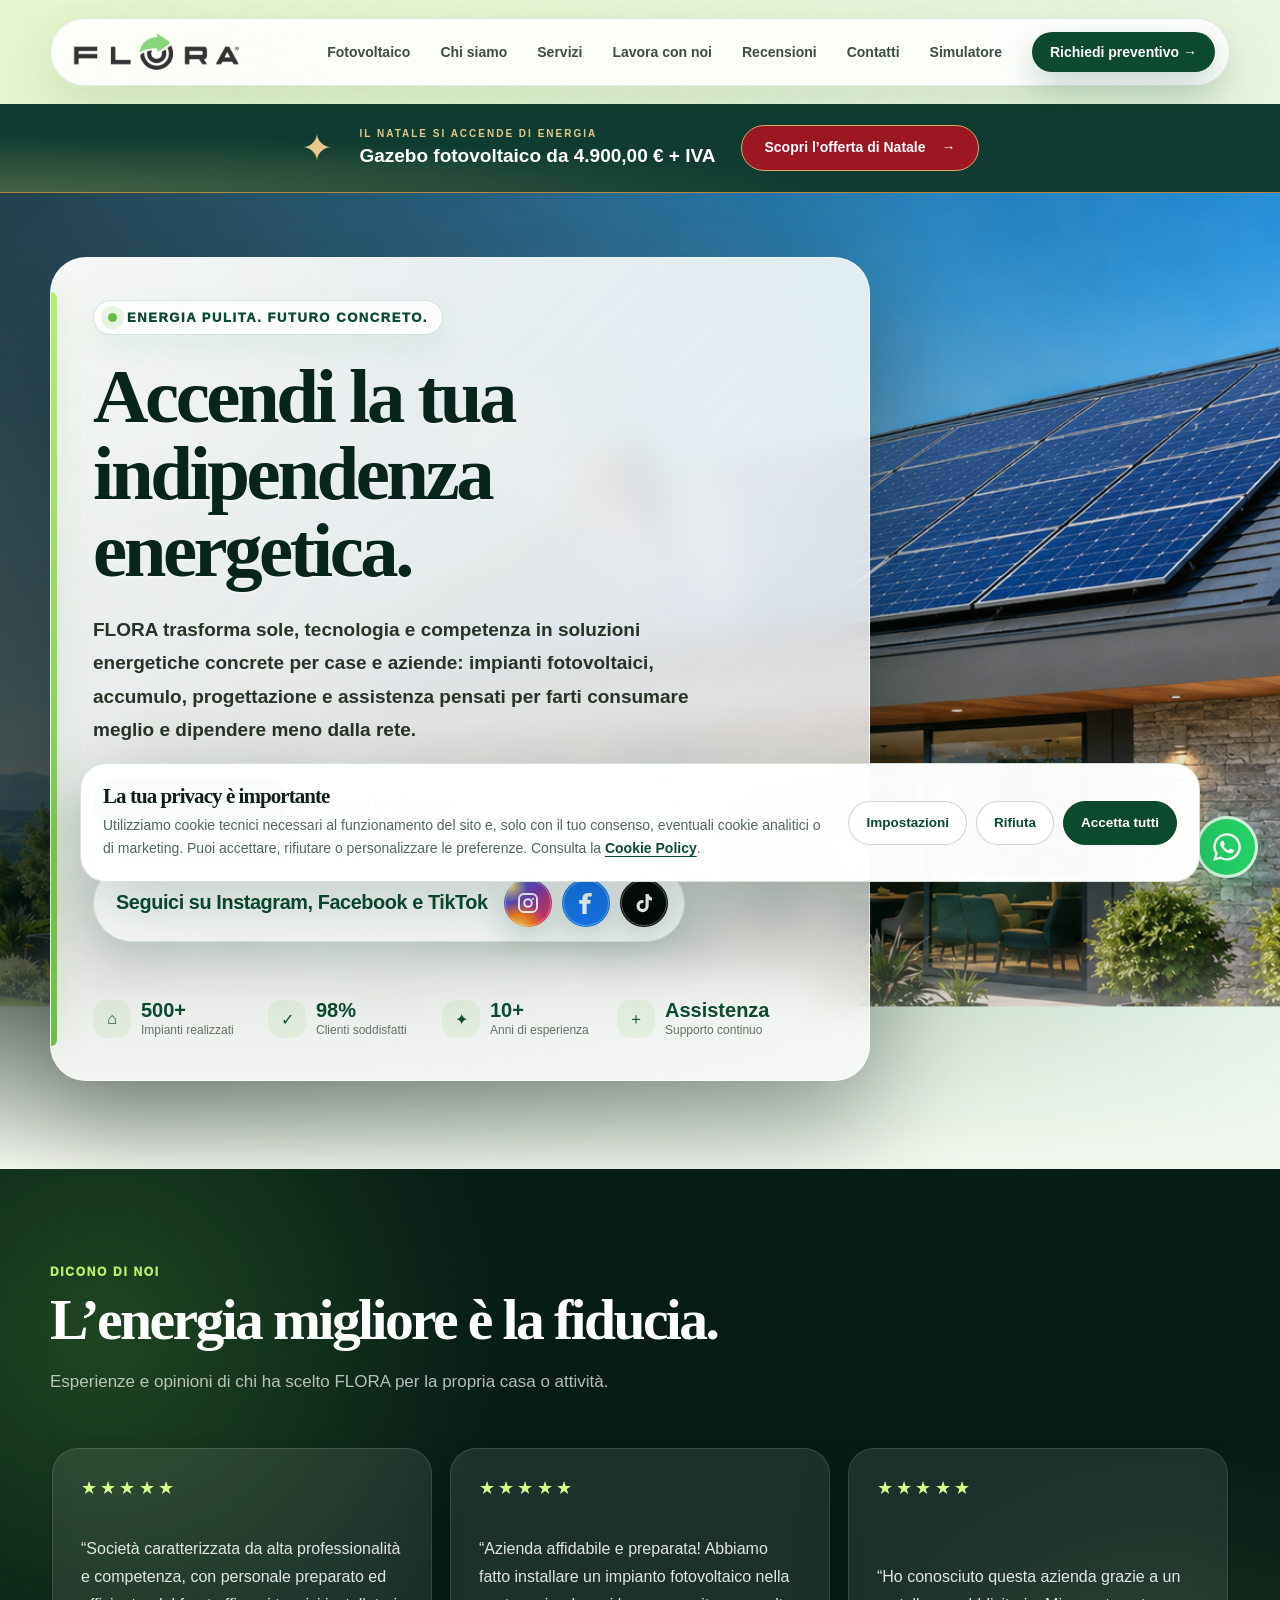
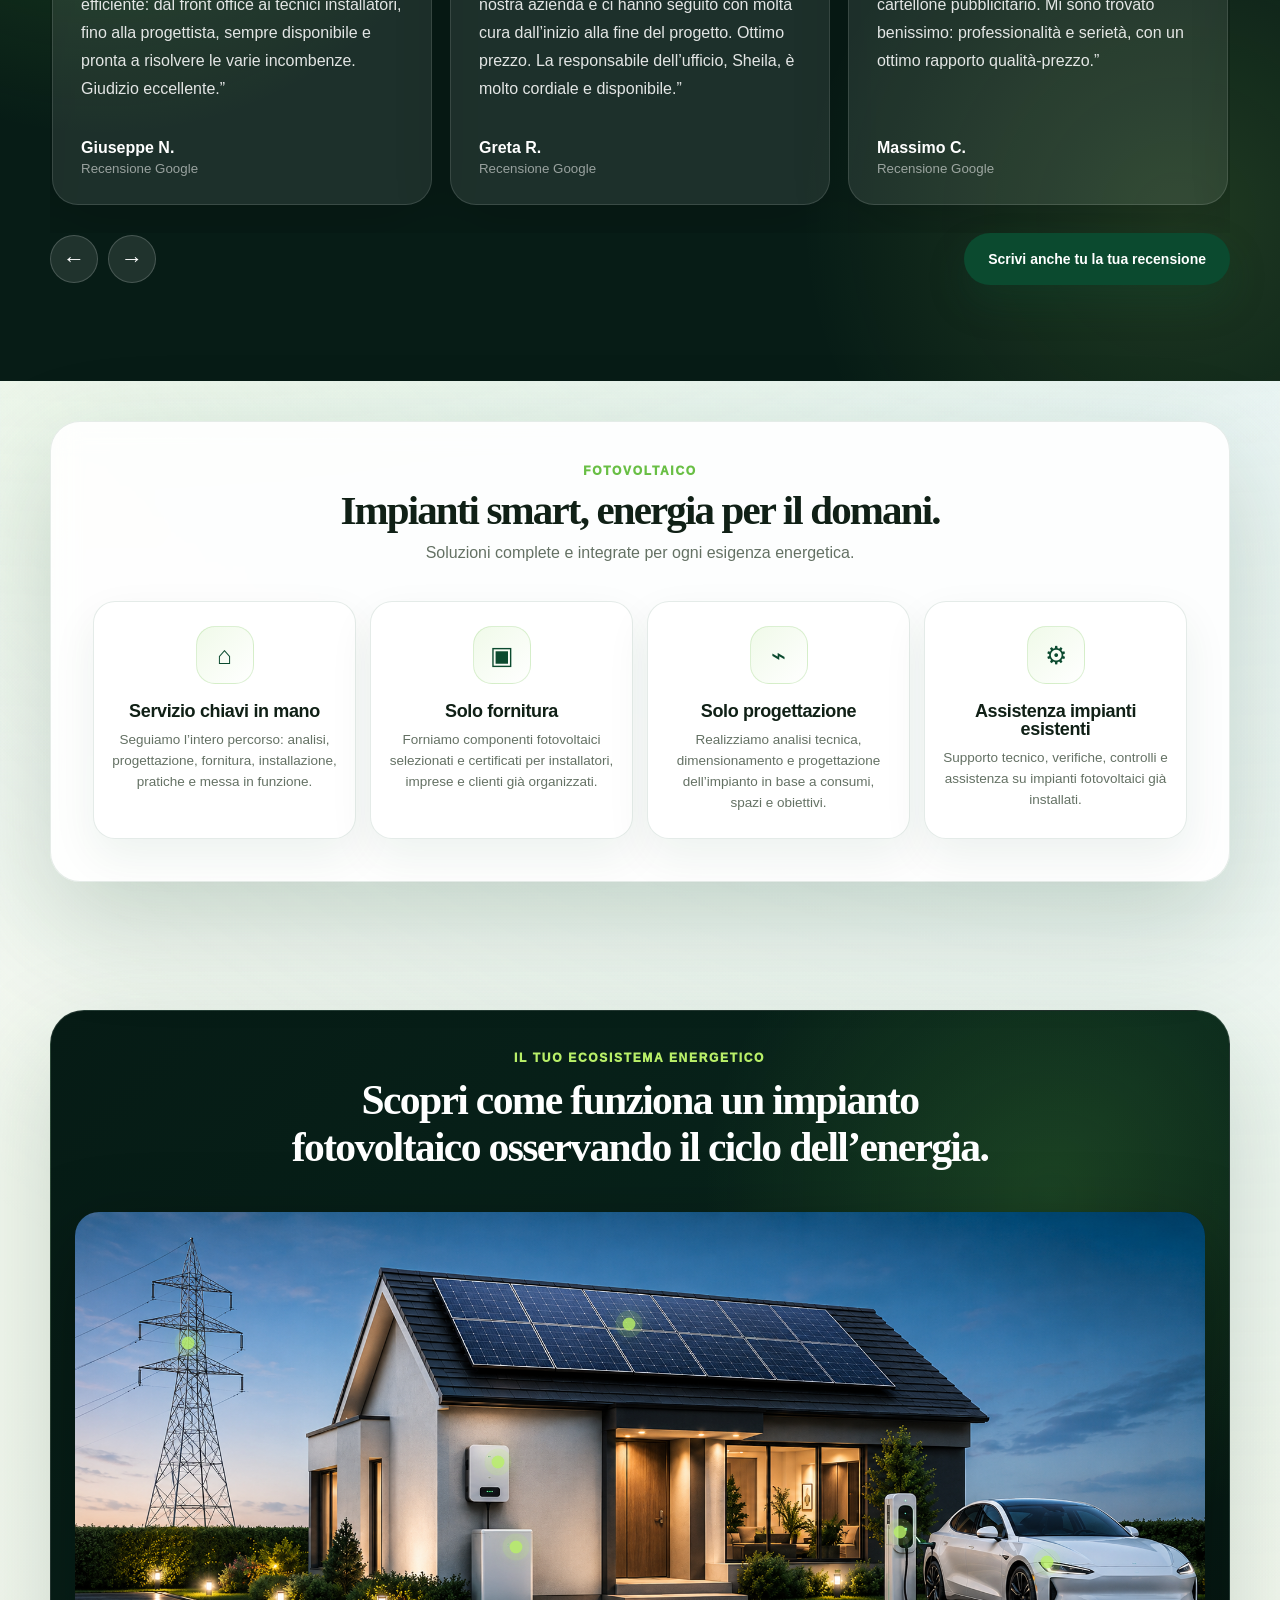
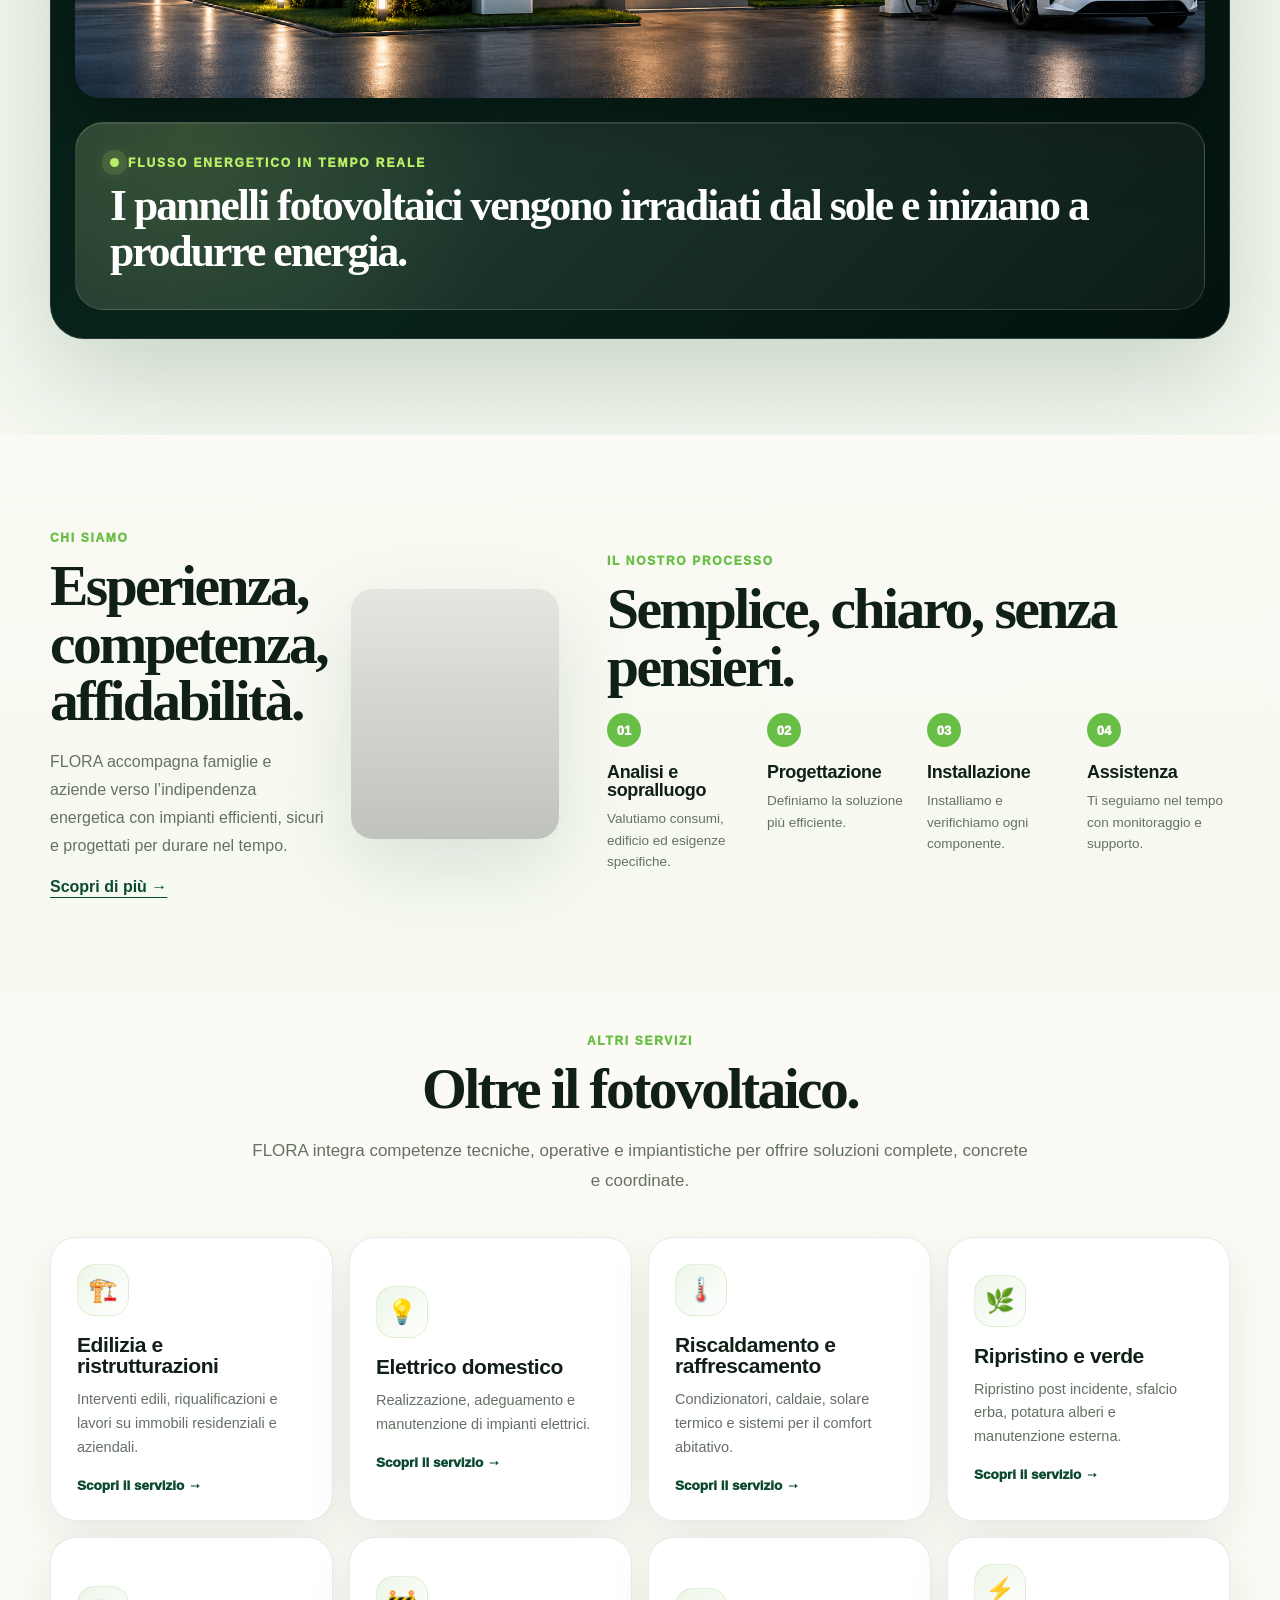
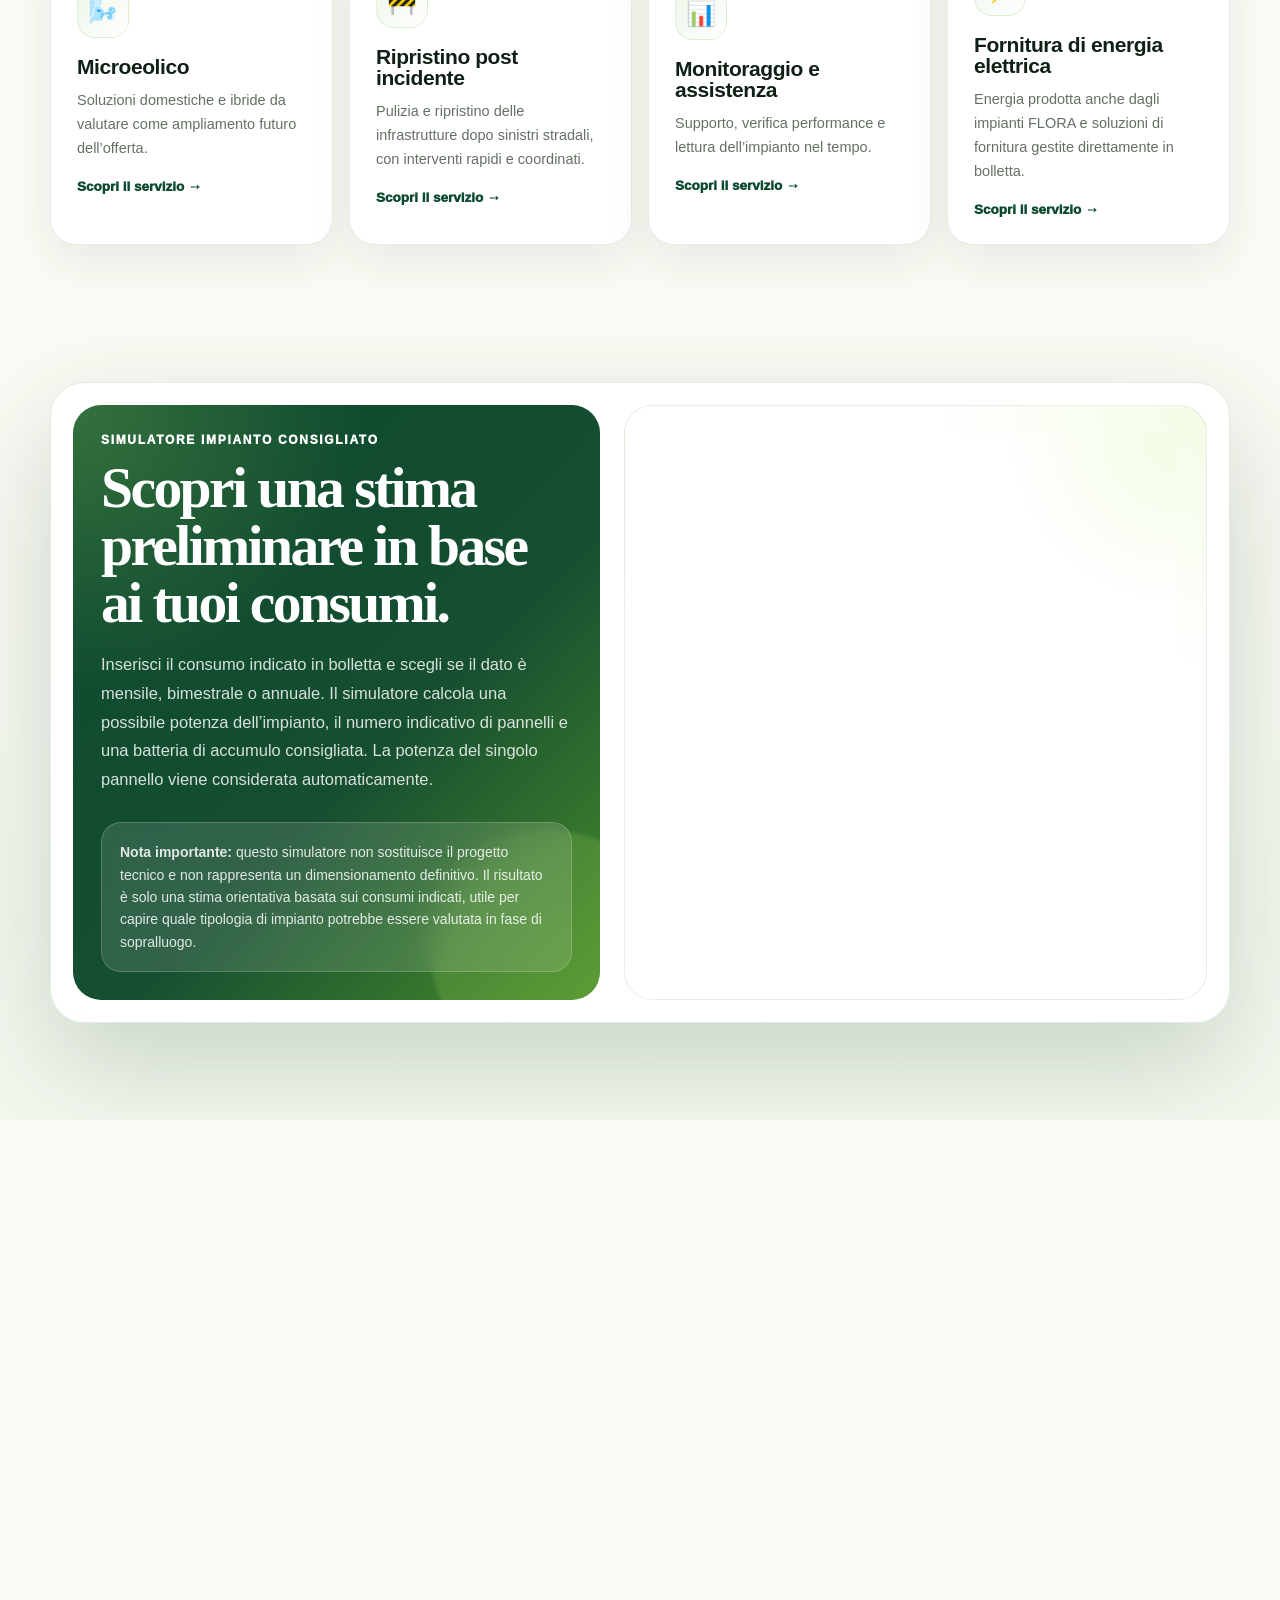
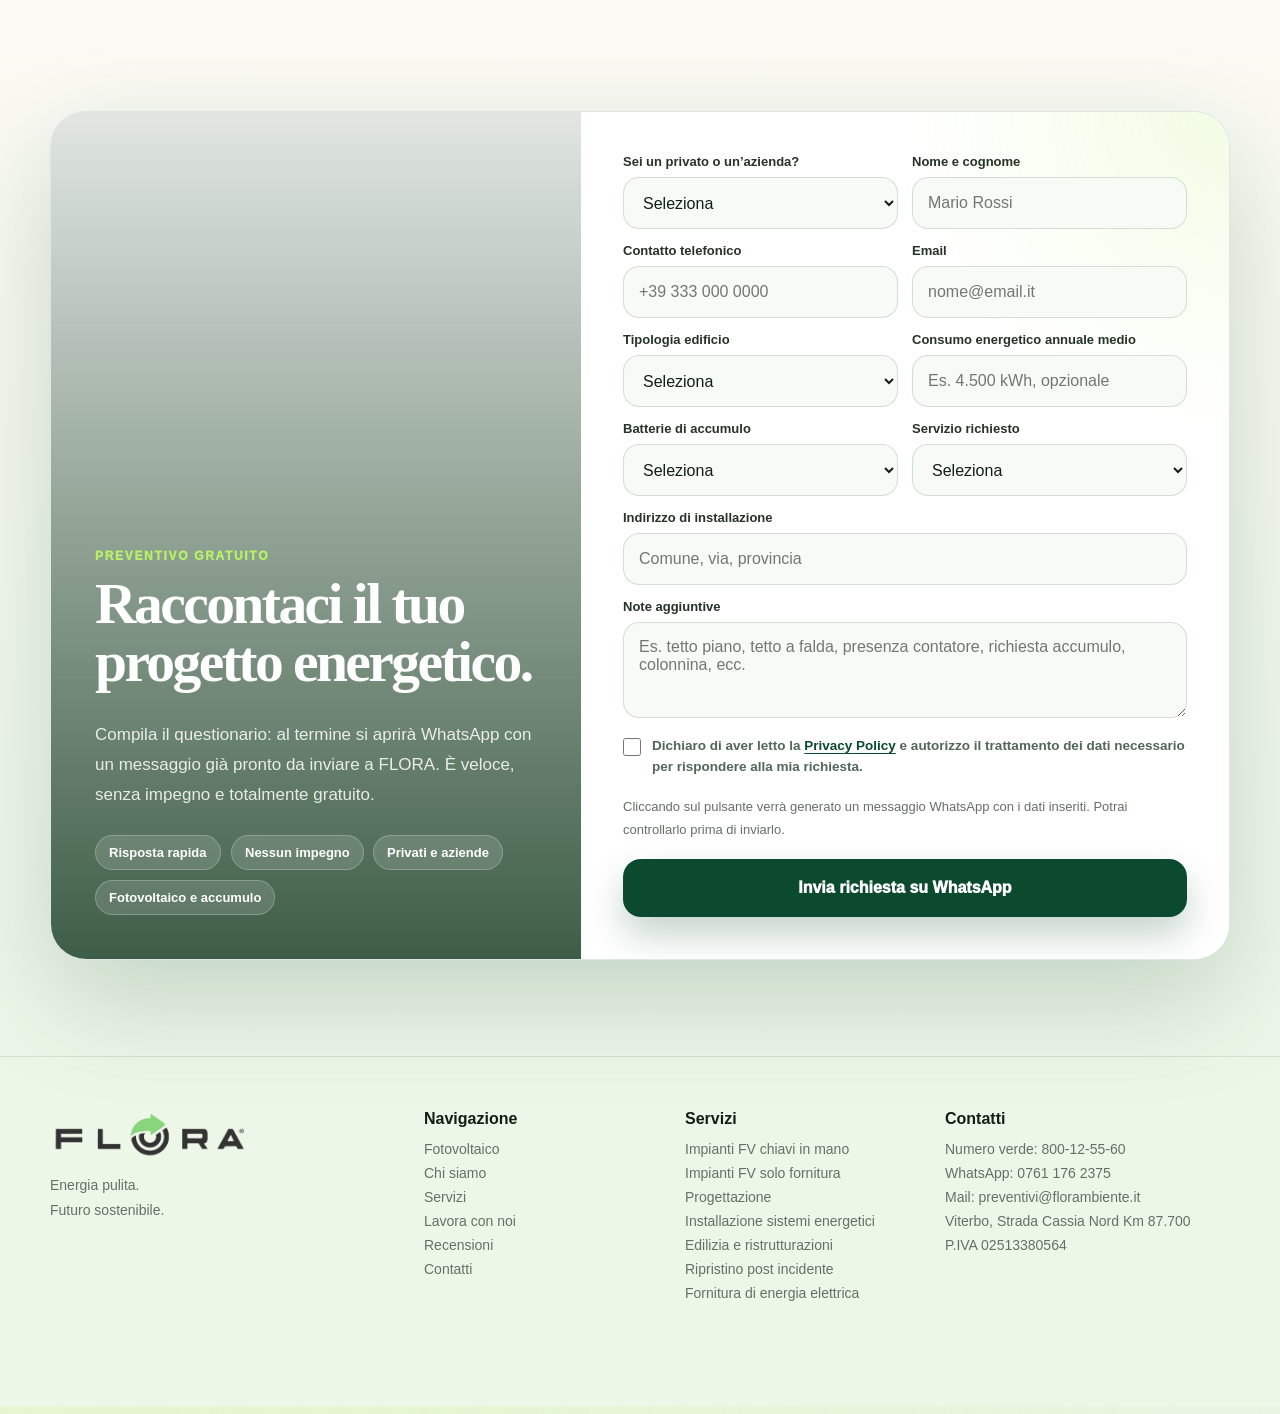
==== commit 5a05262e: "Add files via upload" ====
--- a/index.html
+++ b/index.html
@@ -7,6 +7,7 @@
   <title>FLORA | Soluzioni fotovoltaiche per abitazioni e aziende</title>
   <meta name="description" content="FLORA progetta, fornisce e installa impianti fotovoltaici chiavi in mano, batterie di accumulo, servizi energetici, edilizia e soluzioni integrate per casa e azienda." />
   <link rel="stylesheet" href="./privacy-cookie.css">
+  <link rel="stylesheet" href="./natale.css?v=20261022b">
 
   <style>
     :root {
@@ -2918,6 +2919,11 @@
 </header>
 
 <main>
+  <aside class="xmas-banner" aria-label="Offerta di Natale FLORA">
+    <span class="xmas-banner-star" aria-hidden="true">✦</span>
+    <div><span class="xmas-kicker">IL NATALE SI ACCENDE DI ENERGIA</span><strong>Gazebo fotovoltaico da 4.900,00 € + IVA</strong></div>
+    <a class="xmas-button" href="offerta-natale.html">Scopri l’offerta di Natale <span aria-hidden="true">→</span></a>
+  </aside>
 
   <section class="hero">
     <div class="container">
@@ -4339,5 +4345,6 @@
   });
 </script>
 <script src="./privacy-cookie.js"></script>
+<script src="./natale.js?v=20261022b" defer></script>
 </body>
 </html>
--- a/natale.css
+++ b/natale.css
@@ -0,0 +1,65 @@
+.xmas-page,.xmas-modal,.xmas-banner{--xm-green:#103c31;--xm-red:#9d1724;--xm-gold:#b58640;--xm-cream:#fcf8ef;--xm-ink:#16372f;font-family:"Segoe UI",Arial,sans-serif;color:var(--xm-ink);box-sizing:border-box}
+.xmas-page *,.xmas-modal *,.xmas-banner *{box-sizing:border-box}
+.xmas-button{display:inline-flex;align-items:center;justify-content:center;gap:16px;padding:15px 24px;border-radius:50px;background:var(--xm-red);color:#fff!important;font-size:15px;font-weight:650;line-height:1.4;text-decoration:none!important;border:1px solid transparent;transition:background .2s,transform .2s;cursor:pointer;text-align:center}
+.xmas-button:hover{background:#77121c;transform:translateY(-2px)}
+.xmas-button:focus-visible,.xmas-close:focus-visible,.xmas-page a:focus-visible{outline:3px solid #c59849;outline-offset:4px}
+.xmas-button-light{background:var(--xm-cream);color:var(--xm-green)!important}.xmas-button-light:hover{background:#eae1d0}
+.xmas-kicker{font-size:11px;font-weight:700;letter-spacing:2px;line-height:1.7;display:block;color:#936725}
+.xmas-banner{position:relative;display:flex;align-items:center;justify-content:center;gap:26px;background:radial-gradient(ellipse at 0 100%,#466246 0,transparent 45%),#103c31;padding:21px max(24px,calc((100% - 1180px)/2));color:white;overflow:hidden;border-bottom:1px solid #b58640;margin-top:104px}
+.xmas-banner + .hero{padding-top:64px;min-height:calc(100vh - 195px)}
+.xmas-banner .xmas-kicker{color:#e8ca8e;font-size:10px}.xmas-banner strong{display:block;font-size:19px;line-height:1.5}.xmas-banner-star{font-size:38px;color:#e8ca8e}.xmas-banner .xmas-button{flex-shrink:0;font-size:14px;padding:12px 22px;border-color:#d9ad67}
+.xmas-modal{padding:0;border:1px solid #e6dac3;border-radius:22px;width:min(900px,calc(100% - 32px));max-height:calc(100dvh - 32px);margin:auto;background:var(--xm-cream);box-shadow:0 24px 90px #0005;overflow:auto}
+.xmas-modal::backdrop{background:#071b16b8;backdrop-filter:blur(5px)}
+.xmas-modal-layout{display:grid;grid-template-columns:.95fr 1.05fr;min-height:560px}.xmas-modal-photo{position:relative;min-height:100%;background:#29483c}.xmas-modal-photo img{display:block;width:100%;height:100%;position:absolute;object-fit:cover;object-position:48% center}.xmas-modal-photo>span{position:absolute;bottom:12px;left:15px;color:#fff;background:#112c259c;border-radius:5px;padding:4px 8px;font-size:10px}
+.xmas-modal-copy{padding:44px 34px 34px;background:radial-gradient(circle at 100% 0,#e9ddc7 0,transparent 40%)}
+.xmas-modal h2{font-family:Georgia,serif;font-size:43px;letter-spacing:-1.5px;line-height:1.04;margin:16px 0}.xmas-modal h2 em{font-style:normal;color:var(--xm-red)}.xmas-modal-intro{font-size:16px;line-height:1.55;margin:0 0 20px}.xmas-modal h3{font-size:17px;margin:0 0 15px;line-height:1.4}
+.xmas-close{position:absolute;z-index:2;right:12px;top:10px;border:1px solid #ddd4c5;background:#fffdf7;color:#173b30;border-radius:50%;width:40px;height:40px;font:30px/1 Arial;cursor:pointer;display:grid;place-items:center}
+.xmas-checks{list-style:none;margin:0 0 20px;padding:0}.xmas-checks li{position:relative;padding-left:24px;font-size:14px;line-height:1.7;margin:5px 0}.xmas-checks li::before{content:'✓';color:#94702e;font-weight:700;position:absolute;left:0}
+.xmas-price{padding:14px 17px;margin:16px 0;background:#f0e5d3;border-radius:12px}.xmas-price>span{font-size:12px;display:block}.xmas-price strong{display:block;color:var(--xm-red);font:700 38px/1.3 Georgia,serif;letter-spacing:-1px}.xmas-price small{font:400 13px "Segoe UI",sans-serif;letter-spacing:0}.xmas-modal .xmas-button{display:flex;width:100%}
+body.xmas-page{margin:0;background:var(--xm-cream);font-size:16px;line-height:1.65}.xmas-page a{color:inherit;text-decoration:none}.xmas-page img{max-width:100%}.xmas-wrap{width:min(1180px,calc(100% - 48px));margin:auto}
+.xmas-nav{background:#fffdf7;border-bottom:1px solid #e6dfd1}.xmas-nav .xmas-wrap{min-height:90px;display:flex;align-items:center;justify-content:space-between;gap:24px}.xmas-nav img{width:180px;height:auto;display:block}.xmas-nav nav{display:flex;align-items:center;gap:24px;font-size:14px}.xmas-nav nav a:last-child{color:var(--xm-red);font-weight:700}
+.xmas-hero{position:relative;min-height:620px;display:flex;align-items:center;background:#d9dfd5;overflow:hidden}.xmas-hero>img{position:absolute;inset:0;width:100%;height:100%;object-fit:cover;object-position:65% center}.xmas-hero::after{content:'';position:absolute;inset:0;background:linear-gradient(90deg,#fcf8effa 0%,#fcf8eff0 28%,#fcf8ef80 49%,transparent 70%)}
+.xmas-hero .xmas-wrap{position:relative;z-index:1;padding-top:62px;padding-bottom:80px}.xmas-hero-copy{max-width:490px}.xmas-hero h1{font:400 clamp(42px,4.7vw,65px)/1.06 Georgia,serif;letter-spacing:-2px;margin:20px 0}.xmas-hero h1 em{font-style:normal;color:var(--xm-red)}.xmas-hero-copy>p{max-width:385px;font-size:17px;margin:18px 0}.xmas-hero-price{font-size:14px;margin:24px 0}.xmas-hero-price strong{font:700 46px/1.2 Georgia,serif;color:var(--xm-red);display:block;letter-spacing:-1px}.xmas-hero-price small{font:400 17px Arial;letter-spacing:0}.xmas-hero .xmas-caption{position:absolute;right:15px;bottom:8px;z-index:2;color:white;background:#102b23b3;font-size:10px;padding:3px 8px;border-radius:4px}
+.xmas-specs{display:grid;grid-template-columns:repeat(3,1fr);position:relative;z-index:2;margin-top:-28px;background:#fffdf7;border:1px solid #e4dac6;box-shadow:0 12px 40px #17362c12;border-radius:14px;padding:26px}.xmas-specs>div{padding:0 24px;border-right:1px solid #decdae}.xmas-specs>div:last-child{border:0}.xmas-specs strong{font:700 27px/1.4 Georgia,serif;display:block}.xmas-specs span{font-size:14px;color:#52645c}
+.xmas-section{padding:80px 0}.xmas-section h2{font:400 clamp(31px,3.4vw,43px)/1.15 Georgia,serif;letter-spacing:-1px;margin:12px 0 20px}.xmas-lead{max-width:680px;color:#53635c;margin:0 0 32px}.xmas-grid{display:grid;grid-template-columns:1fr 1fr;gap:36px;align-items:start}.xmas-card{background:white;border:1px solid #e6dfd1;border-radius:16px;padding:30px}.xmas-card h3{font:400 25px/1.3 Georgia,serif;margin:0 0 20px}.xmas-card dl{margin:0}.xmas-card dl>div{padding:12px 0;border-bottom:1px solid #ece5d8;display:grid;grid-template-columns:1fr 1fr;gap:18px}.xmas-card dl>div:last-child{border:0}.xmas-card dt{color:#617068;font-size:14px}.xmas-card dd{margin:0;font-size:14px;font-weight:600}.xmas-card .xmas-checks li{font-size:16px;margin:12px 0}.xmas-note{font-size:13px;color:#66746b;line-height:1.7;margin-top:20px}
+.xmas-contact{color:#fff7e9;background:radial-gradient(ellipse at 100% 0,#42654f 0,transparent 60%),#103c31;position:relative;overflow:hidden;border-top:1px solid #b58640;border-bottom:1px solid #b58640}.xmas-contact .xmas-kicker{color:#dfbd7a}.xmas-contact h2{margin-top:14px}.xmas-contact p{max-width:600px;color:#dfebe0}.xmas-contact-grid{display:grid;grid-template-columns:1.1fr 1fr;gap:60px;align-items:center}.xmas-contact-action{background:#ffffff0d;border:1px solid #ffffff30;border-radius:18px;padding:30px}.xmas-contact-action .xmas-button{width:100%}.xmas-contact-action small{display:block;color:#e2e9df;font-size:13px;line-height:1.65;margin:14px 0}.xmas-contact-action a.xmas-tel{display:inline-block;font-size:15px;text-decoration:underline}.xmas-steps{padding-left:22px;color:#e4eee4}.xmas-steps li{padding:5px 0}
+.xmas-faq{max-width:850px}.xmas-faq details{border-bottom:1px solid #dfd7c8;padding:20px 0}.xmas-faq summary{font-weight:650;cursor:pointer;padding-right:20px}.xmas-faq details p{color:#56665d;font-size:15px;max-width:730px}.xmas-footer{border-top:1px solid #ddd5c6;padding:30px 0;font-size:13px;color:#5b6c61}.xmas-footer .xmas-wrap{display:flex;justify-content:space-between;gap:20px;flex-wrap:wrap}.xmas-footer-links{display:flex;gap:18px;flex-wrap:wrap}.xmas-footer button{border:0;background:none;color:inherit;font:inherit;padding:0;text-decoration:underline;cursor:pointer}
+@media(max-width:760px){.xmas-banner{gap:14px;padding:18px 20px;flex-wrap:wrap}.xmas-banner-star{display:none}.xmas-banner>div{text-align:center}.xmas-banner strong{font-size:16px}.xmas-banner .xmas-button{padding:10px 18px}.xmas-modal{width:calc(100% - 24px);max-height:calc(100dvh - 24px);border-radius:16px}.xmas-modal-layout{display:block;min-height:0}.xmas-modal-photo{height:175px;min-height:0}.xmas-modal-photo img{object-position:center 45%}.xmas-modal-copy{padding:22px}.xmas-modal h2{font-size:34px;margin:10px 0}.xmas-modal h2 br{display:none}.xmas-modal-intro{font-size:14px;margin-bottom:12px}.xmas-modal h3{font-size:16px;margin-bottom:10px}.xmas-checks{margin-bottom:10px}.xmas-modal .xmas-kicker{font-size:9px;letter-spacing:1.5px}.xmas-price{margin:12px 0;padding:10px 14px}.xmas-price strong{font-size:33px}.xmas-wrap{width:calc(100% - 36px)}.xmas-nav .xmas-wrap{min-height:76px;gap:12px}.xmas-nav img{width:130px}.xmas-nav nav{gap:14px;font-size:12px}.xmas-nav nav a:nth-child(2){display:none}.xmas-hero{min-height:0;display:block;padding-top:260px;background:#fbf6eb}.xmas-hero>img{height:290px;object-position:center 42%}.xmas-hero::after{height:300px;background:linear-gradient(0deg,#fcf8ef 0%,transparent 40%)}.xmas-hero .xmas-wrap{padding-top:0;padding-bottom:48px}.xmas-hero-copy{max-width:none}.xmas-hero h1{font-size:43px;margin-top:12px;letter-spacing:-1.5px}.xmas-hero-copy>p{font-size:16px}.xmas-hero-price{margin:20px 0}.xmas-hero-price strong{font-size:40px}.xmas-hero .xmas-caption{top:8px;bottom:auto;font-size:9px}.xmas-specs{margin-top:0;padding:16px 8px;gap:0}.xmas-specs>div{padding:0 10px}.xmas-specs strong{font-size:21px}.xmas-specs span{font-size:11px;line-height:1.4;display:block}.xmas-section{padding:48px 0}.xmas-grid,.xmas-contact-grid{grid-template-columns:1fr;gap:22px}.xmas-card,.xmas-contact-action{padding:24px}.xmas-card dl>div{grid-template-columns:1fr 1fr;gap:12px}.xmas-contact-action .xmas-button{font-size:14px;padding:15px}.xmas-page .cookie-banner-inner{padding-bottom:16px}.xmas-footer .xmas-wrap{display:block}.xmas-footer-links{margin-top:16px}}
+@media(prefers-reduced-motion:reduce){.xmas-button{transition:none}.xmas-page{scroll-behavior:auto}}
+
+/* A luminous Christmas frame, drawn in CSS: no additional image downloads. */
+.xmas-modal{padding:15px;background:#103c31;border:1px solid #dfb66d;box-shadow:0 0 0 5px #b48d4930,0 28px 100px #0007;position:fixed}
+.xmas-modal-layout{border-radius:12px;overflow:hidden;background:var(--xm-cream)}
+.xmas-lights{position:absolute;inset:0;pointer-events:none;z-index:3;border:1px solid #d1b46b77;border-radius:20px;margin:7px}
+.xmas-bulb{display:block;position:absolute;width:7px;height:11px;border-radius:45% 45% 55% 55%;background:var(--bulb-color);box-shadow:0 0 7px 2px var(--bulb-color),0 0 17px 3px #f5d08190;animation:xmas-warmth 3.8s ease-in-out infinite alternate;animation-delay:var(--bulb-delay)}
+.xmas-bulb::before{content:'';position:absolute;top:-3px;left:1px;width:5px;height:4px;border-radius:1px;background:#88713d}
+.xmas-bulb-top{top:-4px;left:var(--position);transform:translateX(-50%)}
+.xmas-bulb-bottom{bottom:-4px;left:var(--position);transform:translateX(-50%) rotate(180deg)}
+.xmas-bulb-left{left:-4px;top:var(--position);transform:translateY(-50%) rotate(-90deg)}
+.xmas-bulb-right{right:-4px;top:var(--position);transform:translateY(-50%) rotate(90deg)}
+.xmas-close{z-index:4;right:27px;top:25px}
+.xmas-modal-copy{background:radial-gradient(circle at 100% 0,#e9ddc7 0,transparent 45%),var(--xm-cream)}
+@keyframes xmas-warmth{from{opacity:.7}to{opacity:1}}
+.xmas-gallery-section{background:linear-gradient(180deg,#fcf8ef,#f1eadb);border-bottom:1px solid #e4d8c2}
+.xmas-seasonal-intro{display:flex;align-items:center;gap:12px;color:#936725;font-size:12px;letter-spacing:2px;font-weight:700;margin-bottom:20px}
+.xmas-seasonal-intro::before,.xmas-seasonal-intro::after{content:'✦';font-size:22px;color:#b58640}
+.xmas-gallery{display:grid;grid-template-columns:1fr 1fr;gap:28px;margin-top:32px}
+.xmas-scene{margin:0;border-radius:20px;overflow:hidden;background:#fffdf7;box-shadow:0 14px 35px #16372f0d;border:1px solid #dfd3bc}
+.xmas-scene-image{display:block;position:relative;aspect-ratio:3/2;overflow:hidden;background:#dcd9cc}
+.xmas-scene-image img{display:block;width:100%;height:100%;object-fit:cover;transition:transform .5s}
+.xmas-scene:hover img{transform:scale(1.025)}
+.xmas-scene-badge{position:absolute;left:16px;bottom:16px;background:#103c31e8;color:#fff8e9;border:1px solid #d3b47b75;border-radius:30px;padding:7px 13px;font-size:11px;letter-spacing:.5px}
+.xmas-scene figcaption{padding:25px 28px}.xmas-scene h3{font:400 27px/1.2 Georgia,serif;margin:0 0 12px;letter-spacing:-.5px}.xmas-scene p{margin:0;color:#56665d;font-size:15px;line-height:1.7}
+.xmas-gallery-note{font-size:12px;color:#657368;line-height:1.8;margin:24px 0 0;max-width:900px}
+.xmas-gallery-cta{margin-top:28px}
+@media(max-width:760px){.xmas-modal{padding:12px}.xmas-modal-layout{border-radius:9px}.xmas-close{right:22px;top:22px;width:36px;height:36px}.xmas-lights{margin:5px}.xmas-bulb{width:6px;height:9px}.xmas-modal-photo{height:160px}.xmas-modal-copy{padding:20px}.xmas-gallery{grid-template-columns:1fr;gap:22px}.xmas-scene figcaption{padding:22px}.xmas-scene h3{font-size:26px}.xmas-seasonal-intro{font-size:10px;letter-spacing:1.2px}.xmas-gallery-cta .xmas-button{width:100%}}
+@media(prefers-reduced-motion:reduce){.xmas-bulb{animation:none;opacity:1}.xmas-scene-image img{transition:none}.xmas-scene:hover img{transform:none}}
+
+/* Keep the offer within its frame; allow only vertical scrolling when needed. */
+.xmas-modal{overflow-x:hidden;overflow-y:auto;overscroll-behavior-x:none}
+.xmas-modal-layout{grid-template-columns:minmax(0,.95fr) minmax(0,1.05fr);max-width:100%}
+.xmas-modal-layout>*{min-width:0}
+.xmas-close{width:56px;height:56px;border:3px solid #ad1728;color:#ad1728;background:#fffdf7;font-size:40px;font-weight:600;box-shadow:0 3px 12px #64131c20;right:25px;top:25px}
+.xmas-close:hover{background:#ad1728;color:white}
+.xmas-modal-copy>.xmas-kicker{padding-right:50px}
+@media(max-width:760px){.xmas-close{width:50px;height:50px;font-size:36px;right:21px;top:21px}.xmas-modal-copy>.xmas-kicker{padding-right:0}}
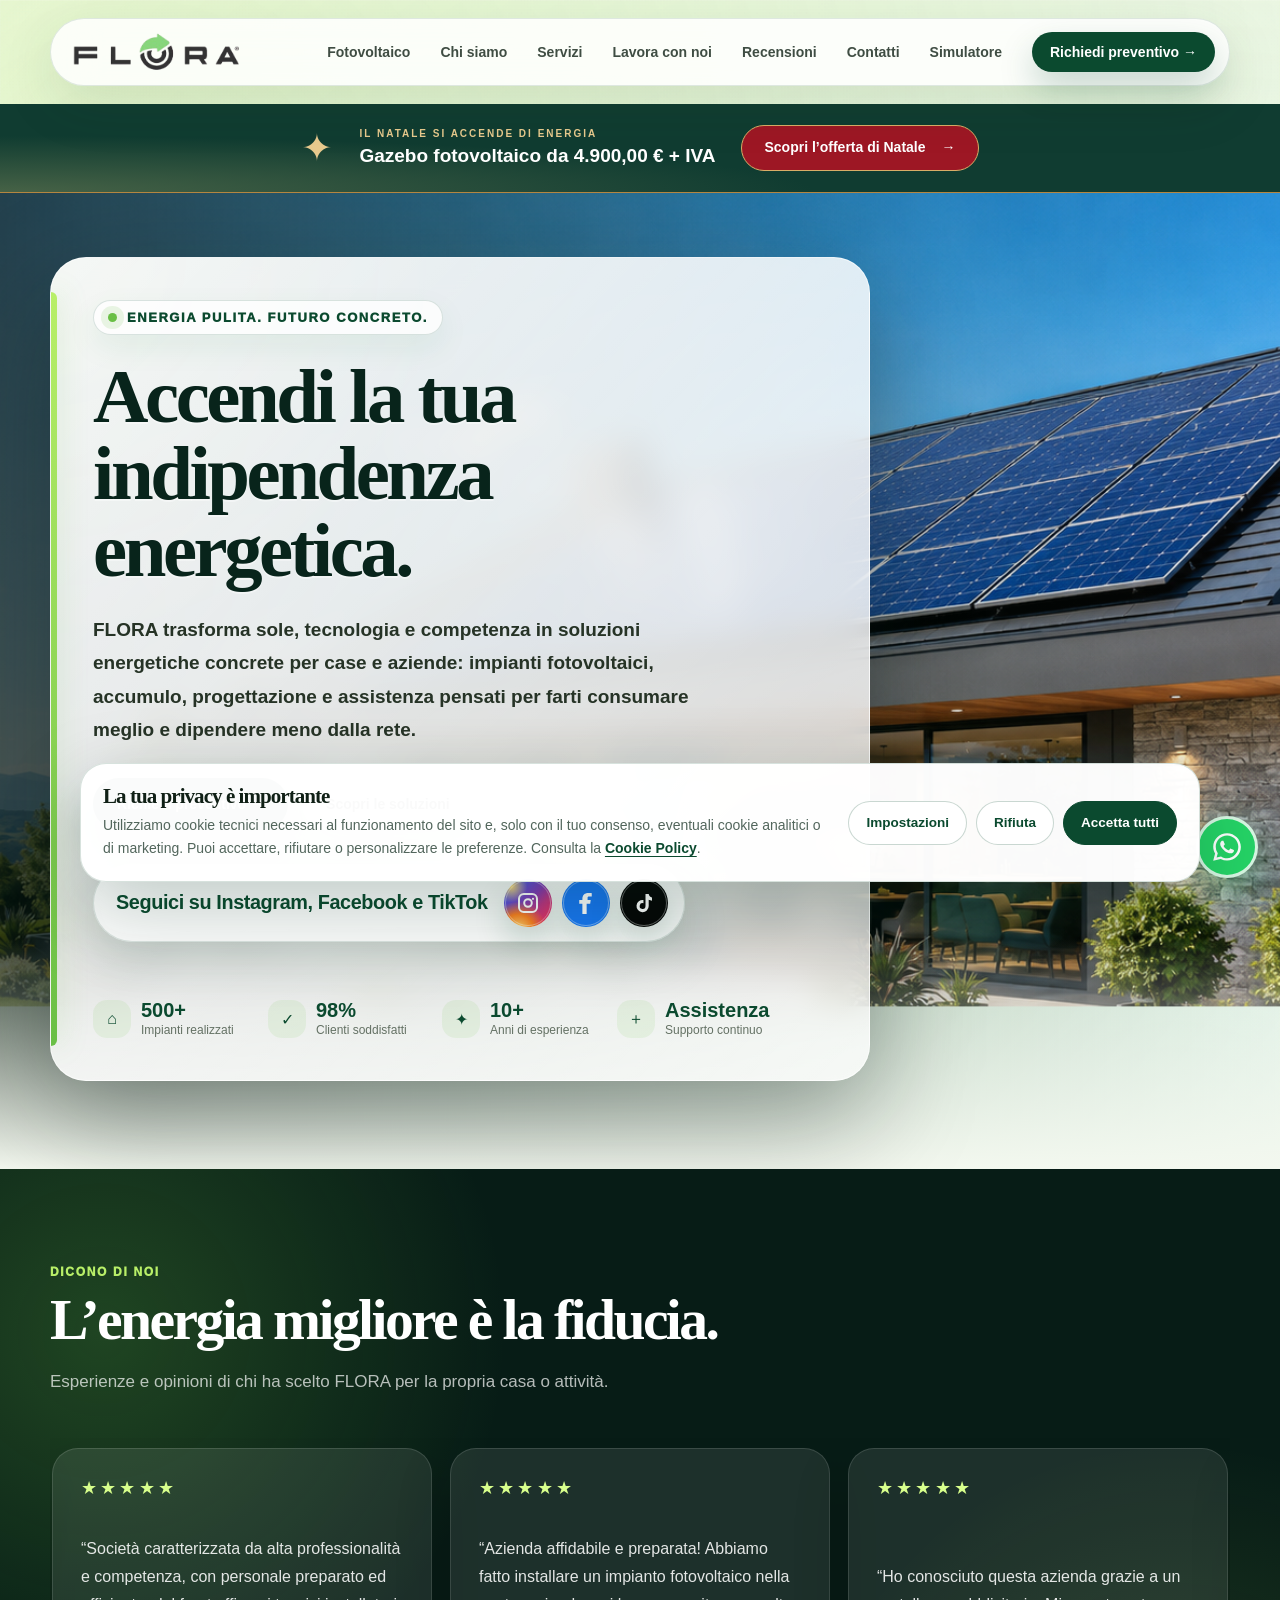
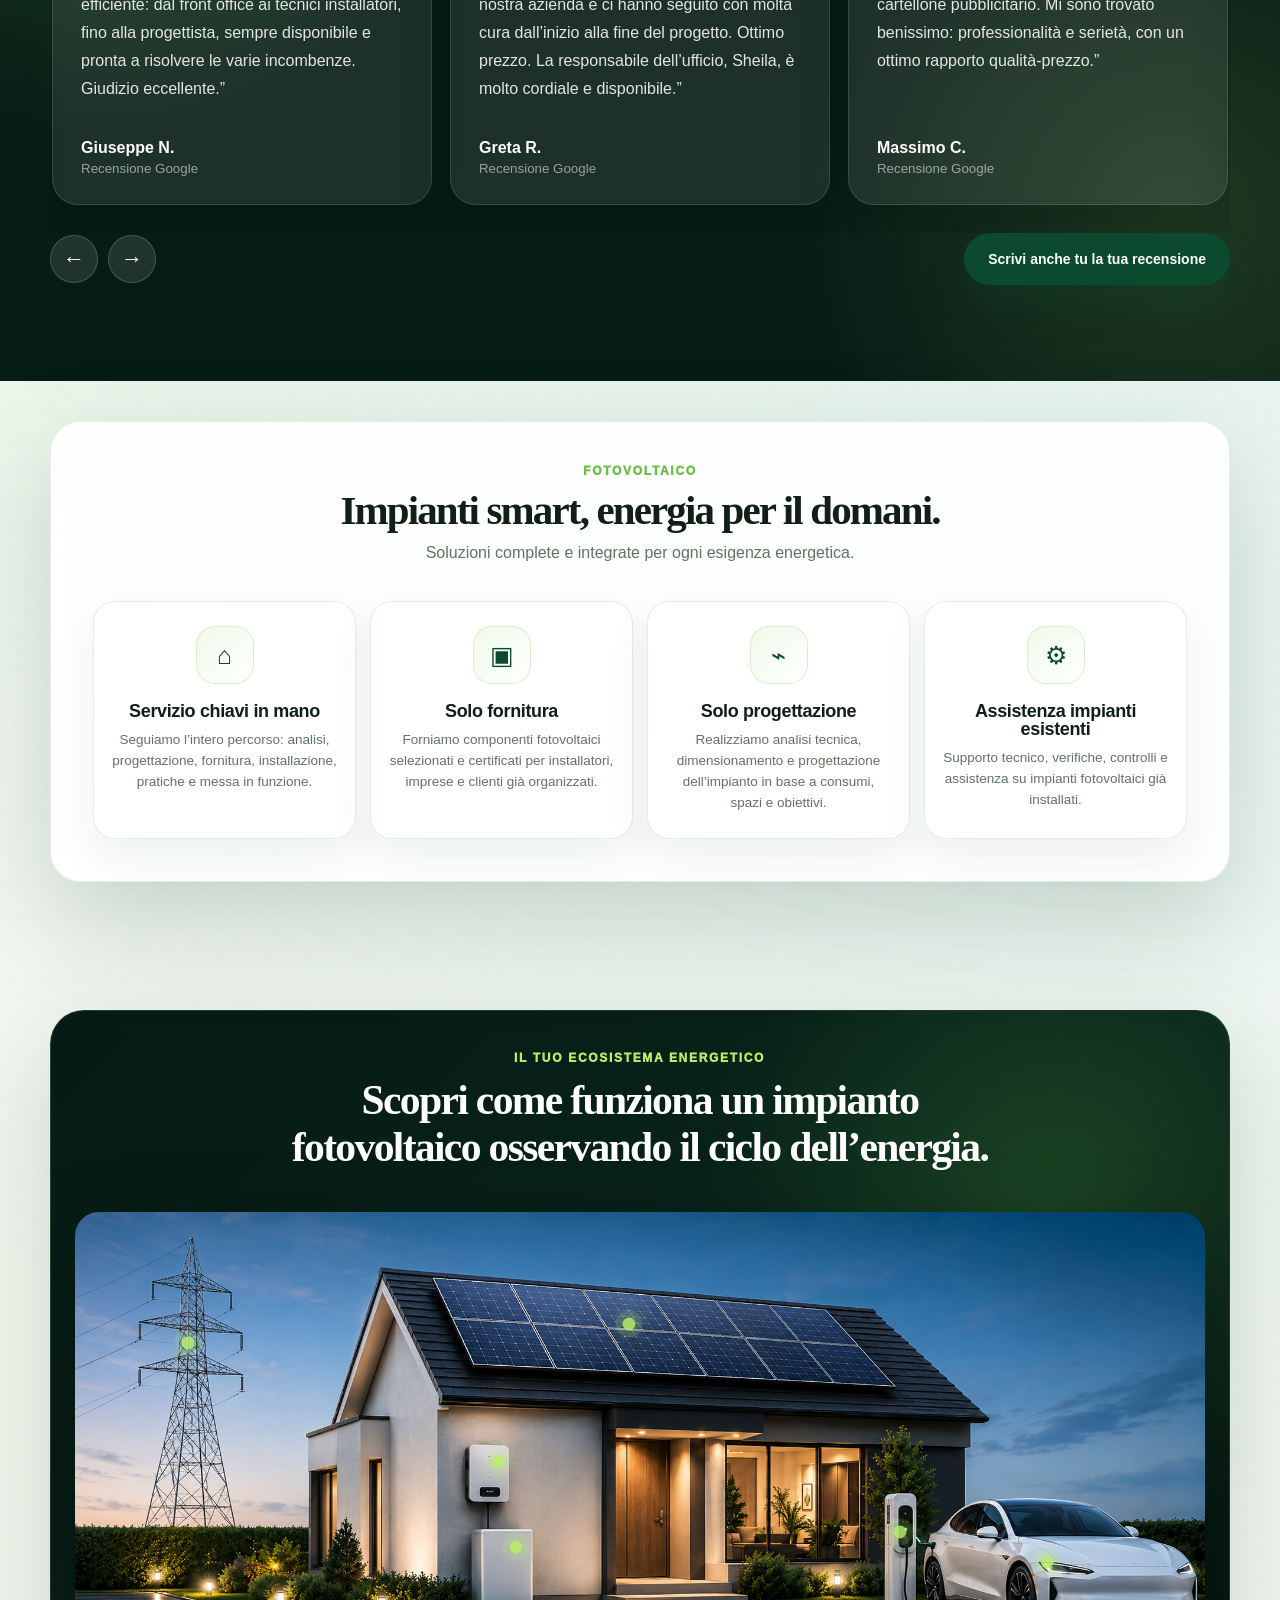
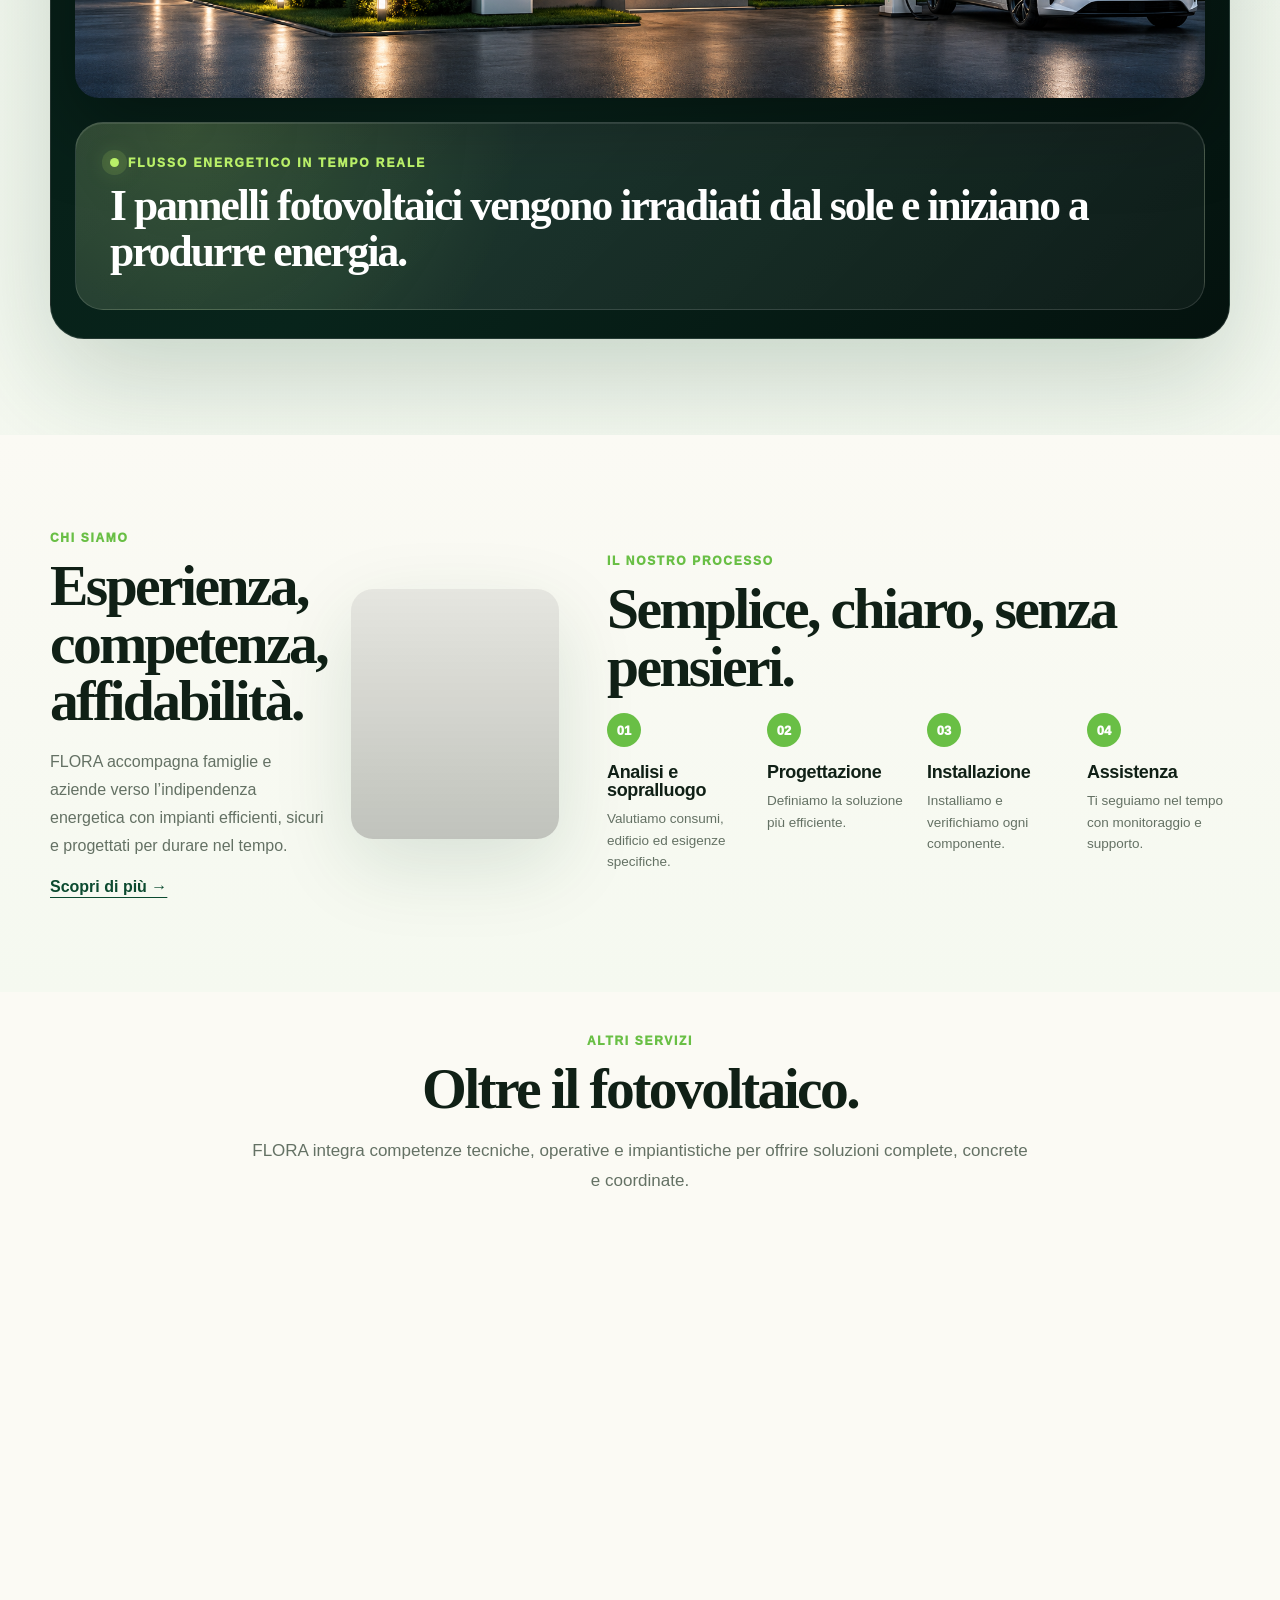
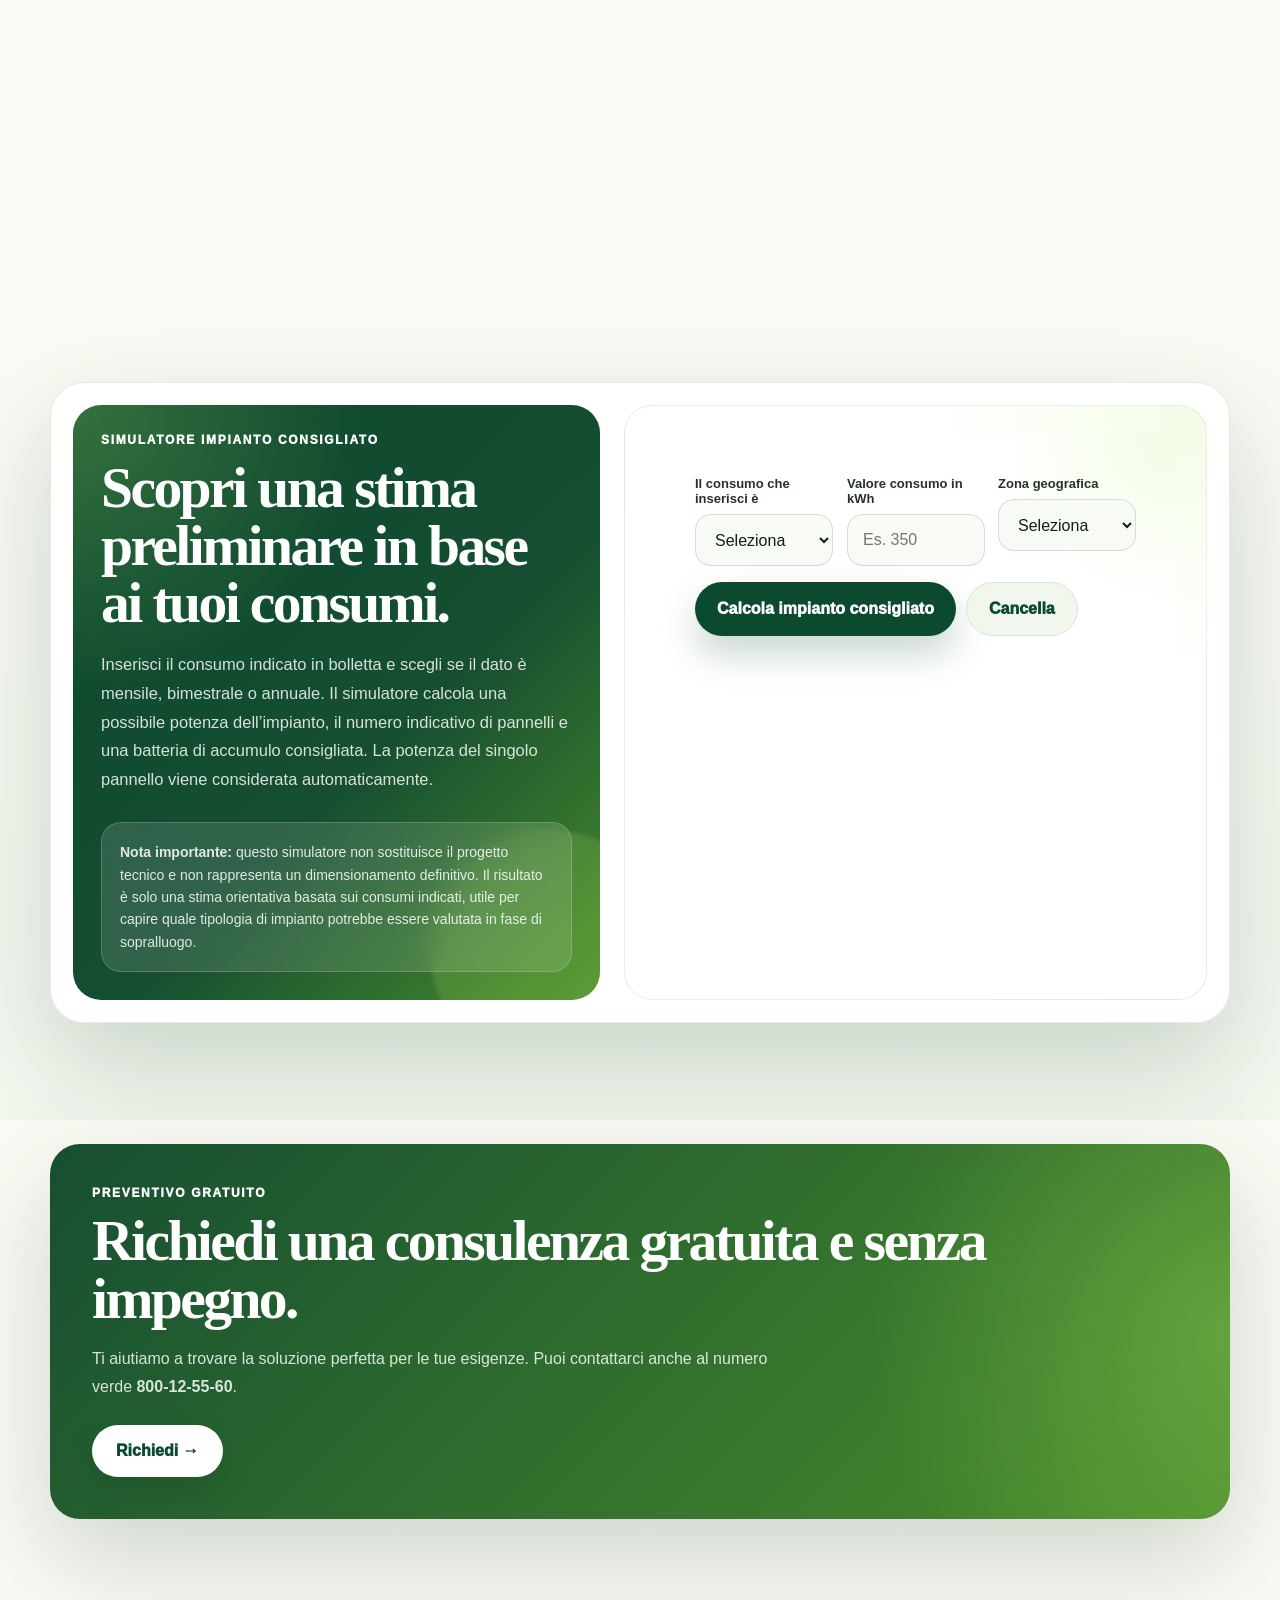
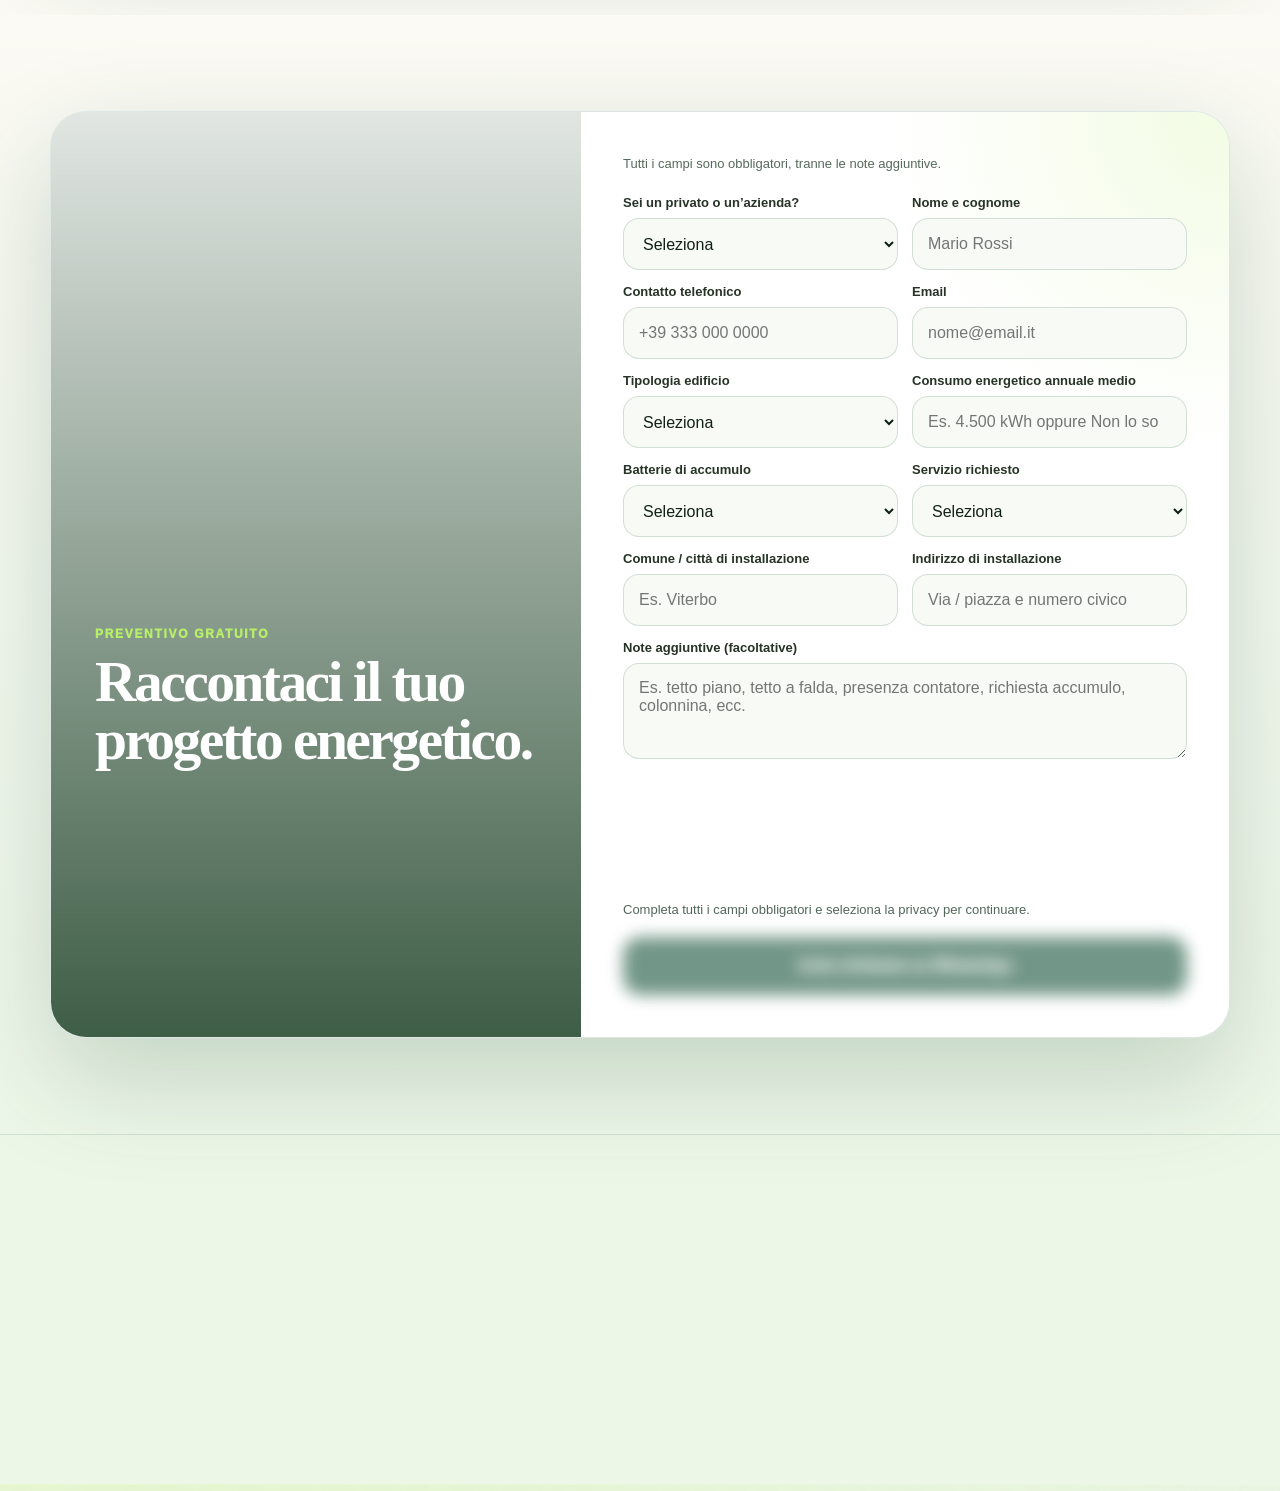
==== commit 6f13cf9e: "Add files via upload" ====
--- a/index.html
+++ b/index.html
@@ -7,6 +7,7 @@
   <title>FLORA | Soluzioni fotovoltaiche per abitazioni e aziende</title>
   <meta name="description" content="FLORA progetta, fornisce e installa impianti fotovoltaici chiavi in mano, batterie di accumulo, servizi energetici, edilizia e soluzioni integrate per casa e azienda." />
   <link rel="stylesheet" href="./privacy-cookie.css">
+  <link rel="stylesheet" href="./richieste-whatsapp.css?v=20261026">
   <link rel="stylesheet" href="./natale.css?v=20261022b">
 
   <style>
@@ -3492,7 +3493,8 @@
           </div>
         </div>
 
-        <form id="quoteForm" class="reveal reveal-right">
+        <form id="quoteForm" class="reveal reveal-right" data-whatsapp-form="preventivo">
+          <p class="request-required-note">Tutti i campi sono obbligatori, tranne le note aggiuntive.</p>
           <div class="form-grid">
             <div class="field reveal">
               <label for="tipoCliente">Sei un privato o un’azienda?</label>
@@ -3505,17 +3507,17 @@
 
             <div class="field reveal">
               <label for="nome">Nome e cognome</label>
-              <input type="text" id="nome" placeholder="Mario Rossi" required />
+              <input type="text" id="nome" placeholder="Mario Rossi" autocomplete="name" minlength="2" maxlength="120" required />
             </div>
 
             <div class="field reveal">
               <label for="telefono">Contatto telefonico</label>
-              <input type="tel" id="telefono" placeholder="+39 333 000 0000" required />
+              <input type="tel" id="telefono" placeholder="+39 333 000 0000" autocomplete="tel" inputmode="tel" maxlength="30" required />
             </div>
 
             <div class="field reveal">
               <label for="email">Email</label>
-              <input type="email" id="email" placeholder="nome@email.it" required />
+              <input type="email" id="email" placeholder="nome@email.it" autocomplete="email" maxlength="160" required />
             </div>
 
             <div class="field reveal">
@@ -3532,7 +3534,7 @@
 
             <div class="field reveal">
               <label for="consumo">Consumo energetico annuale medio</label>
-              <input type="text" id="consumo" placeholder="Es. 4.500 kWh, opzionale" />
+              <input type="text" id="consumo" placeholder="Es. 4.500 kWh oppure Non lo so" maxlength="80" required />
             </div>
 
             <div class="field reveal">
@@ -3563,14 +3565,19 @@
               </select>
             </div>
 
+            <div class="field reveal">
+              <label for="comune">Comune / città di installazione</label>
+              <input type="text" id="comune" placeholder="Es. Viterbo" autocomplete="address-level2" minlength="2" maxlength="100" required />
+            </div>
+
+            <div class="field reveal">
+              <label for="indirizzo">Indirizzo di installazione</label>
+              <input type="text" id="indirizzo" placeholder="Via / piazza e numero civico" autocomplete="street-address" minlength="3" maxlength="180" required />
+            </div>
+
             <div class="field full reveal">
-              <label for="indirizzo">Indirizzo di installazione</label>
-              <input type="text" id="indirizzo" placeholder="Comune, via, provincia" required />
-            </div>
-
-            <div class="field full reveal">
-              <label for="note">Note aggiuntive</label>
-              <textarea id="note" placeholder="Es. tetto piano, tetto a falda, presenza contatore, richiesta accumulo, colonnina, ecc."></textarea>
+              <label for="note">Note aggiuntive (facoltative)</label>
+              <textarea id="note" maxlength="2000" placeholder="Es. tetto piano, tetto a falda, presenza contatore, richiesta accumulo, colonnina, ecc."></textarea>
             </div>
 
             <div class="field full reveal">
@@ -3589,7 +3596,8 @@
             Potrai controllarlo prima di inviarlo.
           </p>
 
-          <button type="submit" class="form-submit reveal">Invia richiesta su WhatsApp</button>
+          <p class="request-form-status" id="quoteFormStatus" role="status" aria-live="polite">Completa tutti i campi obbligatori e seleziona la privacy per continuare.</p>
+          <button type="submit" class="form-submit reveal" aria-describedby="quoteFormStatus" disabled>Invia richiesta su WhatsApp</button>
         </form>
       </div>
     </div>
@@ -4301,50 +4309,9 @@
     });
   }
 
-  const quoteForm = document.getElementById("quoteForm");
-
-  quoteForm.addEventListener("submit", function(event) {
-    event.preventDefault();
-
-    const tipoCliente = document.getElementById("tipoCliente").value;
-    const nome = document.getElementById("nome").value.trim();
-    const telefono = document.getElementById("telefono").value.trim();
-    const email = document.getElementById("email").value.trim();
-    const edificio = document.getElementById("edificio").value;
-    const consumo = document.getElementById("consumo").value.trim() || "Non indicato";
-    const batterie = document.getElementById("batterie").value;
-    const servizio = document.getElementById("servizio").value;
-    const indirizzo = document.getElementById("indirizzo").value.trim();
-    const note = document.getElementById("note").value.trim() || "Nessuna nota aggiuntiva";
-
-    const message =
-`Ciao FLORA, vorrei richiedere un preventivo gratuito e senza impegno.
-
-DATI CLIENTE
-- Tipologia cliente: ${tipoCliente}
-- Nome e cognome: ${nome}
-- Telefono: ${telefono}
-- Email: ${email}
-
-RICHIESTA
-- Servizio richiesto: ${servizio}
-- Tipologia edificio: ${edificio}
-- Consumo energetico annuale medio: ${consumo}
-- Batterie di accumulo: ${batterie}
-- Indirizzo di installazione: ${indirizzo}
-
-NOTE
-${note}
-
-Grazie.`;
-
-    const phoneNumber = "3907611762375";
-    const whatsappUrl = `https://wa.me/${phoneNumber}?text=${encodeURIComponent(message)}`;
-
-    window.open(whatsappUrl, "_blank");
-  });
 </script>
+<script src="./richieste-whatsapp.js?v=20261026"></script>
 <script src="./privacy-cookie.js"></script>
-<script src="./natale.js?v=20261022b" defer></script>
+<script src="./natale.js?v=20261026" defer></script>
 </body>
 </html>
--- a/richieste-whatsapp.css
+++ b/richieste-whatsapp.css
@@ -0,0 +1,24 @@
+/* Shared, scoped form validation and Christmas callback form. */
+form[data-whatsapp-form] .request-required-note{margin:0 0 20px;font-size:13px;line-height:1.6;color:#56695b}
+form[data-whatsapp-form] .request-form-status{font-size:13px;line-height:1.6;margin:16px 0;color:#52675b}
+form[data-whatsapp-form] button[type=submit]:disabled{cursor:not-allowed;opacity:.58;transform:none;box-shadow:none}
+form[data-whatsapp-form] [aria-invalid=true]{border-color:#b02030;box-shadow:0 0 0 2px #b0203010}
+form[data-whatsapp-form] .request-field-error{font-size:12px;line-height:1.5;color:#a11929}
+form[data-whatsapp-form] .request-field-error[hidden]{display:none}
+form[data-whatsapp-form] .privacy-check input[type=checkbox]{flex:0 0 19px;width:19px;height:19px;min-height:19px;padding:0;margin:3px 0 0;accent-color:#0b4a2f}
+.xmas-contact-form{margin:0;border:1px solid #e6dfd1;border-radius:18px;padding:32px;background:#fffdf7;color:#16372f;min-width:0}
+.xmas-contact-form h3{font:400 28px/1.25 Georgia,serif;margin:0 0 14px}
+.xmas-contact-form .request-fields{display:grid;grid-template-columns:minmax(0,1fr) minmax(0,1fr);gap:18px}
+.xmas-contact-form .request-field{display:flex;flex-direction:column;gap:7px;min-width:0}
+.xmas-contact-form .request-field-full{grid-column:1/-1}
+.xmas-contact-form label{font-size:13px;font-weight:650;color:#253f33}
+.xmas-contact-form input:not([type=checkbox]),.xmas-contact-form select,.xmas-contact-form textarea{display:block;width:100%;min-width:0;min-height:50px;box-sizing:border-box;border:1px solid #cbd9cc;border-radius:12px;background:#f7faf4;color:#16372f;font:inherit;font-size:15px;padding:12px}
+.xmas-contact-form textarea{min-height:95px;resize:vertical}
+.xmas-contact-form input:focus-visible,.xmas-contact-form select:focus-visible,.xmas-contact-form textarea:focus-visible{outline:3px solid #b5864050;outline-offset:1px;border-color:#8c713e}
+.xmas-contact-form .privacy-check{display:flex;gap:10px;align-items:flex-start;line-height:1.6}
+.xmas-contact-form .privacy-check a{color:#9d1724;text-decoration:underline}
+.xmas-contact-form .xmas-button{width:100%;margin-top:4px}
+.xmas-contact-form .request-send-note{margin:18px 0 0;font-size:12px;line-height:1.7;color:#637369}
+.xmas-contact-grid{grid-template-columns:minmax(0,.8fr) minmax(0,1.2fr);gap:40px;align-items:start}
+#richiamata{scroll-margin-top:24px}
+@media(max-width:760px){.xmas-contact-grid{grid-template-columns:minmax(0,1fr);gap:24px}.xmas-contact-form{padding:23px}.xmas-contact-form .request-fields{grid-template-columns:minmax(0,1fr);gap:16px}.xmas-contact-form h3{font-size:25px}}
